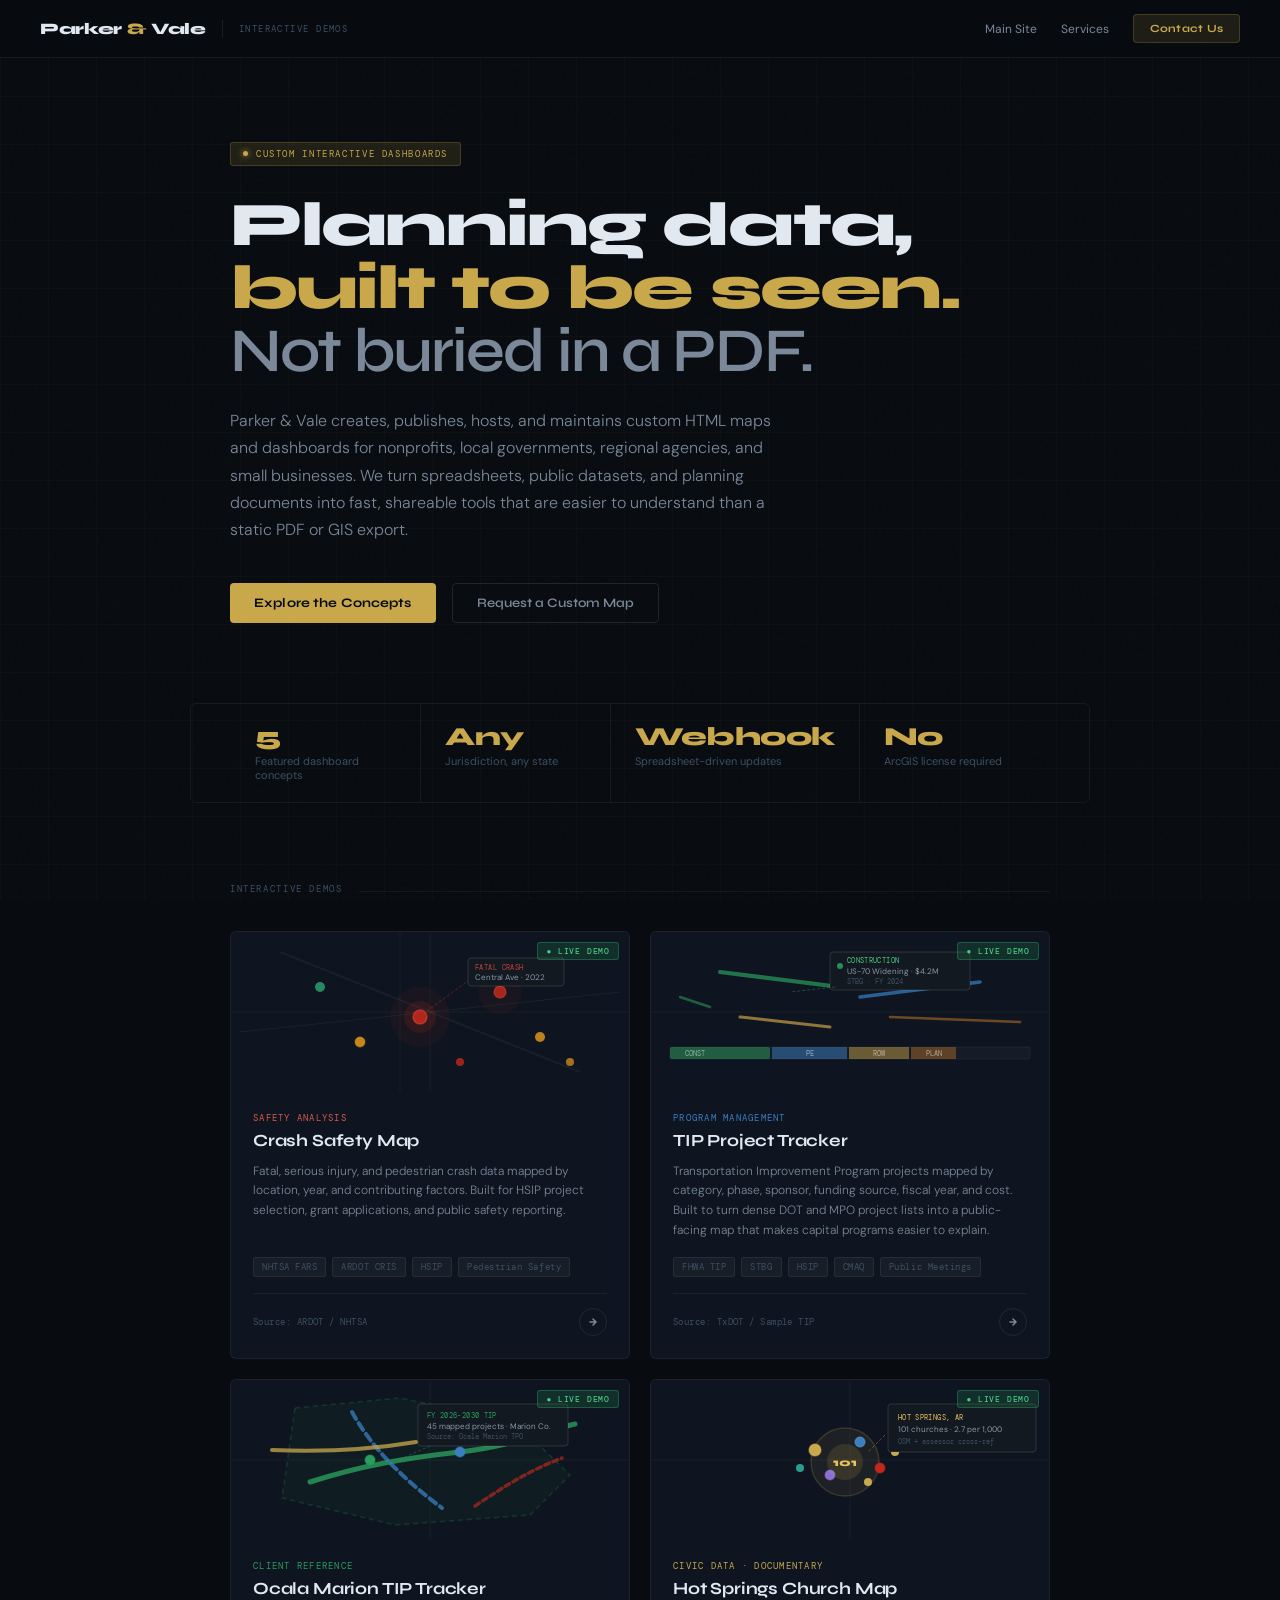
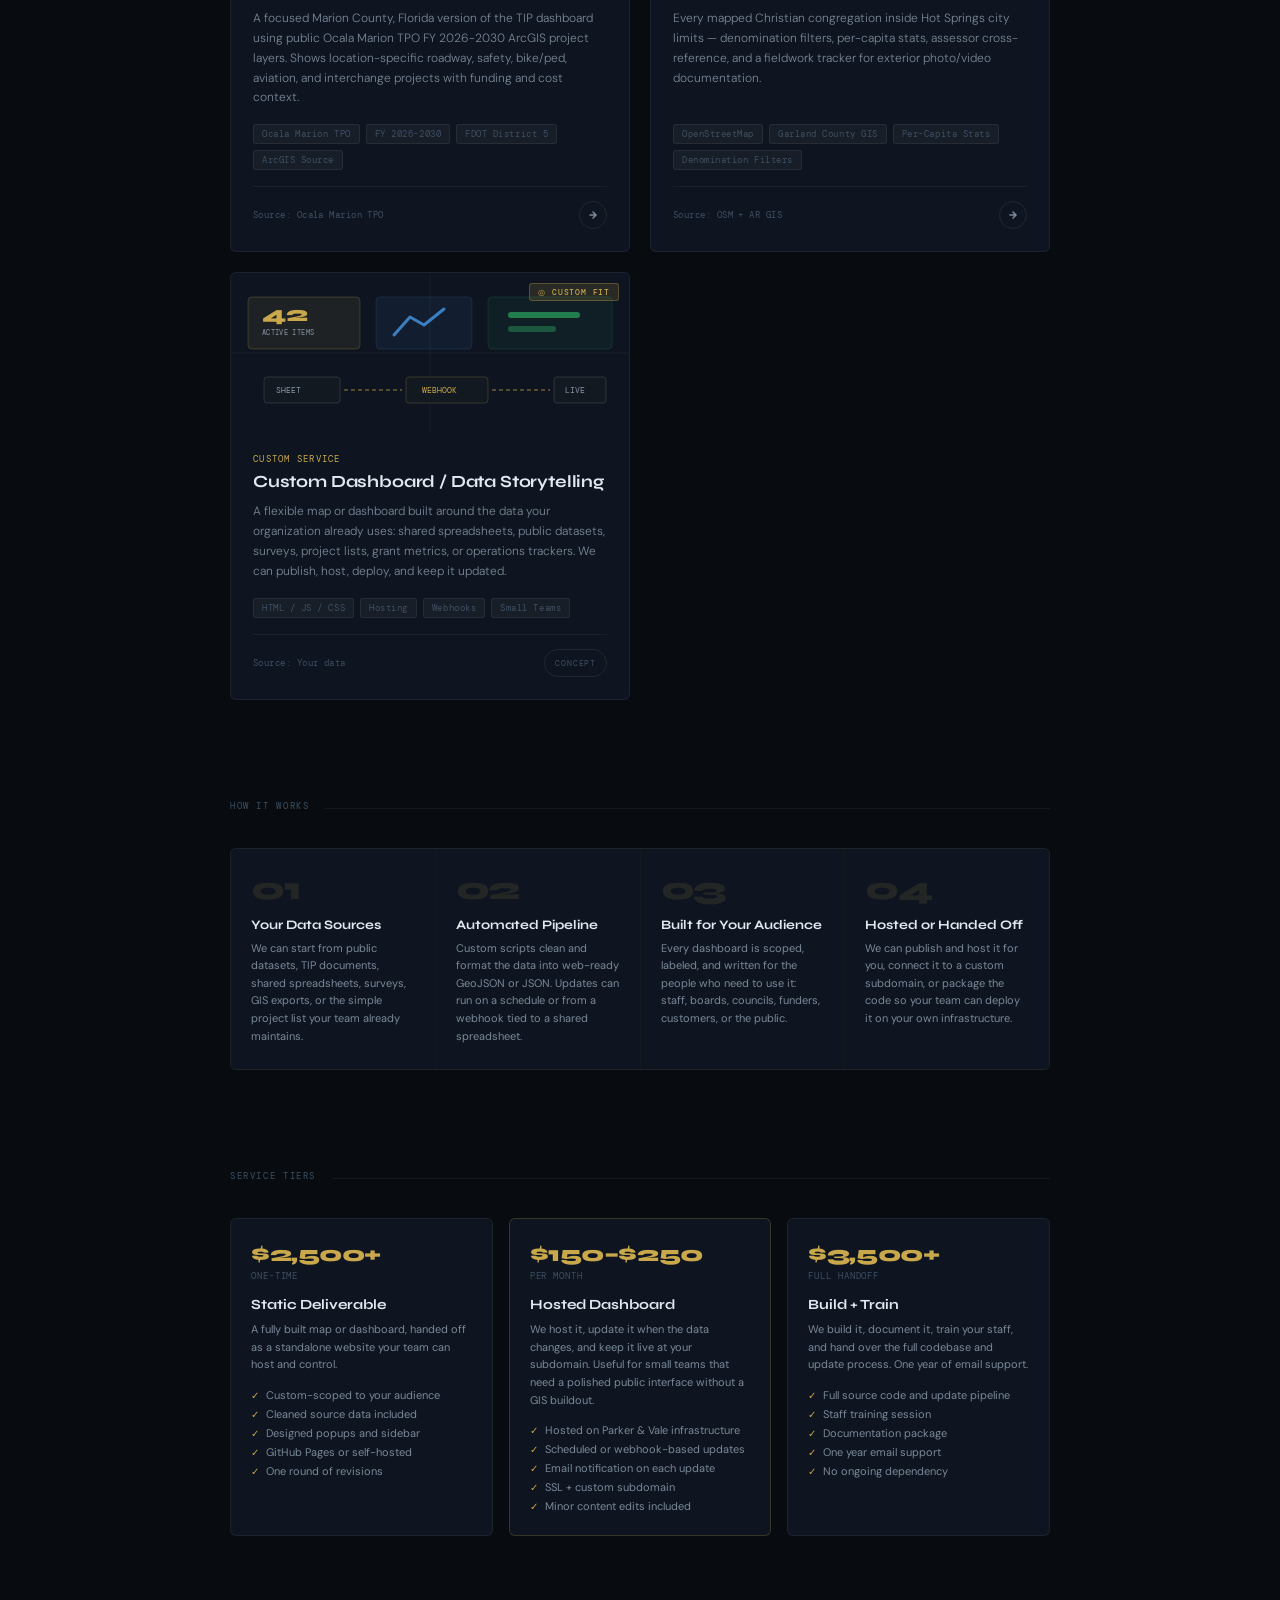
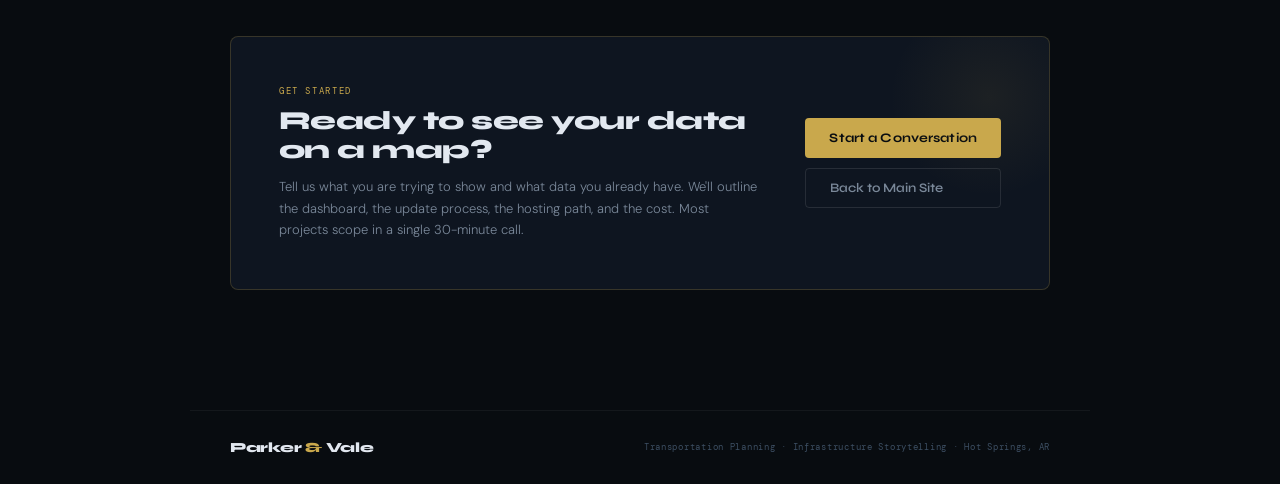
==== index.html @ 684caafc "Add Hot Springs Church Map demo with verified fieldwork photos. Ship the churches dashboard on the d" ====
<!DOCTYPE html>
<html lang="en">
<head>
  <meta charset="utf-8">
  <meta name="viewport" content="width=device-width, initial-scale=1.0">
  <meta name="description" content="Custom interactive HTML maps and dashboards built, hosted, and maintained by Parker & Vale for nonprofits, local governments, regional agencies, and small businesses.">
  <title>Interactive Demos — Parker & Vale</title>

  <link rel="preconnect" href="https://fonts.googleapis.com">
  <link href="https://fonts.googleapis.com/css2?family=Syne:wght@400;600;700;800&family=DM+Sans:ital,wght@0,300;0,400;0,500;1,300&family=DM+Mono:wght@400;500&display=swap" rel="stylesheet">

  <style>
    /* ── Design tokens ─────────────────────────────────────── */
    :root {
      --ink:        #080C10;
      --ink2:       #0E1520;
      --ink3:       #151F2E;
      --slate:      #1E2D40;
      --slate2:     #253550;

      --gold:       #C9A84C;
      --gold-bright:#E8C060;
      --gold-dim:   rgba(201,168,76,0.12);
      --gold-rule:  rgba(201,168,76,0.22);

      --red:        #C1281B;
      --red-dim:    rgba(193,40,27,0.12);
      --teal:       #2A9D8F;
      --teal-dim:   rgba(42,157,143,0.12);
      --blue:       #3A7FC1;
      --blue-dim:   rgba(58,127,193,0.12);
      --amber:      #C97C2A;
      --amber-dim:  rgba(201,124,42,0.12);
      --green:      #2A9D5C;
      --green-dim:  rgba(42,157,92,0.12);

      --txt:        #E2E8F0;
      --txt2:       #7A8899;
      --txt3:       #3D4F63;

      --fw: 'Syne', sans-serif;
      --fb: 'DM Sans', sans-serif;
      --fm: 'DM Mono', monospace;

      --ease: cubic-bezier(0.4, 0, 0.2, 1);
    }

    *, *::before, *::after { box-sizing: border-box; margin: 0; padding: 0; }

    html { scroll-behavior: smooth; }

    body {
      font-family: var(--fb);
      background: var(--ink);
      color: var(--txt);
      -webkit-font-smoothing: antialiased;
      overflow-x: hidden;
    }

    /* ── Noise texture overlay ─────────────────────────────── */
    body::before {
      content: '';
      position: fixed;
      inset: 0;
      background-image: url("data:image/svg+xml,%3Csvg viewBox='0 0 256 256' xmlns='http://www.w3.org/2000/svg'%3E%3Cfilter id='noise'%3E%3CfeTurbulence type='fractalNoise' baseFrequency='0.9' numOctaves='4' stitchTiles='stitch'/%3E%3C/filter%3E%3Crect width='100%25' height='100%25' filter='url(%23noise)' opacity='0.04'/%3E%3C/svg%3E");
      pointer-events: none;
      z-index: 0;
      opacity: 0.4;
    }

    /* ── Grid background ───────────────────────────────────── */
    body::after {
      content: '';
      position: fixed;
      inset: 0;
      background-image:
        linear-gradient(rgba(201,168,76,0.03) 1px, transparent 1px),
        linear-gradient(90deg, rgba(201,168,76,0.03) 1px, transparent 1px);
      background-size: 48px 48px;
      pointer-events: none;
      z-index: 0;
    }

    /* ── Nav ───────────────────────────────────────────────── */
    nav {
      position: fixed;
      top: 0; left: 0; right: 0;
      height: 58px;
      background: rgba(8,12,16,0.85);
      backdrop-filter: blur(16px);
      -webkit-backdrop-filter: blur(16px);
      border-bottom: 1px solid rgba(201,168,76,0.1);
      display: flex;
      align-items: center;
      padding: 0 40px;
      z-index: 100;
    }

    .nav-brand {
      font-family: var(--fw);
      font-size: 16px;
      font-weight: 800;
      letter-spacing: -0.02em;
      color: var(--txt);
      text-decoration: none;
    }

    .nav-brand span { color: var(--gold); }

    .nav-sep {
      width: 1px;
      height: 18px;
      background: rgba(255,255,255,0.08);
      margin: 0 16px;
    }

    .nav-section {
      font-family: var(--fm);
      font-size: 9px;
      letter-spacing: 0.16em;
      text-transform: uppercase;
      color: var(--txt3);
    }

    .nav-right {
      margin-left: auto;
      display: flex;
      align-items: center;
      gap: 24px;
    }

    .nav-link {
      font-size: 12px;
      color: var(--txt2);
      text-decoration: none;
      transition: color 150ms;
    }
    .nav-link:hover { color: var(--txt); }

    .nav-cta {
      padding: 7px 16px;
      background: var(--gold-dim);
      border: 1px solid var(--gold-rule);
      border-radius: 4px;
      font-family: var(--fw);
      font-size: 11px;
      font-weight: 700;
      letter-spacing: 0.02em;
      color: var(--gold);
      text-decoration: none;
      transition: all 150ms var(--ease);
    }
    .nav-cta:hover {
      background: rgba(201,168,76,0.2);
      color: var(--gold-bright);
    }

    /* ── Hero ──────────────────────────────────────────────── */
    .hero {
      position: relative;
      z-index: 1;
      padding: 140px 40px 80px;
      max-width: 900px;
      margin: 0 auto;
    }

    .hero-eyebrow {
      display: inline-flex;
      align-items: center;
      gap: 8px;
      padding: 5px 12px;
      background: var(--gold-dim);
      border: 1px solid var(--gold-rule);
      border-radius: 3px;
      font-family: var(--fm);
      font-size: 9px;
      letter-spacing: 0.18em;
      text-transform: uppercase;
      color: var(--gold);
      margin-bottom: 28px;
      animation: fadeup 0.5s ease both;
    }

    .hero-eyebrow::before {
      content: '';
      width: 5px; height: 5px;
      border-radius: 50%;
      background: var(--gold);
      box-shadow: 0 0 6px var(--gold);
      animation: pulse 2s ease infinite;
    }

    @keyframes pulse {
      0%, 100% { opacity: 1; }
      50% { opacity: 0.3; }
    }

    h1 {
      font-family: var(--fw);
      font-size: clamp(36px, 6vw, 62px);
      font-weight: 800;
      letter-spacing: -0.03em;
      line-height: 1.02;
      margin-bottom: 24px;
      animation: fadeup 0.5s 0.08s ease both;
    }

    h1 em {
      font-style: normal;
      color: var(--gold);
    }

    h1 .line2 {
      display: block;
      color: var(--txt2);
      font-weight: 600;
    }

    .hero-body {
      font-size: 16px;
      color: var(--txt2);
      line-height: 1.7;
      max-width: 560px;
      font-weight: 300;
      margin-bottom: 40px;
      animation: fadeup 0.5s 0.14s ease both;
    }

    .hero-actions {
      display: flex;
      align-items: center;
      gap: 16px;
      flex-wrap: wrap;
      animation: fadeup 0.5s 0.20s ease both;
    }

    .btn-primary {
      padding: 12px 24px;
      background: var(--gold);
      color: var(--ink);
      border: none;
      border-radius: 4px;
      font-family: var(--fw);
      font-size: 13px;
      font-weight: 700;
      letter-spacing: 0.01em;
      cursor: pointer;
      text-decoration: none;
      transition: all 180ms var(--ease);
    }
    .btn-primary:hover {
      background: var(--gold-bright);
      transform: translateY(-1px);
      box-shadow: 0 4px 20px rgba(201,168,76,0.3);
    }

    .btn-ghost {
      padding: 11px 24px;
      background: transparent;
      color: var(--txt2);
      border: 1px solid rgba(255,255,255,0.1);
      border-radius: 4px;
      font-family: var(--fw);
      font-size: 13px;
      font-weight: 600;
      cursor: pointer;
      text-decoration: none;
      transition: all 180ms var(--ease);
    }
    .btn-ghost:hover {
      border-color: rgba(255,255,255,0.2);
      color: var(--txt);
    }

    /* ── Stats bar ─────────────────────────────────────────── */
    .stats-bar {
      position: relative;
      z-index: 1;
      max-width: 900px;
      margin: 0 auto 80px;
      padding: 0 40px;
      display: flex;
      gap: 0;
      border: 1px solid rgba(255,255,255,0.06);
      border-radius: 6px;
      overflow: hidden;
      animation: fadeup 0.5s 0.26s ease both;
    }

    .stat-item {
      flex: 1;
      padding: 20px 24px;
      border-right: 1px solid rgba(255,255,255,0.06);
    }
    .stat-item:last-child { border-right: none; }

    .stat-val {
      font-family: var(--fw);
      font-size: 26px;
      font-weight: 800;
      letter-spacing: -0.02em;
      color: var(--gold);
      line-height: 1;
      margin-bottom: 4px;
    }

    .stat-lbl {
      font-size: 11px;
      color: var(--txt3);
      font-weight: 400;
    }

    /* ── Section ───────────────────────────────────────────── */
    section {
      position: relative;
      z-index: 1;
      max-width: 900px;
      margin: 0 auto;
      padding: 0 40px 100px;
    }

    .section-header {
      display: flex;
      align-items: baseline;
      gap: 16px;
      margin-bottom: 36px;
    }

    .section-label {
      font-family: var(--fm);
      font-size: 9px;
      letter-spacing: 0.18em;
      text-transform: uppercase;
      color: var(--txt3);
    }

    .section-rule {
      flex: 1;
      height: 1px;
      background: rgba(255,255,255,0.05);
    }

    /* ── Demo cards ────────────────────────────────────────── */
    .demo-grid {
      display: grid;
      grid-template-columns: repeat(auto-fill, minmax(400px, 1fr));
      gap: 20px;
    }

    .demo-card {
      background: var(--ink2);
      border: 1px solid rgba(255,255,255,0.06);
      border-radius: 6px;
      overflow: hidden;
      text-decoration: none;
      display: flex;
      flex-direction: column;
      transition: all 220ms var(--ease);
      position: relative;
    }

    .demo-card:hover {
      border-color: rgba(255,255,255,0.12);
      transform: translateY(-3px);
      box-shadow: 0 12px 40px rgba(0,0,0,0.4);
    }

    .demo-card.disabled {
      cursor: default;
    }

    .demo-card.disabled:hover {
      transform: none;
      box-shadow: none;
    }

    .demo-card::before {
      content: '';
      position: absolute;
      top: 0; left: 0; right: 0;
      height: 2px;
      opacity: 0;
      transition: opacity 220ms var(--ease);
    }
    .demo-card:hover::before { opacity: 1; }
    .demo-card.red::before   { background: linear-gradient(90deg, var(--red), transparent); }
    .demo-card.teal::before  { background: linear-gradient(90deg, var(--teal), transparent); }
    .demo-card.blue::before  { background: linear-gradient(90deg, var(--blue), transparent); }
    .demo-card.amber::before { background: linear-gradient(90deg, var(--amber), transparent); }
    .demo-card.green::before { background: linear-gradient(90deg, var(--green), transparent); }
    .demo-card.gold::before  { background: linear-gradient(90deg, var(--gold), transparent); }

    /* Map preview area */
    .card-preview {
      height: 160px;
      position: relative;
      overflow: hidden;
    }

    .preview-canvas {
      width: 100%;
      height: 100%;
    }

    .card-status {
      position: absolute;
      top: 10px; right: 10px;
      padding: 3px 8px;
      border-radius: 3px;
      font-family: var(--fm);
      font-size: 8px;
      letter-spacing: 0.1em;
      text-transform: uppercase;
      font-weight: 500;
    }

    .status-live {
      background: rgba(42,157,92,0.2);
      border: 1px solid rgba(42,157,92,0.4);
      color: #4ACA82;
    }
    .status-soon {
      background: rgba(201,168,76,0.15);
      border: 1px solid rgba(201,168,76,0.3);
      color: var(--gold);
    }
    .status-build {
      background: rgba(58,127,193,0.15);
      border: 1px solid rgba(58,127,193,0.3);
      color: #6AABDE;
    }

    .card-body {
      padding: 20px 22px 22px;
      flex: 1;
      display: flex;
      flex-direction: column;
    }

    .card-type {
      font-family: var(--fm);
      font-size: 9px;
      letter-spacing: 0.14em;
      text-transform: uppercase;
      margin-bottom: 7px;
    }
    .demo-card.red   .card-type { color: #D95A4A; }
    .demo-card.teal  .card-type { color: var(--teal); }
    .demo-card.blue  .card-type { color: var(--blue); }
    .demo-card.amber .card-type { color: var(--amber); }
    .demo-card.green .card-type { color: var(--green); }
    .demo-card.gold  .card-type { color: var(--gold); }

    .card-title {
      font-family: var(--fw);
      font-size: 17px;
      font-weight: 700;
      letter-spacing: -0.01em;
      line-height: 1.2;
      color: var(--txt);
      margin-bottom: 10px;
    }

    .card-desc {
      font-size: 12px;
      color: var(--txt2);
      line-height: 1.65;
      font-weight: 300;
      flex: 1;
      margin-bottom: 16px;
    }

    .card-tags {
      display: flex;
      flex-wrap: wrap;
      gap: 6px;
      margin-bottom: 16px;
    }

    .tag {
      padding: 3px 8px;
      background: rgba(255,255,255,0.04);
      border: 1px solid rgba(255,255,255,0.07);
      border-radius: 3px;
      font-family: var(--fm);
      font-size: 9px;
      letter-spacing: 0.06em;
      color: var(--txt3);
    }

    .card-footer {
      display: flex;
      align-items: center;
      justify-content: space-between;
      padding-top: 14px;
      border-top: 1px solid rgba(255,255,255,0.05);
    }

    .card-data-source {
      font-family: var(--fm);
      font-size: 9px;
      color: var(--txt3);
      letter-spacing: 0.05em;
    }

    .card-arrow {
      width: 28px; height: 28px;
      border-radius: 50%;
      border: 1px solid rgba(255,255,255,0.08);
      display: flex;
      align-items: center;
      justify-content: center;
      transition: all 180ms var(--ease);
    }

    .demo-card:hover .card-arrow {
      border-color: rgba(255,255,255,0.2);
      background: rgba(255,255,255,0.05);
    }

    .demo-card.disabled .card-arrow {
      width: auto;
      padding: 0 10px;
      border-radius: 100px;
      font-family: var(--fm);
      font-size: 8px;
      letter-spacing: 0.1em;
      text-transform: uppercase;
      color: var(--txt3);
    }

    /* ── How it works ──────────────────────────────────────── */
    .process-grid {
      display: grid;
      grid-template-columns: repeat(4, 1fr);
      gap: 1px;
      background: rgba(255,255,255,0.05);
      border: 1px solid rgba(255,255,255,0.05);
      border-radius: 6px;
      overflow: hidden;
    }

    .process-step {
      background: var(--ink2);
      padding: 24px 20px;
      position: relative;
    }

    .step-num {
      font-family: var(--fw);
      font-size: 32px;
      font-weight: 800;
      color: rgba(201,168,76,0.12);
      letter-spacing: -0.04em;
      line-height: 1;
      margin-bottom: 12px;
    }

    .step-title {
      font-family: var(--fw);
      font-size: 13px;
      font-weight: 700;
      margin-bottom: 7px;
    }

    .step-desc {
      font-size: 11px;
      color: var(--txt2);
      line-height: 1.6;
    }

    /* ── Services ──────────────────────────────────────────── */
    .service-grid {
      display: grid;
      grid-template-columns: repeat(3, 1fr);
      gap: 16px;
    }

    .service-card {
      background: var(--ink2);
      border: 1px solid rgba(255,255,255,0.06);
      border-radius: 6px;
      padding: 22px 20px;
    }

    .service-price {
      font-family: var(--fw);
      font-size: 22px;
      font-weight: 800;
      color: var(--gold);
      letter-spacing: -0.02em;
      margin-bottom: 3px;
    }

    .service-period {
      font-family: var(--fm);
      font-size: 9px;
      color: var(--txt3);
      letter-spacing: 0.1em;
      text-transform: uppercase;
      margin-bottom: 14px;
    }

    .service-name {
      font-family: var(--fw);
      font-size: 14px;
      font-weight: 700;
      margin-bottom: 8px;
    }

    .service-desc {
      font-size: 11px;
      color: var(--txt2);
      line-height: 1.6;
      margin-bottom: 14px;
    }

    .service-features {
      list-style: none;
      display: flex;
      flex-direction: column;
      gap: 5px;
    }

    .service-features li {
      font-size: 11px;
      color: var(--txt2);
      display: flex;
      align-items: flex-start;
      gap: 7px;
    }

    .service-features li::before {
      content: '✓';
      color: var(--gold);
      font-size: 10px;
      flex-shrink: 0;
      margin-top: 1px;
    }

    /* ── CTA section ───────────────────────────────────────── */
    .cta-section {
      position: relative;
      z-index: 1;
      max-width: 900px;
      margin: 0 auto;
      padding: 0 40px 120px;
    }

    .cta-box {
      background: var(--ink2);
      border: 1px solid var(--gold-rule);
      border-radius: 8px;
      padding: 48px;
      display: flex;
      align-items: center;
      gap: 48px;
      position: relative;
      overflow: hidden;
    }

    .cta-box::before {
      content: '';
      position: absolute;
      top: -40px; right: -40px;
      width: 200px; height: 200px;
      border-radius: 50%;
      background: radial-gradient(circle, rgba(201,168,76,0.08) 0%, transparent 70%);
      pointer-events: none;
    }

    .cta-text { flex: 1; }

    .cta-eyebrow {
      font-family: var(--fm);
      font-size: 9px;
      letter-spacing: 0.18em;
      text-transform: uppercase;
      color: var(--gold);
      margin-bottom: 10px;
    }

    .cta-heading {
      font-family: var(--fw);
      font-size: 26px;
      font-weight: 800;
      letter-spacing: -0.02em;
      line-height: 1.1;
      margin-bottom: 12px;
    }

    .cta-body {
      font-size: 13px;
      color: var(--txt2);
      line-height: 1.65;
      font-weight: 300;
    }

    .cta-actions {
      display: flex;
      flex-direction: column;
      gap: 10px;
      flex-shrink: 0;
    }

    /* ── Footer ────────────────────────────────────────────── */
    footer {
      position: relative;
      z-index: 1;
      border-top: 1px solid rgba(255,255,255,0.05);
      padding: 28px 40px;
      display: flex;
      align-items: center;
      justify-content: space-between;
      max-width: 900px;
      margin: 0 auto;
    }

    .footer-brand {
      font-family: var(--fw);
      font-size: 14px;
      font-weight: 800;
      letter-spacing: -0.02em;
    }
    .footer-brand span { color: var(--gold); }

    .footer-note {
      font-family: var(--fm);
      font-size: 9px;
      color: var(--txt3);
      letter-spacing: 0.08em;
    }

    /* ── Animations ────────────────────────────────────────── */
    @keyframes fadeup {
      from { opacity: 0; transform: translateY(10px); }
      to   { opacity: 1; transform: translateY(0); }
    }

    .reveal {
      opacity: 0;
      transform: translateY(12px);
      transition: opacity 0.5s ease, transform 0.5s ease;
    }
    .reveal.visible {
      opacity: 1;
      transform: translateY(0);
    }

    /* ── Mobile ────────────────────────────────────────────── */
    @media (max-width: 700px) {
      nav { padding: 0 20px; }
      .nav-right .nav-link { display: none; }
      .hero { padding: 110px 20px 60px; }
      .stats-bar { flex-direction: column; padding: 0 20px; }
      .stat-item { border-right: none; border-bottom: 1px solid rgba(255,255,255,0.06); }
      .stat-item:last-child { border-bottom: none; }
      section { padding: 0 20px 60px; }
      .demo-grid { grid-template-columns: 1fr; }
      .process-grid { grid-template-columns: 1fr 1fr; }
      .service-grid { grid-template-columns: 1fr; }
      .cta-box { flex-direction: column; padding: 28px; gap: 24px; }
      .cta-actions { width: 100%; }
      .cta-actions .btn-primary, .cta-actions .btn-ghost { text-align: center; }
      footer { flex-direction: column; gap: 8px; padding: 24px 20px; }
    }
  </style>
</head>
<body>

  <!-- Nav -->
  <nav>
    <a href="https://parkerandvale.com" class="nav-brand">Parker <span>&</span> Vale</a>
    <div class="nav-sep"></div>
    <div class="nav-section">Interactive Demos</div>
    <div class="nav-right">
      <a href="https://parkerandvale.com" class="nav-link">Main Site</a>
      <a href="https://parkerandvale.com/services" class="nav-link">Services</a>
      <a href="mailto:info@parkerandvale.com" class="nav-cta">Contact Us</a>
    </div>
  </nav>

  <!-- Hero -->
  <div class="hero">
    <div class="hero-eyebrow">Custom Interactive Dashboards</div>
    <h1>
      Planning data,<br>
      <em>built to be seen.</em>
      <span class="line2">Not buried in a PDF.</span>
    </h1>
    <p class="hero-body">
      Parker & Vale creates, publishes, hosts, and maintains custom HTML maps and dashboards for nonprofits, local governments, regional agencies, and small businesses. We turn spreadsheets, public datasets, and planning documents into fast, shareable tools that are easier to understand than a static PDF or GIS export.
    </p>
    <div class="hero-actions">
      <a href="#demos" class="btn-primary">Explore the Concepts</a>
      <a href="mailto:info@parkerandvale.com?subject=Custom Map Inquiry" class="btn-ghost">Request a Custom Map</a>
    </div>
  </div>

  <!-- Stats bar -->
  <div class="stats-bar reveal">
    <div class="stat-item">
      <div class="stat-val">5</div>
      <div class="stat-lbl">Featured dashboard concepts</div>
    </div>
    <div class="stat-item">
      <div class="stat-val">Any</div>
      <div class="stat-lbl">Jurisdiction, any state</div>
    </div>
    <div class="stat-item">
      <div class="stat-val">Webhook</div>
      <div class="stat-lbl">Spreadsheet-driven updates</div>
    </div>
    <div class="stat-item">
      <div class="stat-val">No</div>
      <div class="stat-lbl">ArcGIS license required</div>
    </div>
  </div>

  <!-- Demos -->
  <section id="demos">
    <div class="section-header reveal">
      <div class="section-label">Interactive Demos</div>
      <div class="section-rule"></div>
    </div>

    <div class="demo-grid">

      <!-- Safety Map -->
      <a href="./safety/index.html" class="demo-card red reveal">
        <div class="card-preview">
          <svg class="preview-canvas" viewBox="0 0 420 160" preserveAspectRatio="xMidYMid slice">
            <rect width="420" height="160" fill="#0E1520"/>
            <line x1="0" y1="80" x2="420" y2="80" stroke="rgba(255,255,255,0.04)" stroke-width="1"/>
            <line x1="210" y1="0" x2="210" y2="160" stroke="rgba(255,255,255,0.04)" stroke-width="1"/>
            <!-- Road hints -->
            <line x1="60" y1="20" x2="360" y2="140" stroke="rgba(255,255,255,0.05)" stroke-width="1.5"/>
            <line x1="20" y1="100" x2="400" y2="60" stroke="rgba(255,255,255,0.05)" stroke-width="1"/>
            <line x1="180" y1="0" x2="180" y2="160" stroke="rgba(255,255,255,0.04)" stroke-width="1"/>
            <!-- Coverage halos -->
            <circle cx="200" cy="85" r="30" fill="rgba(193,40,27,0.06)" stroke="none"/>
            <circle cx="280" cy="60" r="22" fill="rgba(193,40,27,0.06)" stroke="none"/>
            <!-- Fatal points -->
            <circle cx="200" cy="85" r="7" fill="rgba(193,40,27,0.9)" stroke="rgba(255,100,80,0.4)" stroke-width="1.5"/>
            <circle cx="280" cy="60" r="6" fill="rgba(193,40,27,0.85)" stroke="rgba(255,100,80,0.3)" stroke-width="1.5"/>
            <circle cx="140" cy="110" r="5" fill="rgba(232,155,27,0.85)" stroke="rgba(232,155,27,0.3)" stroke-width="1.5"/>
            <circle cx="320" cy="105" r="5" fill="rgba(232,155,27,0.8)"/>
            <circle cx="100" cy="55"  r="5" fill="rgba(45,158,107,0.85)"/>
            <circle cx="350" cy="130" r="4" fill="rgba(232,155,27,0.7)"/>
            <circle cx="240" cy="130" r="4" fill="rgba(193,40,27,0.8)"/>
            <!-- Cluster badge -->
            <circle cx="200" cy="85" r="16" fill="rgba(193,40,27,0.15)"/>
            <!-- Callout line -->
            <line x1="207" y1="79" x2="260" y2="40" stroke="rgba(193,40,27,0.5)" stroke-width="1" stroke-dasharray="3,2"/>
            <rect x="248" y="26" width="96" height="28" rx="3" fill="#131920" stroke="rgba(255,255,255,0.12)" stroke-width="1"/>
            <text x="255" y="38" font-family="'DM Mono',monospace" font-size="7" fill="#C14040" letter-spacing="0.06em">FATAL CRASH</text>
            <text x="255" y="48" font-family="'DM Sans',sans-serif" font-size="8" fill="#8A96A8">Central Ave · 2022</text>
          </svg>
          <div class="card-status status-live">● Live Demo</div>
        </div>
        <div class="card-body">
          <div class="card-type">Safety Analysis</div>
          <div class="card-title">Crash Safety Map</div>
          <div class="card-desc">Fatal, serious injury, and pedestrian crash data mapped by location, year, and contributing factors. Built for HSIP project selection, grant applications, and public safety reporting.</div>
          <div class="card-tags">
            <span class="tag">NHTSA FARS</span>
            <span class="tag">ARDOT CRIS</span>
            <span class="tag">HSIP</span>
            <span class="tag">Pedestrian Safety</span>
          </div>
          <div class="card-footer">
            <div class="card-data-source">Source: ARDOT / NHTSA</div>
            <div class="card-arrow">
              <svg width="10" height="10" viewBox="0 0 10 10" fill="none" stroke="var(--txt2)" stroke-width="1.5" stroke-linecap="round">
                <path d="M2 5h6M5 2l3 3-3 3"/>
              </svg>
            </div>
          </div>
        </div>
      </a>

      <!-- TIP Tracker -->
      <a href="./tip/index.html" class="demo-card blue reveal">
        <div class="card-preview">
          <svg class="preview-canvas" viewBox="0 0 420 160" preserveAspectRatio="xMidYMid slice">
            <rect width="420" height="160" fill="#0E1520"/>
            <line x1="0" y1="80" x2="420" y2="80" stroke="rgba(255,255,255,0.04)" stroke-width="1"/>
            <!-- Phase timeline bar -->
            <rect x="30" y="115" width="360" height="12" rx="2" fill="rgba(255,255,255,0.03)" stroke="rgba(255,255,255,0.06)" stroke-width="1"/>
            <rect x="30" y="115" width="100" height="12" rx="2" fill="rgba(42,157,92,0.5)"/>
            <rect x="132" y="115" width="75" height="12" fill="rgba(58,127,193,0.5)"/>
            <rect x="209" y="115" width="60" height="12" fill="rgba(232,184,75,0.4)"/>
            <rect x="271" y="115" width="45" height="12" fill="rgba(201,124,42,0.4)"/>
            <text x="55" y="124" font-family="'DM Mono',monospace" font-size="7" fill="rgba(255,255,255,0.5)" text-anchor="middle">CONST</text>
            <text x="170" y="124" font-family="'DM Mono',monospace" font-size="7" fill="rgba(255,255,255,0.5)" text-anchor="middle">PE</text>
            <text x="239" y="124" font-family="'DM Mono',monospace" font-size="7" fill="rgba(255,255,255,0.5)" text-anchor="middle">ROW</text>
            <text x="294" y="124" font-family="'DM Mono',monospace" font-size="7" fill="rgba(255,255,255,0.5)" text-anchor="middle">PLAN</text>
            <!-- Project lines on map -->
            <line x1="80" y1="40" x2="200" y2="55" stroke="rgba(42,157,92,0.7)" stroke-width="4" stroke-linecap="round"/>
            <line x1="220" y1="65" x2="340" y2="50" stroke="rgba(58,127,193,0.7)" stroke-width="3.5" stroke-linecap="round"/>
            <line x1="100" y1="85" x2="190" y2="95" stroke="rgba(232,184,75,0.6)" stroke-width="3" stroke-linecap="round"/>
            <line x1="250" y1="85" x2="380" y2="90" stroke="rgba(201,124,42,0.5)" stroke-width="2.5" stroke-linecap="round"/>
            <line x1="40"  y1="65" x2="70"  y2="75" stroke="rgba(42,157,92,0.55)" stroke-width="2.5" stroke-linecap="round"/>
            <!-- Popup -->
            <rect x="190" y="20" width="140" height="38" rx="3" fill="#131920" stroke="rgba(255,255,255,0.12)" stroke-width="1"/>
            <circle cx="200" cy="34" r="3" fill="rgba(42,157,92,0.9)"/>
            <text x="207" y="31" font-family="'DM Mono',monospace" font-size="7" fill="#4ACA82" letter-spacing="0.05em">CONSTRUCTION</text>
            <text x="207" y="42" font-family="'DM Sans',sans-serif" font-size="8" fill="#8A96A8">US-70 Widening · $4.2M</text>
            <text x="207" y="52" font-family="'DM Mono',monospace" font-size="7" fill="#3D4F63">STBG · FY 2024</text>
            <line x1="195" y1="55" x2="150" y2="60" stroke="rgba(42,157,92,0.4)" stroke-width="1" stroke-dasharray="3,2"/>
          </svg>
          <div class="card-status status-live">● Live Demo</div>
        </div>
        <div class="card-body">
          <div class="card-type">Program Management</div>
          <div class="card-title">TIP Project Tracker</div>
          <div class="card-desc">Transportation Improvement Program projects mapped by category, phase, sponsor, funding source, fiscal year, and cost. Built to turn dense DOT and MPO project lists into a public-facing map that makes capital programs easier to explain.</div>
          <div class="card-tags">
            <span class="tag">FHWA TIP</span>
            <span class="tag">STBG</span>
            <span class="tag">HSIP</span>
            <span class="tag">CMAQ</span>
            <span class="tag">Public Meetings</span>
          </div>
          <div class="card-footer">
            <div class="card-data-source">Source: TxDOT / Sample TIP</div>
            <div class="card-arrow">
              <svg width="10" height="10" viewBox="0 0 10 10" fill="none" stroke="var(--txt2)" stroke-width="1.5" stroke-linecap="round">
                <path d="M2 5h6M5 2l3 3-3 3"/>
              </svg>
            </div>
          </div>
        </div>
      </a>

      <!-- Ocala Marion TIP -->
      <a href="./ocala-tip/index.html" class="demo-card green reveal">
        <div class="card-preview">
          <svg class="preview-canvas" viewBox="0 0 420 160" preserveAspectRatio="xMidYMid slice">
            <rect width="420" height="160" fill="#0E1520"/>
            <line x1="0" y1="80" x2="420" y2="80" stroke="rgba(255,255,255,0.04)" stroke-width="1"/>
            <line x1="210" y1="0" x2="210" y2="160" stroke="rgba(255,255,255,0.04)" stroke-width="1"/>
            <!-- Marion County boundary hint -->
            <path d="M75 28 L180 18 L295 42 L350 95 L310 135 L175 145 L62 118 Z" fill="rgba(42,157,92,0.06)" stroke="rgba(42,157,92,0.22)" stroke-width="1.5" stroke-dasharray="5,4"/>
            <!-- TIP corridors -->
            <path d="M90 102 C140 86 185 78 240 72 S318 52 355 44" fill="none" stroke="rgba(42,157,92,0.8)" stroke-width="5" stroke-linecap="round"/>
            <path d="M132 32 C152 68 182 98 222 128" fill="none" stroke="rgba(58,127,193,0.75)" stroke-width="4" stroke-linecap="round" stroke-dasharray="8,5"/>
            <path d="M52 70 C100 72 148 70 196 62" fill="none" stroke="rgba(201,168,76,0.75)" stroke-width="4" stroke-linecap="round"/>
            <path d="M255 126 C285 106 308 91 342 78" fill="none" stroke="rgba(193,40,27,0.65)" stroke-width="3.5" stroke-linecap="round" stroke-dasharray="5,4"/>
            <!-- Point projects -->
            <circle cx="150" cy="80" r="5" fill="#2A9D5C" stroke="rgba(42,157,92,0.4)" stroke-width="1.5"/>
            <circle cx="240" cy="72" r="5" fill="#3A7FC1" stroke="rgba(58,127,193,0.4)" stroke-width="1.5"/>
            <circle cx="318" cy="52" r="5" fill="#C9A84C" stroke="rgba(201,168,76,0.4)" stroke-width="1.5"/>
            <!-- Popup -->
            <rect x="198" y="24" width="150" height="42" rx="3" fill="#131920" stroke="rgba(255,255,255,0.12)" stroke-width="1"/>
            <text x="207" y="38" font-family="'DM Mono',monospace" font-size="7" fill="#2A9D5C" letter-spacing="0.05em">FY 2026-2030 TIP</text>
            <text x="207" y="49" font-family="'DM Sans',sans-serif" font-size="8" fill="#8A96A8">45 mapped projects · Marion Co.</text>
            <text x="207" y="59" font-family="'DM Mono',monospace" font-size="7" fill="#3D4F63">Source: Ocala Marion TPO</text>
            <line x1="210" y1="66" x2="178" y2="80" stroke="rgba(42,157,92,0.4)" stroke-width="1" stroke-dasharray="3,2"/>
          </svg>
          <div class="card-status status-live">● Live Demo</div>
        </div>
        <div class="card-body">
          <div class="card-type">Client Reference</div>
          <div class="card-title">Ocala Marion TIP Tracker</div>
          <div class="card-desc">A focused Marion County, Florida version of the TIP dashboard using public Ocala Marion TPO FY 2026-2030 ArcGIS project layers. Shows location-specific roadway, safety, bike/ped, aviation, and interchange projects with funding and cost context.</div>
          <div class="card-tags">
            <span class="tag">Ocala Marion TPO</span>
            <span class="tag">FY 2026-2030</span>
            <span class="tag">FDOT District 5</span>
            <span class="tag">ArcGIS Source</span>
          </div>
          <div class="card-footer">
            <div class="card-data-source">Source: Ocala Marion TPO</div>
            <div class="card-arrow">
              <svg width="10" height="10" viewBox="0 0 10 10" fill="none" stroke="var(--txt2)" stroke-width="1.5" stroke-linecap="round">
                <path d="M2 5h6M5 2l3 3-3 3"/>
              </svg>
            </div>
          </div>
        </div>
      </a>

      <!-- Hot Springs Church Map -->
      <a href="./churches/index.html" class="demo-card gold reveal">
        <div class="card-preview">
          <svg class="preview-canvas" viewBox="0 0 420 160" preserveAspectRatio="xMidYMid slice">
            <rect width="420" height="160" fill="#0E1520"/>
            <line x1="0" y1="80" x2="420" y2="80" stroke="rgba(255,255,255,0.04)" stroke-width="1"/>
            <line x1="210" y1="0" x2="210" y2="160" stroke="rgba(255,255,255,0.04)" stroke-width="1"/>
            <!-- Hot Springs cluster -->
            <circle cx="205" cy="82" r="34" fill="rgba(201,168,76,0.08)" stroke="rgba(201,168,76,0.2)" stroke-width="1.5"/>
            <circle cx="175" cy="70" r="6" fill="#C9A84C" stroke="rgba(232,192,96,0.4)" stroke-width="1.5"/>
            <circle cx="220" cy="62" r="5" fill="#3A7FC1" stroke="rgba(106,171,222,0.4)" stroke-width="1.5"/>
            <circle cx="240" cy="88" r="5" fill="#C1281B" stroke="rgba(193,40,27,0.4)" stroke-width="1.5"/>
            <circle cx="190" cy="95" r="5" fill="#8B6FD6" stroke="rgba(139,111,214,0.4)" stroke-width="1.5"/>
            <circle cx="228" cy="102" r="4" fill="#C9A84C"/>
            <circle cx="160" cy="88" r="4" fill="#2A9D8F"/>
            <circle cx="255" cy="72" r="4" fill="#C9A84C"/>
            <!-- Cluster badge -->
            <circle cx="205" cy="82" r="18" fill="rgba(201,168,76,0.15)"/>
            <text x="205" y="86" font-family="'Syne',sans-serif" font-size="11" font-weight="800" fill="#E8C060" text-anchor="middle">101</text>
            <!-- Popup -->
            <rect x="248" y="24" width="148" height="48" rx="3" fill="#131920" stroke="rgba(255,255,255,0.12)" stroke-width="1"/>
            <text x="258" y="40" font-family="'DM Mono',monospace" font-size="7" fill="#E8C060" letter-spacing="0.05em">HOT SPRINGS, AR</text>
            <text x="258" y="52" font-family="'DM Sans',sans-serif" font-size="8" fill="#8A96A8">101 churches · 2.7 per 1,000</text>
            <text x="258" y="64" font-family="'DM Mono',monospace" font-size="7" fill="#3D4F63">OSM + assessor cross-ref</text>
            <line x1="245" y1="55" x2="228" y2="72" stroke="rgba(201,168,76,0.4)" stroke-width="1" stroke-dasharray="3,2"/>
          </svg>
          <div class="card-status status-live">● Live Demo</div>
        </div>
        <div class="card-body">
          <div class="card-type">Civic Data · Documentary</div>
          <div class="card-title">Hot Springs Church Map</div>
          <div class="card-desc">Every mapped Christian congregation inside Hot Springs city limits — denomination filters, per-capita stats, assessor cross-reference, and a fieldwork tracker for exterior photo/video documentation.</div>
          <div class="card-tags">
            <span class="tag">OpenStreetMap</span>
            <span class="tag">Garland County GIS</span>
            <span class="tag">Per-Capita Stats</span>
            <span class="tag">Denomination Filters</span>
          </div>
          <div class="card-footer">
            <div class="card-data-source">Source: OSM + AR GIS</div>
            <div class="card-arrow">
              <svg width="10" height="10" viewBox="0 0 10 10" fill="none" stroke="var(--txt2)" stroke-width="1.5" stroke-linecap="round">
                <path d="M2 5h6M5 2l3 3-3 3"/>
              </svg>
            </div>
          </div>
        </div>
      </a>

      <!-- Custom Dashboard -->
      <article class="demo-card gold reveal disabled" aria-disabled="true">
        <div class="card-preview">
          <svg class="preview-canvas" viewBox="0 0 420 160" preserveAspectRatio="xMidYMid slice">
            <rect width="420" height="160" fill="#0E1520"/>
            <line x1="0" y1="80" x2="420" y2="80" stroke="rgba(255,255,255,0.04)" stroke-width="1"/>
            <line x1="210" y1="0" x2="210" y2="160" stroke="rgba(255,255,255,0.04)" stroke-width="1"/>
            <!-- Dashboard panels -->
            <rect x="28" y="24" width="112" height="52" rx="4" fill="rgba(201,168,76,0.09)" stroke="rgba(201,168,76,0.22)" stroke-width="1"/>
            <rect x="156" y="24" width="96" height="52" rx="4" fill="rgba(58,127,193,0.09)" stroke="rgba(58,127,193,0.18)" stroke-width="1"/>
            <rect x="268" y="24" width="124" height="52" rx="4" fill="rgba(42,157,92,0.08)" stroke="rgba(42,157,92,0.18)" stroke-width="1"/>
            <text x="42" y="48" font-family="'Syne',sans-serif" font-size="22" font-weight="800" fill="#C9A84C">42</text>
            <text x="42" y="62" font-family="'DM Mono',monospace" font-size="7" fill="#8A96A8" letter-spacing="0.05em">ACTIVE ITEMS</text>
            <path d="M174 62 L190 44 L204 52 L224 36" fill="none" stroke="#3A7FC1" stroke-width="3" stroke-linecap="round" stroke-linejoin="round"/>
            <rect x="288" y="39" width="72" height="6" rx="3" fill="rgba(42,157,92,0.75)"/>
            <rect x="288" y="53" width="48" height="6" rx="3" fill="rgba(42,157,92,0.45)"/>
            <!-- Webhook/data flow -->
            <rect x="44" y="104" width="76" height="26" rx="3" fill="#131920" stroke="rgba(255,255,255,0.12)" stroke-width="1"/>
            <text x="56" y="120" font-family="'DM Mono',monospace" font-size="8" fill="#8A96A8">SHEET</text>
            <line x1="124" y1="117" x2="182" y2="117" stroke="rgba(201,168,76,0.5)" stroke-width="1.5" stroke-dasharray="4,3"/>
            <rect x="186" y="104" width="82" height="26" rx="3" fill="#131920" stroke="rgba(201,168,76,0.22)" stroke-width="1"/>
            <text x="202" y="120" font-family="'DM Mono',monospace" font-size="8" fill="#C9A84C">WEBHOOK</text>
            <line x1="272" y1="117" x2="330" y2="117" stroke="rgba(201,168,76,0.5)" stroke-width="1.5" stroke-dasharray="4,3"/>
            <rect x="334" y="104" width="52" height="26" rx="3" fill="#131920" stroke="rgba(255,255,255,0.12)" stroke-width="1"/>
            <text x="345" y="120" font-family="'DM Mono',monospace" font-size="8" fill="#8A96A8">LIVE</text>
          </svg>
          <div class="card-status status-soon">◎ Custom Fit</div>
        </div>
        <div class="card-body">
          <div class="card-type">Custom Service</div>
          <div class="card-title">Custom Dashboard / Data Storytelling</div>
          <div class="card-desc">A flexible map or dashboard built around the data your organization already uses: shared spreadsheets, public datasets, surveys, project lists, grant metrics, or operations trackers. We can publish, host, deploy, and keep it updated.</div>
          <div class="card-tags">
            <span class="tag">HTML / JS / CSS</span>
            <span class="tag">Hosting</span>
            <span class="tag">Webhooks</span>
            <span class="tag">Small Teams</span>
          </div>
          <div class="card-footer">
            <div class="card-data-source">Source: Your data</div>
            <div class="card-arrow">Concept</div>
          </div>
        </div>
      </article>

    </div>
  </section>

  <!-- How it works -->
  <section>
    <div class="section-header reveal">
      <div class="section-label">How It Works</div>
      <div class="section-rule"></div>
    </div>
    <div class="process-grid reveal">
      <div class="process-step">
        <div class="step-num">01</div>
        <div class="step-title">Your Data Sources</div>
        <div class="step-desc">We can start from public datasets, TIP documents, shared spreadsheets, surveys, GIS exports, or the simple project list your team already maintains.</div>
      </div>
      <div class="process-step">
        <div class="step-num">02</div>
        <div class="step-title">Automated Pipeline</div>
        <div class="step-desc">Custom scripts clean and format the data into web-ready GeoJSON or JSON. Updates can run on a schedule or from a webhook tied to a shared spreadsheet.</div>
      </div>
      <div class="process-step">
        <div class="step-num">03</div>
        <div class="step-title">Built for Your Audience</div>
        <div class="step-desc">Every dashboard is scoped, labeled, and written for the people who need to use it: staff, boards, councils, funders, customers, or the public.</div>
      </div>
      <div class="process-step">
        <div class="step-num">04</div>
        <div class="step-title">Hosted or Handed Off</div>
        <div class="step-desc">We can publish and host it for you, connect it to a custom subdomain, or package the code so your team can deploy it on your own infrastructure.</div>
      </div>
    </div>
  </section>

  <!-- Services / Pricing -->
  <section>
    <div class="section-header reveal">
      <div class="section-label">Service Tiers</div>
      <div class="section-rule"></div>
    </div>
    <div class="service-grid reveal">
      <div class="service-card">
        <div class="service-price">$2,500+</div>
        <div class="service-period">One-time</div>
        <div class="service-name">Static Deliverable</div>
        <div class="service-desc">A fully built map or dashboard, handed off as a standalone website your team can host and control.</div>
        <ul class="service-features">
          <li>Custom-scoped to your audience</li>
          <li>Cleaned source data included</li>
          <li>Designed popups and sidebar</li>
          <li>GitHub Pages or self-hosted</li>
          <li>One round of revisions</li>
        </ul>
      </div>
      <div class="service-card" style="border-color:var(--gold-rule)">
        <div class="service-price">$150–$250</div>
        <div class="service-period">Per month</div>
        <div class="service-name">Hosted Dashboard</div>
        <div class="service-desc">We host it, update it when the data changes, and keep it live at your subdomain. Useful for small teams that need a polished public interface without a GIS buildout.</div>
        <ul class="service-features">
          <li>Hosted on Parker & Vale infrastructure</li>
          <li>Scheduled or webhook-based updates</li>
          <li>Email notification on each update</li>
          <li>SSL + custom subdomain</li>
          <li>Minor content edits included</li>
        </ul>
      </div>
      <div class="service-card">
        <div class="service-price">$3,500+</div>
        <div class="service-period">Full handoff</div>
        <div class="service-name">Build + Train</div>
        <div class="service-desc">We build it, document it, train your staff, and hand over the full codebase and update process. One year of email support.</div>
        <ul class="service-features">
          <li>Full source code and update pipeline</li>
          <li>Staff training session</li>
          <li>Documentation package</li>
          <li>One year email support</li>
          <li>No ongoing dependency</li>
        </ul>
      </div>
    </div>
  </section>

  <!-- CTA -->
  <div class="cta-section">
    <div class="cta-box reveal">
      <div class="cta-text">
        <div class="cta-eyebrow">Get Started</div>
        <div class="cta-heading">Ready to see your data on a map?</div>
        <div class="cta-body">
          Tell us what you are trying to show and what data you already have. We'll outline the dashboard, the update process, the hosting path, and the cost. Most projects scope in a single 30-minute call.
        </div>
      </div>
      <div class="cta-actions">
        <a href="mailto:info@parkerandvale.com?subject=Map Project Inquiry" class="btn-primary">Start a Conversation</a>
        <a href="https://parkerandvale.com" class="btn-ghost">Back to Main Site</a>
      </div>
    </div>
  </div>

  <!-- Footer -->
  <footer>
    <div class="footer-brand">Parker <span>&</span> Vale</div>
    <div class="footer-note">Transportation Planning · Infrastructure Storytelling · Hot Springs, AR</div>
  </footer>

  <script>
    // Scroll reveal
    const reveals = document.querySelectorAll('.reveal');
    const observer = new IntersectionObserver(entries => {
      entries.forEach((e, i) => {
        if (e.isIntersecting) {
          setTimeout(() => e.target.classList.add('visible'), i * 60);
          observer.unobserve(e.target);
        }
      });
    }, { threshold: 0.1 });
    reveals.forEach(el => observer.observe(el));

    // Card stagger on load
    document.querySelectorAll('.demo-card').forEach((card, i) => {
      card.style.animationDelay = `${i * 0.07}s`;
      card.classList.add('reveal');
    });
  </script>

</body>
</html>
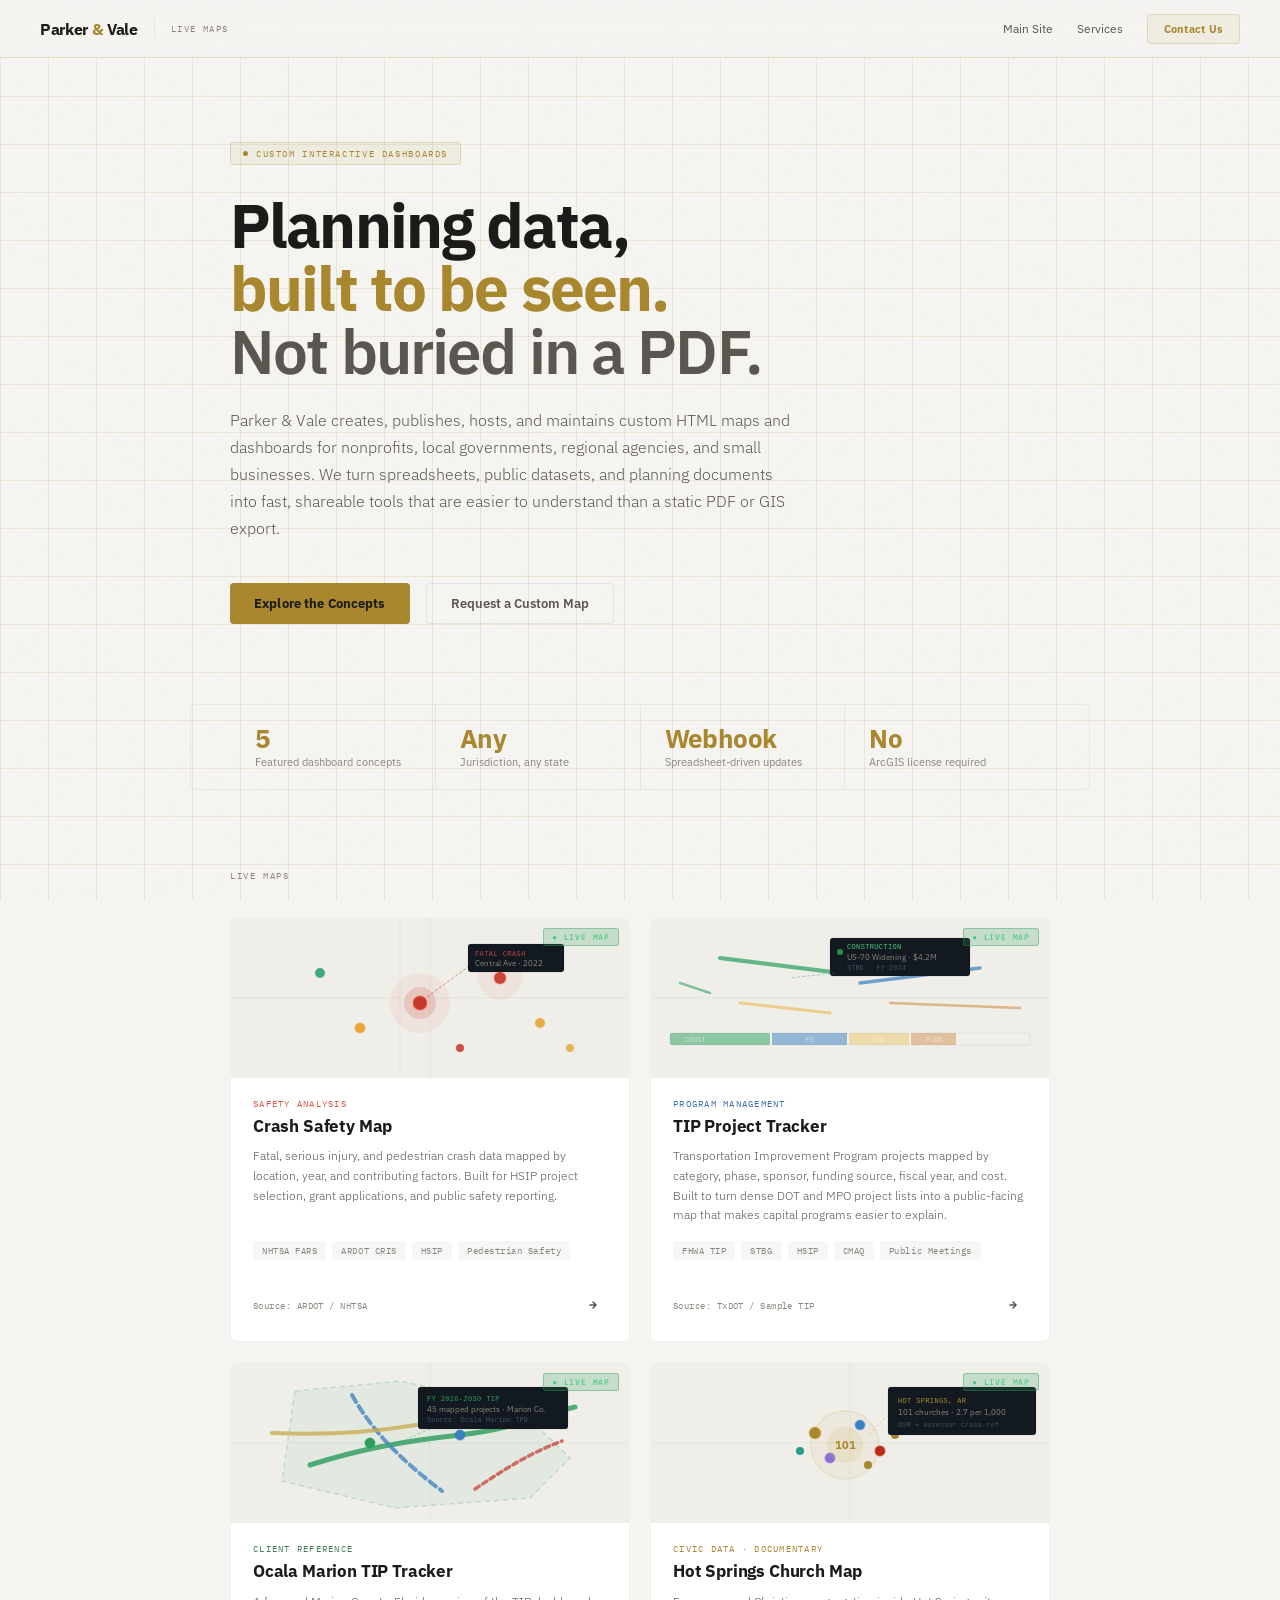
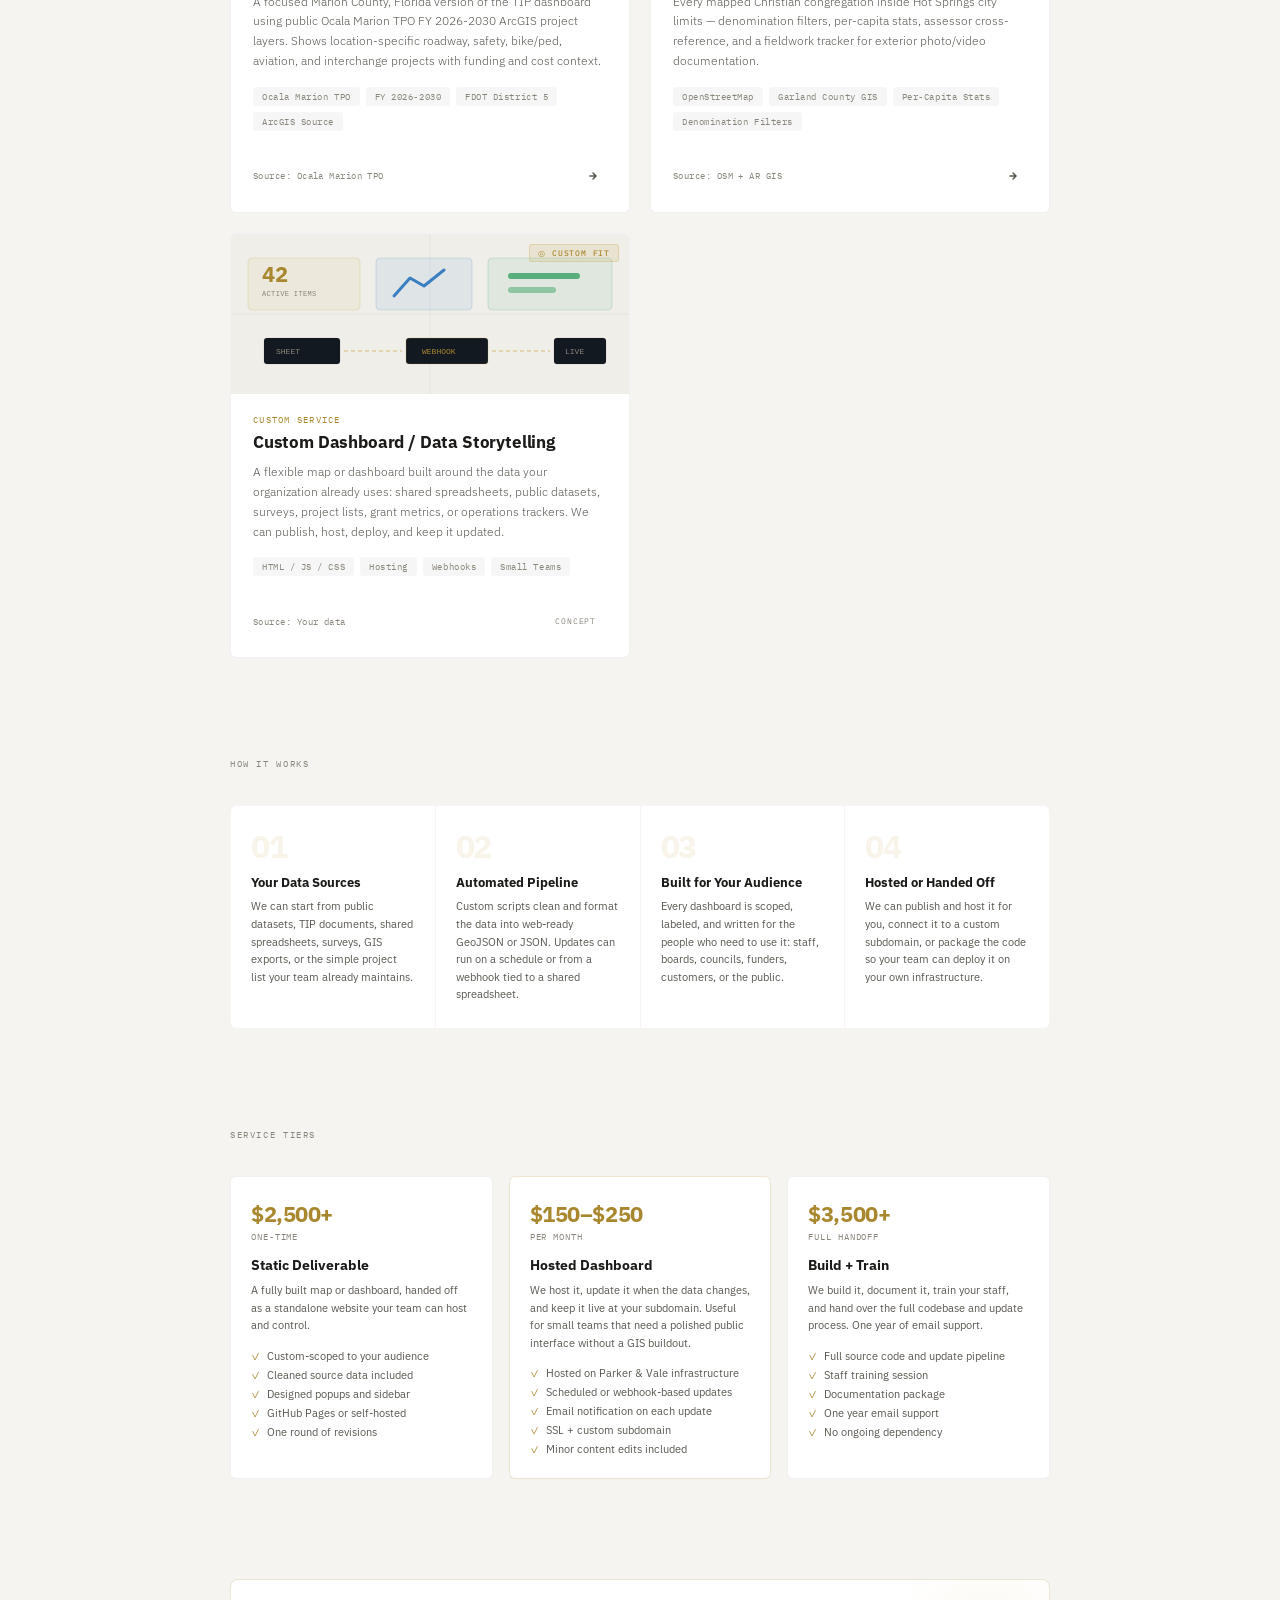
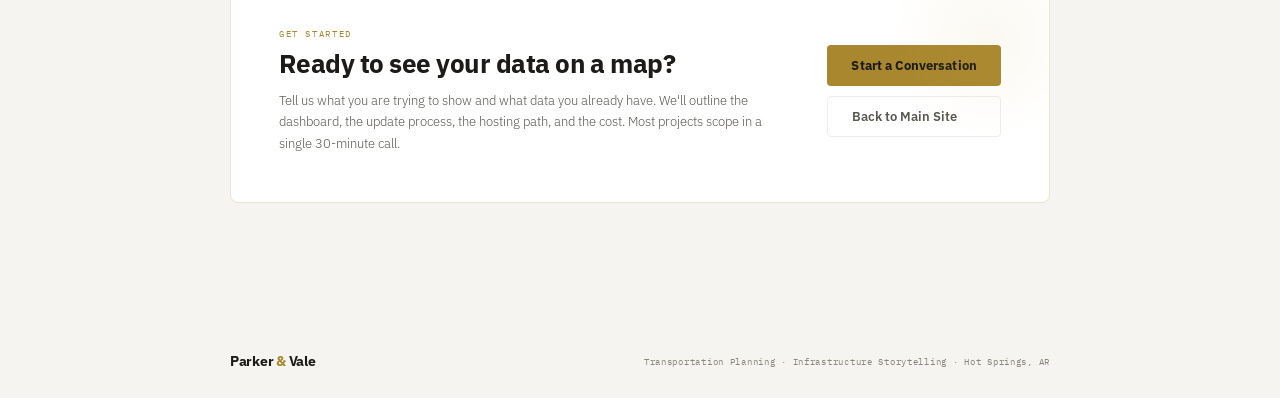
==== commit 8025be7c: "Align Live Maps hub with the consultancy light theme. Rename demos chrome to Live Maps and match IBM" ====
--- a/index.html
+++ b/index.html
@@ -4,54 +4,60 @@
   <meta charset="utf-8">
   <meta name="viewport" content="width=device-width, initial-scale=1.0">
   <meta name="description" content="Custom interactive HTML maps and dashboards built, hosted, and maintained by Parker & Vale for nonprofits, local governments, regional agencies, and small businesses.">
-  <title>Interactive Demos — Parker & Vale</title>
+  <title>Live Maps — Parker & Vale</title>
 
   <link rel="preconnect" href="https://fonts.googleapis.com">
-  <link href="https://fonts.googleapis.com/css2?family=Syne:wght@400;600;700;800&family=DM+Sans:ital,wght@0,300;0,400;0,500;1,300&family=DM+Mono:wght@400;500&display=swap" rel="stylesheet">
+  <link href="https://fonts.googleapis.com/css2?family=IBM+Plex+Mono:wght@300;400;500&family=IBM+Plex+Sans:ital,wght@0,300;0,400;0,500;0,600;0,700;1,400&display=swap" rel="stylesheet">
 
   <style>
     /* ── Design tokens ─────────────────────────────────────── */
     :root {
-      --ink:        #080C10;
-      --ink2:       #0E1520;
-      --ink3:       #151F2E;
-      --slate:      #1E2D40;
-      --slate2:     #253550;
-
-      --gold:       #C9A84C;
-      --gold-bright:#E8C060;
-      --gold-dim:   rgba(201,168,76,0.12);
-      --gold-rule:  rgba(201,168,76,0.22);
+      --ink:        #f5f4f1;
+      --ink2:       #ffffff;
+      --ink3:       #efeee9;
+      --slate:      #e8e6e0;
+      --slate2:     #e3e1db;
+
+      --gold:       #a8872f;
+      --gold-bright:#b8953a;
+      --gold-dim:   rgba(168,135,47,0.08);
+      --gold-rule:  rgba(168,135,47,0.22);
 
       --red:        #C1281B;
-      --red-dim:    rgba(193,40,27,0.12);
+      --red-dim:    rgba(193,40,27,0.10);
       --teal:       #2A9D8F;
-      --teal-dim:   rgba(42,157,143,0.12);
-      --blue:       #3A7FC1;
-      --blue-dim:   rgba(58,127,193,0.12);
+      --teal-dim:   rgba(42,157,143,0.10);
+      --blue:       #3d6fa8;
+      --blue-dim:   rgba(61,111,168,0.10);
       --amber:      #C97C2A;
-      --amber-dim:  rgba(201,124,42,0.12);
-      --green:      #2A9D5C;
-      --green-dim:  rgba(42,157,92,0.12);
-
-      --txt:        #E2E8F0;
-      --txt2:       #7A8899;
-      --txt3:       #3D4F63;
-
-      --fw: 'Syne', sans-serif;
-      --fb: 'DM Sans', sans-serif;
-      --fm: 'DM Mono', monospace;
+      --amber-dim:  rgba(201,124,42,0.10);
+      --green:      #3f7d5a;
+      --green-dim:  rgba(63,125,90,0.10);
+
+      --txt:        #1c1b19;
+      --txt2:       #5a5750;
+      --txt3:       #8a867c;
+      --on-gold:    #1c1b19;
+
+      --fw: 'IBM Plex Sans', sans-serif;
+      --fb: 'IBM Plex Sans', sans-serif;
+      --fm: 'IBM Plex Mono', monospace;
 
       --ease: cubic-bezier(0.4, 0, 0.2, 1);
     }
 
     *, *::before, *::after { box-sizing: border-box; margin: 0; padding: 0; }
 
-    html { scroll-behavior: smooth; }
+    html { scroll-behavior: smooth; color-scheme: light; }
 
     body {
       font-family: var(--fb);
-      background: var(--ink);
+      background-color: var(--ink);
+      background-image:
+        linear-gradient(rgba(168, 135, 47, 0.14) 1px, transparent 1px),
+        linear-gradient(90deg, rgba(168, 135, 47, 0.14) 1px, transparent 1px);
+      background-size: 48px 48px;
+      background-attachment: fixed;
       color: var(--txt);
       -webkit-font-smoothing: antialiased;
       overflow-x: hidden;
@@ -65,20 +71,13 @@
       background-image: url("data:image/svg+xml,%3Csvg viewBox='0 0 256 256' xmlns='http://www.w3.org/2000/svg'%3E%3Cfilter id='noise'%3E%3CfeTurbulence type='fractalNoise' baseFrequency='0.9' numOctaves='4' stitchTiles='stitch'/%3E%3C/filter%3E%3Crect width='100%25' height='100%25' filter='url(%23noise)' opacity='0.04'/%3E%3C/svg%3E");
       pointer-events: none;
       z-index: 0;
-      opacity: 0.4;
+      opacity: 0.28;
+      mix-blend-mode: multiply;
     }
 
     /* ── Grid background ───────────────────────────────────── */
     body::after {
-      content: '';
-      position: fixed;
-      inset: 0;
-      background-image:
-        linear-gradient(rgba(201,168,76,0.03) 1px, transparent 1px),
-        linear-gradient(90deg, rgba(201,168,76,0.03) 1px, transparent 1px);
-      background-size: 48px 48px;
-      pointer-events: none;
-      z-index: 0;
+      display: none;
     }
 
     /* ── Nav ───────────────────────────────────────────────── */
@@ -86,10 +85,10 @@
       position: fixed;
       top: 0; left: 0; right: 0;
       height: 58px;
-      background: rgba(8,12,16,0.85);
+      background: rgba(245, 244, 241, 0.92);
       backdrop-filter: blur(16px);
       -webkit-backdrop-filter: blur(16px);
-      border-bottom: 1px solid rgba(201,168,76,0.1);
+      border-bottom: 1px solid var(--gold-rule);
       display: flex;
       align-items: center;
       padding: 0 40px;
@@ -99,7 +98,7 @@
     .nav-brand {
       font-family: var(--fw);
       font-size: 16px;
-      font-weight: 800;
+      font-weight: 700;
       letter-spacing: -0.02em;
       color: var(--txt);
       text-decoration: none;
@@ -110,7 +109,7 @@
     .nav-sep {
       width: 1px;
       height: 18px;
-      background: rgba(255,255,255,0.08);
+      background: var(--slate);
       margin: 0 16px;
     }
 
@@ -151,7 +150,7 @@
       transition: all 150ms var(--ease);
     }
     .nav-cta:hover {
-      background: rgba(201,168,76,0.2);
+      background: rgba(168,135,47,0.14);
       color: var(--gold-bright);
     }
 
@@ -186,7 +185,7 @@
       width: 5px; height: 5px;
       border-radius: 50%;
       background: var(--gold);
-      box-shadow: 0 0 6px var(--gold);
+      box-shadow: none;
       animation: pulse 2s ease infinite;
     }
 
@@ -198,7 +197,7 @@
     h1 {
       font-family: var(--fw);
       font-size: clamp(36px, 6vw, 62px);
-      font-weight: 800;
+      font-weight: 700;
       letter-spacing: -0.03em;
       line-height: 1.02;
       margin-bottom: 24px;
@@ -237,7 +236,7 @@
     .btn-primary {
       padding: 12px 24px;
       background: var(--gold);
-      color: var(--ink);
+      color: var(--on-gold);
       border: none;
       border-radius: 4px;
       font-family: var(--fw);
@@ -251,14 +250,14 @@
     .btn-primary:hover {
       background: var(--gold-bright);
       transform: translateY(-1px);
-      box-shadow: 0 4px 20px rgba(201,168,76,0.3);
+      box-shadow: 0 4px 18px rgba(168,135,47,0.24);
     }
 
     .btn-ghost {
       padding: 11px 24px;
       background: transparent;
       color: var(--txt2);
-      border: 1px solid rgba(255,255,255,0.1);
+      border: 1px solid rgba(28,27,25,0.08);
       border-radius: 4px;
       font-family: var(--fw);
       font-size: 13px;
@@ -268,7 +267,7 @@
       transition: all 180ms var(--ease);
     }
     .btn-ghost:hover {
-      border-color: rgba(255,255,255,0.2);
+      border-color: var(--gold-rule);
       color: var(--txt);
     }
 
@@ -281,7 +280,7 @@
       padding: 0 40px;
       display: flex;
       gap: 0;
-      border: 1px solid rgba(255,255,255,0.06);
+      border: 1px solid rgba(28,27,25,0.06);
       border-radius: 6px;
       overflow: hidden;
       animation: fadeup 0.5s 0.26s ease both;
@@ -290,14 +289,14 @@
     .stat-item {
       flex: 1;
       padding: 20px 24px;
-      border-right: 1px solid rgba(255,255,255,0.06);
+      border-right: 1px solid rgba(28,27,25,0.06);
     }
     .stat-item:last-child { border-right: none; }
 
     .stat-val {
       font-family: var(--fw);
       font-size: 26px;
-      font-weight: 800;
+      font-weight: 700;
       letter-spacing: -0.02em;
       color: var(--gold);
       line-height: 1;
@@ -348,8 +347,9 @@
     }
 
     .demo-card {
+      border: 1px solid rgba(28,27,25,0.08);
       background: var(--ink2);
-      border: 1px solid rgba(255,255,255,0.06);
+      border: 1px solid rgba(28,27,25,0.06);
       border-radius: 6px;
       overflow: hidden;
       text-decoration: none;
@@ -360,7 +360,7 @@
     }
 
     .demo-card:hover {
-      border-color: rgba(255,255,255,0.12);
+      border-color: rgba(28,27,25,0.1);
       transform: translateY(-3px);
       box-shadow: 0 12px 40px rgba(0,0,0,0.4);
     }
@@ -479,7 +479,7 @@
 
     .tag {
       padding: 3px 8px;
-      background: rgba(255,255,255,0.04);
+      background: rgba(28,27,25,0.04);
       border: 1px solid rgba(255,255,255,0.07);
       border-radius: 3px;
       font-family: var(--fm);
@@ -514,7 +514,7 @@
     }
 
     .demo-card:hover .card-arrow {
-      border-color: rgba(255,255,255,0.2);
+      border-color: var(--gold-rule);
       background: rgba(255,255,255,0.05);
     }
 
@@ -549,7 +549,7 @@
     .step-num {
       font-family: var(--fw);
       font-size: 32px;
-      font-weight: 800;
+      font-weight: 700;
       color: rgba(201,168,76,0.12);
       letter-spacing: -0.04em;
       line-height: 1;
@@ -578,7 +578,7 @@
 
     .service-card {
       background: var(--ink2);
-      border: 1px solid rgba(255,255,255,0.06);
+      border: 1px solid rgba(28,27,25,0.06);
       border-radius: 6px;
       padding: 22px 20px;
     }
@@ -586,7 +586,7 @@
     .service-price {
       font-family: var(--fw);
       font-size: 22px;
-      font-weight: 800;
+      font-weight: 700;
       color: var(--gold);
       letter-spacing: -0.02em;
       margin-bottom: 3px;
@@ -683,7 +683,7 @@
     .cta-heading {
       font-family: var(--fw);
       font-size: 26px;
-      font-weight: 800;
+      font-weight: 700;
       letter-spacing: -0.02em;
       line-height: 1.1;
       margin-bottom: 12px;
@@ -719,7 +719,7 @@
     .footer-brand {
       font-family: var(--fw);
       font-size: 14px;
-      font-weight: 800;
+      font-weight: 700;
       letter-spacing: -0.02em;
     }
     .footer-brand span { color: var(--gold); }
@@ -753,7 +753,7 @@
       .nav-right .nav-link { display: none; }
       .hero { padding: 110px 20px 60px; }
       .stats-bar { flex-direction: column; padding: 0 20px; }
-      .stat-item { border-right: none; border-bottom: 1px solid rgba(255,255,255,0.06); }
+      .stat-item { border-right: none; border-bottom: 1px solid rgba(28,27,25,0.06); }
       .stat-item:last-child { border-bottom: none; }
       section { padding: 0 20px 60px; }
       .demo-grid { grid-template-columns: 1fr; }
@@ -772,7 +772,7 @@
   <nav>
     <a href="https://parkerandvale.com" class="nav-brand">Parker <span>&</span> Vale</a>
     <div class="nav-sep"></div>
-    <div class="nav-section">Interactive Demos</div>
+    <div class="nav-section">Live Maps</div>
     <div class="nav-right">
       <a href="https://parkerandvale.com" class="nav-link">Main Site</a>
       <a href="https://parkerandvale.com/services" class="nav-link">Services</a>
@@ -817,10 +817,10 @@
     </div>
   </div>
 
-  <!-- Demos -->
+  <!-- Live Maps -->
   <section id="demos">
     <div class="section-header reveal">
-      <div class="section-label">Interactive Demos</div>
+      <div class="section-label">Live Maps</div>
       <div class="section-rule"></div>
     </div>
 
@@ -830,13 +830,13 @@
       <a href="./safety/index.html" class="demo-card red reveal">
         <div class="card-preview">
           <svg class="preview-canvas" viewBox="0 0 420 160" preserveAspectRatio="xMidYMid slice">
-            <rect width="420" height="160" fill="#0E1520"/>
-            <line x1="0" y1="80" x2="420" y2="80" stroke="rgba(255,255,255,0.04)" stroke-width="1"/>
-            <line x1="210" y1="0" x2="210" y2="160" stroke="rgba(255,255,255,0.04)" stroke-width="1"/>
+            <rect width="420" height="160" fill="#efeee9"/>
+            <line x1="0" y1="80" x2="420" y2="80" stroke="rgba(28,27,25,0.04)" stroke-width="1"/>
+            <line x1="210" y1="0" x2="210" y2="160" stroke="rgba(28,27,25,0.04)" stroke-width="1"/>
             <!-- Road hints -->
             <line x1="60" y1="20" x2="360" y2="140" stroke="rgba(255,255,255,0.05)" stroke-width="1.5"/>
             <line x1="20" y1="100" x2="400" y2="60" stroke="rgba(255,255,255,0.05)" stroke-width="1"/>
-            <line x1="180" y1="0" x2="180" y2="160" stroke="rgba(255,255,255,0.04)" stroke-width="1"/>
+            <line x1="180" y1="0" x2="180" y2="160" stroke="rgba(28,27,25,0.04)" stroke-width="1"/>
             <!-- Coverage halos -->
             <circle cx="200" cy="85" r="30" fill="rgba(193,40,27,0.06)" stroke="none"/>
             <circle cx="280" cy="60" r="22" fill="rgba(193,40,27,0.06)" stroke="none"/>
@@ -852,11 +852,11 @@
             <circle cx="200" cy="85" r="16" fill="rgba(193,40,27,0.15)"/>
             <!-- Callout line -->
             <line x1="207" y1="79" x2="260" y2="40" stroke="rgba(193,40,27,0.5)" stroke-width="1" stroke-dasharray="3,2"/>
-            <rect x="248" y="26" width="96" height="28" rx="3" fill="#131920" stroke="rgba(255,255,255,0.12)" stroke-width="1"/>
+            <rect x="248" y="26" width="96" height="28" rx="3" fill="#131920" stroke="rgba(28,27,25,0.1)" stroke-width="1"/>
             <text x="255" y="38" font-family="'DM Mono',monospace" font-size="7" fill="#C14040" letter-spacing="0.06em">FATAL CRASH</text>
-            <text x="255" y="48" font-family="'DM Sans',sans-serif" font-size="8" fill="#8A96A8">Central Ave · 2022</text>
+            <text x="255" y="48" font-family="'IBM Plex Sans',sans-serif" font-size="8" fill="#8a867c">Central Ave · 2022</text>
           </svg>
-          <div class="card-status status-live">● Live Demo</div>
+          <div class="card-status status-live">● Live Map</div>
         </div>
         <div class="card-body">
           <div class="card-type">Safety Analysis</div>
@@ -883,10 +883,10 @@
       <a href="./tip/index.html" class="demo-card blue reveal">
         <div class="card-preview">
           <svg class="preview-canvas" viewBox="0 0 420 160" preserveAspectRatio="xMidYMid slice">
-            <rect width="420" height="160" fill="#0E1520"/>
-            <line x1="0" y1="80" x2="420" y2="80" stroke="rgba(255,255,255,0.04)" stroke-width="1"/>
+            <rect width="420" height="160" fill="#efeee9"/>
+            <line x1="0" y1="80" x2="420" y2="80" stroke="rgba(28,27,25,0.04)" stroke-width="1"/>
             <!-- Phase timeline bar -->
-            <rect x="30" y="115" width="360" height="12" rx="2" fill="rgba(255,255,255,0.03)" stroke="rgba(255,255,255,0.06)" stroke-width="1"/>
+            <rect x="30" y="115" width="360" height="12" rx="2" fill="rgba(255,255,255,0.03)" stroke="rgba(28,27,25,0.06)" stroke-width="1"/>
             <rect x="30" y="115" width="100" height="12" rx="2" fill="rgba(42,157,92,0.5)"/>
             <rect x="132" y="115" width="75" height="12" fill="rgba(58,127,193,0.5)"/>
             <rect x="209" y="115" width="60" height="12" fill="rgba(232,184,75,0.4)"/>
@@ -902,14 +902,14 @@
             <line x1="250" y1="85" x2="380" y2="90" stroke="rgba(201,124,42,0.5)" stroke-width="2.5" stroke-linecap="round"/>
             <line x1="40"  y1="65" x2="70"  y2="75" stroke="rgba(42,157,92,0.55)" stroke-width="2.5" stroke-linecap="round"/>
             <!-- Popup -->
-            <rect x="190" y="20" width="140" height="38" rx="3" fill="#131920" stroke="rgba(255,255,255,0.12)" stroke-width="1"/>
+            <rect x="190" y="20" width="140" height="38" rx="3" fill="#131920" stroke="rgba(28,27,25,0.1)" stroke-width="1"/>
             <circle cx="200" cy="34" r="3" fill="rgba(42,157,92,0.9)"/>
             <text x="207" y="31" font-family="'DM Mono',monospace" font-size="7" fill="#4ACA82" letter-spacing="0.05em">CONSTRUCTION</text>
-            <text x="207" y="42" font-family="'DM Sans',sans-serif" font-size="8" fill="#8A96A8">US-70 Widening · $4.2M</text>
+            <text x="207" y="42" font-family="'IBM Plex Sans',sans-serif" font-size="8" fill="#8a867c">US-70 Widening · $4.2M</text>
             <text x="207" y="52" font-family="'DM Mono',monospace" font-size="7" fill="#3D4F63">STBG · FY 2024</text>
             <line x1="195" y1="55" x2="150" y2="60" stroke="rgba(42,157,92,0.4)" stroke-width="1" stroke-dasharray="3,2"/>
           </svg>
-          <div class="card-status status-live">● Live Demo</div>
+          <div class="card-status status-live">● Live Map</div>
         </div>
         <div class="card-body">
           <div class="card-type">Program Management</div>
@@ -937,9 +937,9 @@
       <a href="./ocala-tip/index.html" class="demo-card green reveal">
         <div class="card-preview">
           <svg class="preview-canvas" viewBox="0 0 420 160" preserveAspectRatio="xMidYMid slice">
-            <rect width="420" height="160" fill="#0E1520"/>
-            <line x1="0" y1="80" x2="420" y2="80" stroke="rgba(255,255,255,0.04)" stroke-width="1"/>
-            <line x1="210" y1="0" x2="210" y2="160" stroke="rgba(255,255,255,0.04)" stroke-width="1"/>
+            <rect width="420" height="160" fill="#efeee9"/>
+            <line x1="0" y1="80" x2="420" y2="80" stroke="rgba(28,27,25,0.04)" stroke-width="1"/>
+            <line x1="210" y1="0" x2="210" y2="160" stroke="rgba(28,27,25,0.04)" stroke-width="1"/>
             <!-- Marion County boundary hint -->
             <path d="M75 28 L180 18 L295 42 L350 95 L310 135 L175 145 L62 118 Z" fill="rgba(42,157,92,0.06)" stroke="rgba(42,157,92,0.22)" stroke-width="1.5" stroke-dasharray="5,4"/>
             <!-- TIP corridors -->
@@ -950,15 +950,15 @@
             <!-- Point projects -->
             <circle cx="150" cy="80" r="5" fill="#2A9D5C" stroke="rgba(42,157,92,0.4)" stroke-width="1.5"/>
             <circle cx="240" cy="72" r="5" fill="#3A7FC1" stroke="rgba(58,127,193,0.4)" stroke-width="1.5"/>
-            <circle cx="318" cy="52" r="5" fill="#C9A84C" stroke="rgba(201,168,76,0.4)" stroke-width="1.5"/>
+            <circle cx="318" cy="52" r="5" fill="#a8872f" stroke="rgba(201,168,76,0.4)" stroke-width="1.5"/>
             <!-- Popup -->
-            <rect x="198" y="24" width="150" height="42" rx="3" fill="#131920" stroke="rgba(255,255,255,0.12)" stroke-width="1"/>
+            <rect x="198" y="24" width="150" height="42" rx="3" fill="#131920" stroke="rgba(28,27,25,0.1)" stroke-width="1"/>
             <text x="207" y="38" font-family="'DM Mono',monospace" font-size="7" fill="#2A9D5C" letter-spacing="0.05em">FY 2026-2030 TIP</text>
-            <text x="207" y="49" font-family="'DM Sans',sans-serif" font-size="8" fill="#8A96A8">45 mapped projects · Marion Co.</text>
+            <text x="207" y="49" font-family="'IBM Plex Sans',sans-serif" font-size="8" fill="#8a867c">45 mapped projects · Marion Co.</text>
             <text x="207" y="59" font-family="'DM Mono',monospace" font-size="7" fill="#3D4F63">Source: Ocala Marion TPO</text>
             <line x1="210" y1="66" x2="178" y2="80" stroke="rgba(42,157,92,0.4)" stroke-width="1" stroke-dasharray="3,2"/>
           </svg>
-          <div class="card-status status-live">● Live Demo</div>
+          <div class="card-status status-live">● Live Map</div>
         </div>
         <div class="card-body">
           <div class="card-type">Client Reference</div>
@@ -985,29 +985,29 @@
       <a href="./churches/index.html" class="demo-card gold reveal">
         <div class="card-preview">
           <svg class="preview-canvas" viewBox="0 0 420 160" preserveAspectRatio="xMidYMid slice">
-            <rect width="420" height="160" fill="#0E1520"/>
-            <line x1="0" y1="80" x2="420" y2="80" stroke="rgba(255,255,255,0.04)" stroke-width="1"/>
-            <line x1="210" y1="0" x2="210" y2="160" stroke="rgba(255,255,255,0.04)" stroke-width="1"/>
+            <rect width="420" height="160" fill="#efeee9"/>
+            <line x1="0" y1="80" x2="420" y2="80" stroke="rgba(28,27,25,0.04)" stroke-width="1"/>
+            <line x1="210" y1="0" x2="210" y2="160" stroke="rgba(28,27,25,0.04)" stroke-width="1"/>
             <!-- Hot Springs cluster -->
             <circle cx="205" cy="82" r="34" fill="rgba(201,168,76,0.08)" stroke="rgba(201,168,76,0.2)" stroke-width="1.5"/>
-            <circle cx="175" cy="70" r="6" fill="#C9A84C" stroke="rgba(232,192,96,0.4)" stroke-width="1.5"/>
+            <circle cx="175" cy="70" r="6" fill="#a8872f" stroke="rgba(232,192,96,0.4)" stroke-width="1.5"/>
             <circle cx="220" cy="62" r="5" fill="#3A7FC1" stroke="rgba(106,171,222,0.4)" stroke-width="1.5"/>
             <circle cx="240" cy="88" r="5" fill="#C1281B" stroke="rgba(193,40,27,0.4)" stroke-width="1.5"/>
             <circle cx="190" cy="95" r="5" fill="#8B6FD6" stroke="rgba(139,111,214,0.4)" stroke-width="1.5"/>
-            <circle cx="228" cy="102" r="4" fill="#C9A84C"/>
+            <circle cx="228" cy="102" r="4" fill="#a8872f"/>
             <circle cx="160" cy="88" r="4" fill="#2A9D8F"/>
-            <circle cx="255" cy="72" r="4" fill="#C9A84C"/>
+            <circle cx="255" cy="72" r="4" fill="#a8872f"/>
             <!-- Cluster badge -->
             <circle cx="205" cy="82" r="18" fill="rgba(201,168,76,0.15)"/>
-            <text x="205" y="86" font-family="'Syne',sans-serif" font-size="11" font-weight="800" fill="#E8C060" text-anchor="middle">101</text>
+            <text x="205" y="86" font-family="'IBM Plex Sans',sans-serif" font-size="11" font-weight="700" fill="#a8872f" text-anchor="middle">101</text>
             <!-- Popup -->
-            <rect x="248" y="24" width="148" height="48" rx="3" fill="#131920" stroke="rgba(255,255,255,0.12)" stroke-width="1"/>
-            <text x="258" y="40" font-family="'DM Mono',monospace" font-size="7" fill="#E8C060" letter-spacing="0.05em">HOT SPRINGS, AR</text>
-            <text x="258" y="52" font-family="'DM Sans',sans-serif" font-size="8" fill="#8A96A8">101 churches · 2.7 per 1,000</text>
+            <rect x="248" y="24" width="148" height="48" rx="3" fill="#131920" stroke="rgba(28,27,25,0.1)" stroke-width="1"/>
+            <text x="258" y="40" font-family="'DM Mono',monospace" font-size="7" fill="#a8872f" letter-spacing="0.05em">HOT SPRINGS, AR</text>
+            <text x="258" y="52" font-family="'IBM Plex Sans',sans-serif" font-size="8" fill="#8a867c">101 churches · 2.7 per 1,000</text>
             <text x="258" y="64" font-family="'DM Mono',monospace" font-size="7" fill="#3D4F63">OSM + assessor cross-ref</text>
             <line x1="245" y1="55" x2="228" y2="72" stroke="rgba(201,168,76,0.4)" stroke-width="1" stroke-dasharray="3,2"/>
           </svg>
-          <div class="card-status status-live">● Live Demo</div>
+          <div class="card-status status-live">● Live Map</div>
         </div>
         <div class="card-body">
           <div class="card-type">Civic Data · Documentary</div>
@@ -1034,27 +1034,27 @@
       <article class="demo-card gold reveal disabled" aria-disabled="true">
         <div class="card-preview">
           <svg class="preview-canvas" viewBox="0 0 420 160" preserveAspectRatio="xMidYMid slice">
-            <rect width="420" height="160" fill="#0E1520"/>
-            <line x1="0" y1="80" x2="420" y2="80" stroke="rgba(255,255,255,0.04)" stroke-width="1"/>
-            <line x1="210" y1="0" x2="210" y2="160" stroke="rgba(255,255,255,0.04)" stroke-width="1"/>
+            <rect width="420" height="160" fill="#efeee9"/>
+            <line x1="0" y1="80" x2="420" y2="80" stroke="rgba(28,27,25,0.04)" stroke-width="1"/>
+            <line x1="210" y1="0" x2="210" y2="160" stroke="rgba(28,27,25,0.04)" stroke-width="1"/>
             <!-- Dashboard panels -->
             <rect x="28" y="24" width="112" height="52" rx="4" fill="rgba(201,168,76,0.09)" stroke="rgba(201,168,76,0.22)" stroke-width="1"/>
             <rect x="156" y="24" width="96" height="52" rx="4" fill="rgba(58,127,193,0.09)" stroke="rgba(58,127,193,0.18)" stroke-width="1"/>
             <rect x="268" y="24" width="124" height="52" rx="4" fill="rgba(42,157,92,0.08)" stroke="rgba(42,157,92,0.18)" stroke-width="1"/>
-            <text x="42" y="48" font-family="'Syne',sans-serif" font-size="22" font-weight="800" fill="#C9A84C">42</text>
-            <text x="42" y="62" font-family="'DM Mono',monospace" font-size="7" fill="#8A96A8" letter-spacing="0.05em">ACTIVE ITEMS</text>
+            <text x="42" y="48" font-family="'IBM Plex Sans',sans-serif" font-size="22" font-weight="700" fill="#a8872f">42</text>
+            <text x="42" y="62" font-family="'DM Mono',monospace" font-size="7" fill="#8a867c" letter-spacing="0.05em">ACTIVE ITEMS</text>
             <path d="M174 62 L190 44 L204 52 L224 36" fill="none" stroke="#3A7FC1" stroke-width="3" stroke-linecap="round" stroke-linejoin="round"/>
             <rect x="288" y="39" width="72" height="6" rx="3" fill="rgba(42,157,92,0.75)"/>
             <rect x="288" y="53" width="48" height="6" rx="3" fill="rgba(42,157,92,0.45)"/>
             <!-- Webhook/data flow -->
-            <rect x="44" y="104" width="76" height="26" rx="3" fill="#131920" stroke="rgba(255,255,255,0.12)" stroke-width="1"/>
-            <text x="56" y="120" font-family="'DM Mono',monospace" font-size="8" fill="#8A96A8">SHEET</text>
+            <rect x="44" y="104" width="76" height="26" rx="3" fill="#131920" stroke="rgba(28,27,25,0.1)" stroke-width="1"/>
+            <text x="56" y="120" font-family="'DM Mono',monospace" font-size="8" fill="#8a867c">SHEET</text>
             <line x1="124" y1="117" x2="182" y2="117" stroke="rgba(201,168,76,0.5)" stroke-width="1.5" stroke-dasharray="4,3"/>
             <rect x="186" y="104" width="82" height="26" rx="3" fill="#131920" stroke="rgba(201,168,76,0.22)" stroke-width="1"/>
-            <text x="202" y="120" font-family="'DM Mono',monospace" font-size="8" fill="#C9A84C">WEBHOOK</text>
+            <text x="202" y="120" font-family="'DM Mono',monospace" font-size="8" fill="#a8872f">WEBHOOK</text>
             <line x1="272" y1="117" x2="330" y2="117" stroke="rgba(201,168,76,0.5)" stroke-width="1.5" stroke-dasharray="4,3"/>
-            <rect x="334" y="104" width="52" height="26" rx="3" fill="#131920" stroke="rgba(255,255,255,0.12)" stroke-width="1"/>
-            <text x="345" y="120" font-family="'DM Mono',monospace" font-size="8" fill="#8A96A8">LIVE</text>
+            <rect x="334" y="104" width="52" height="26" rx="3" fill="#131920" stroke="rgba(28,27,25,0.1)" stroke-width="1"/>
+            <text x="345" y="120" font-family="'DM Mono',monospace" font-size="8" fill="#8a867c">LIVE</text>
           </svg>
           <div class="card-status status-soon">◎ Custom Fit</div>
         </div>
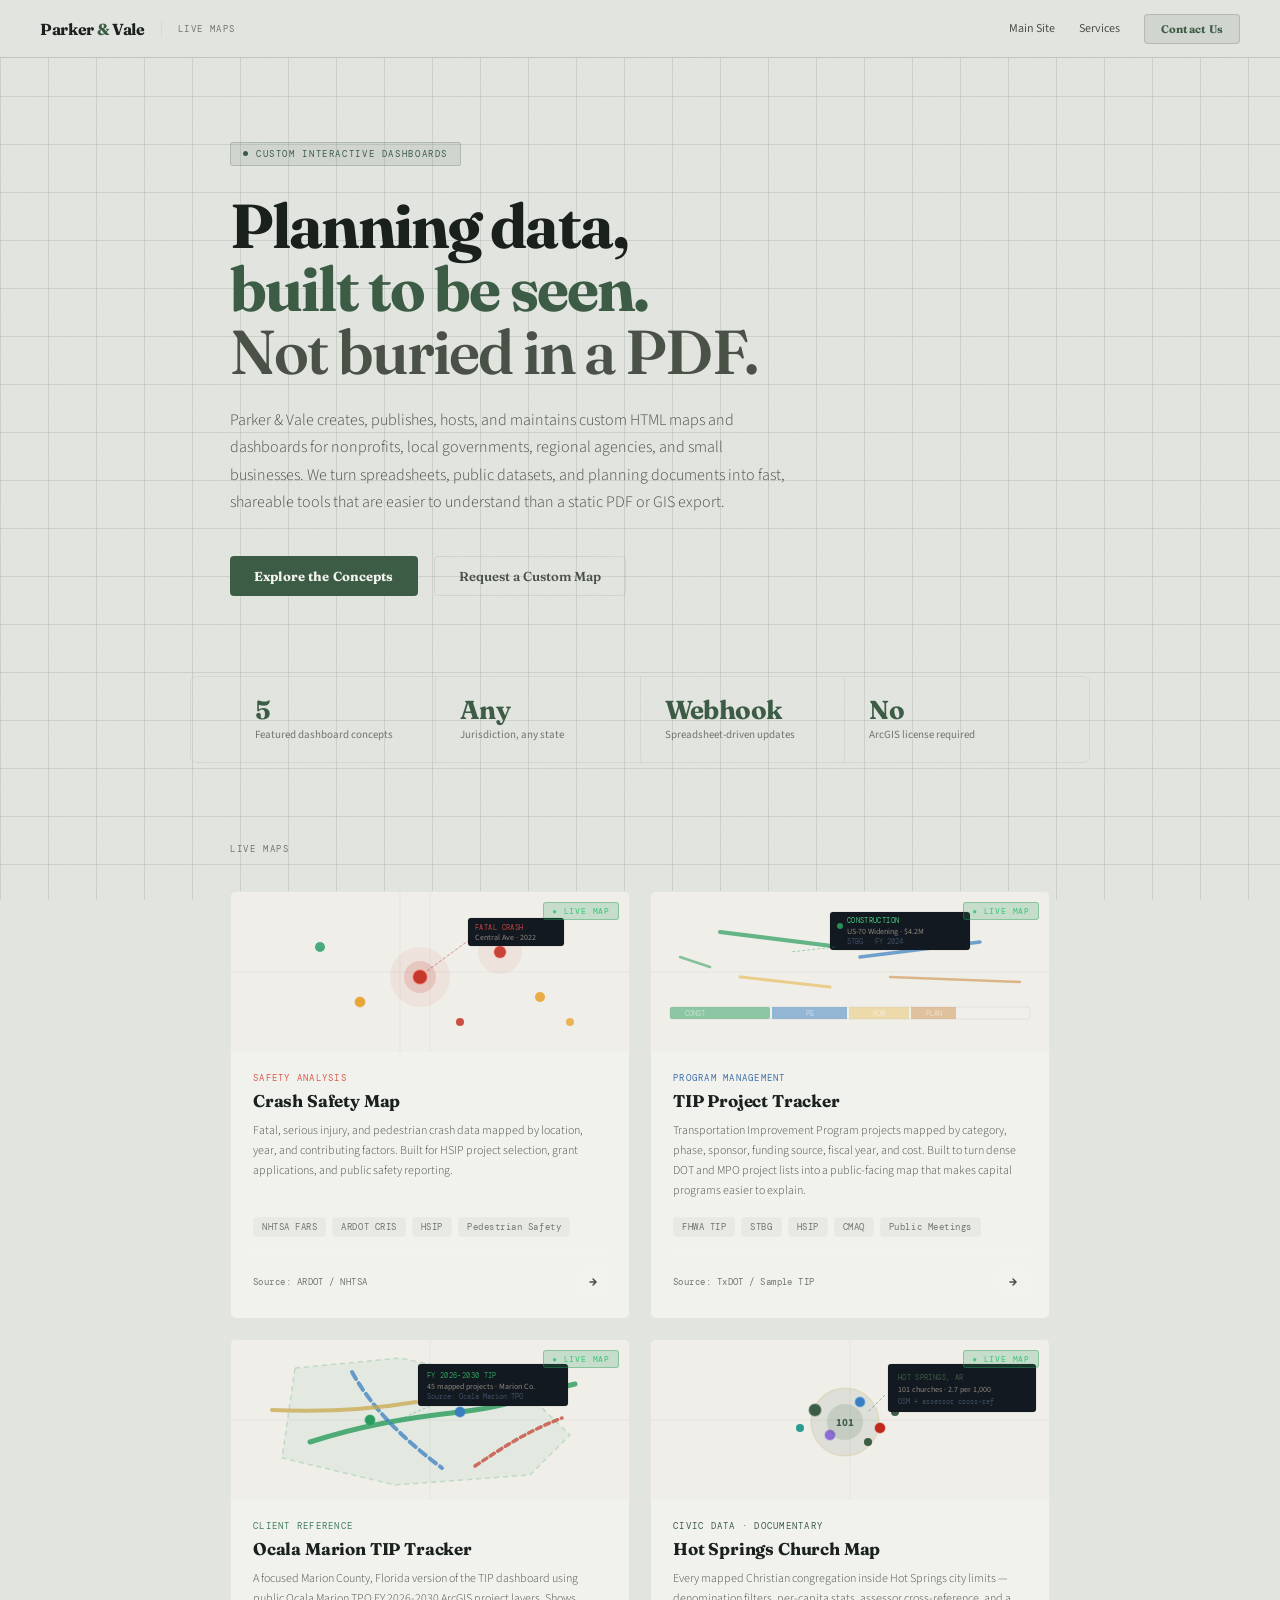
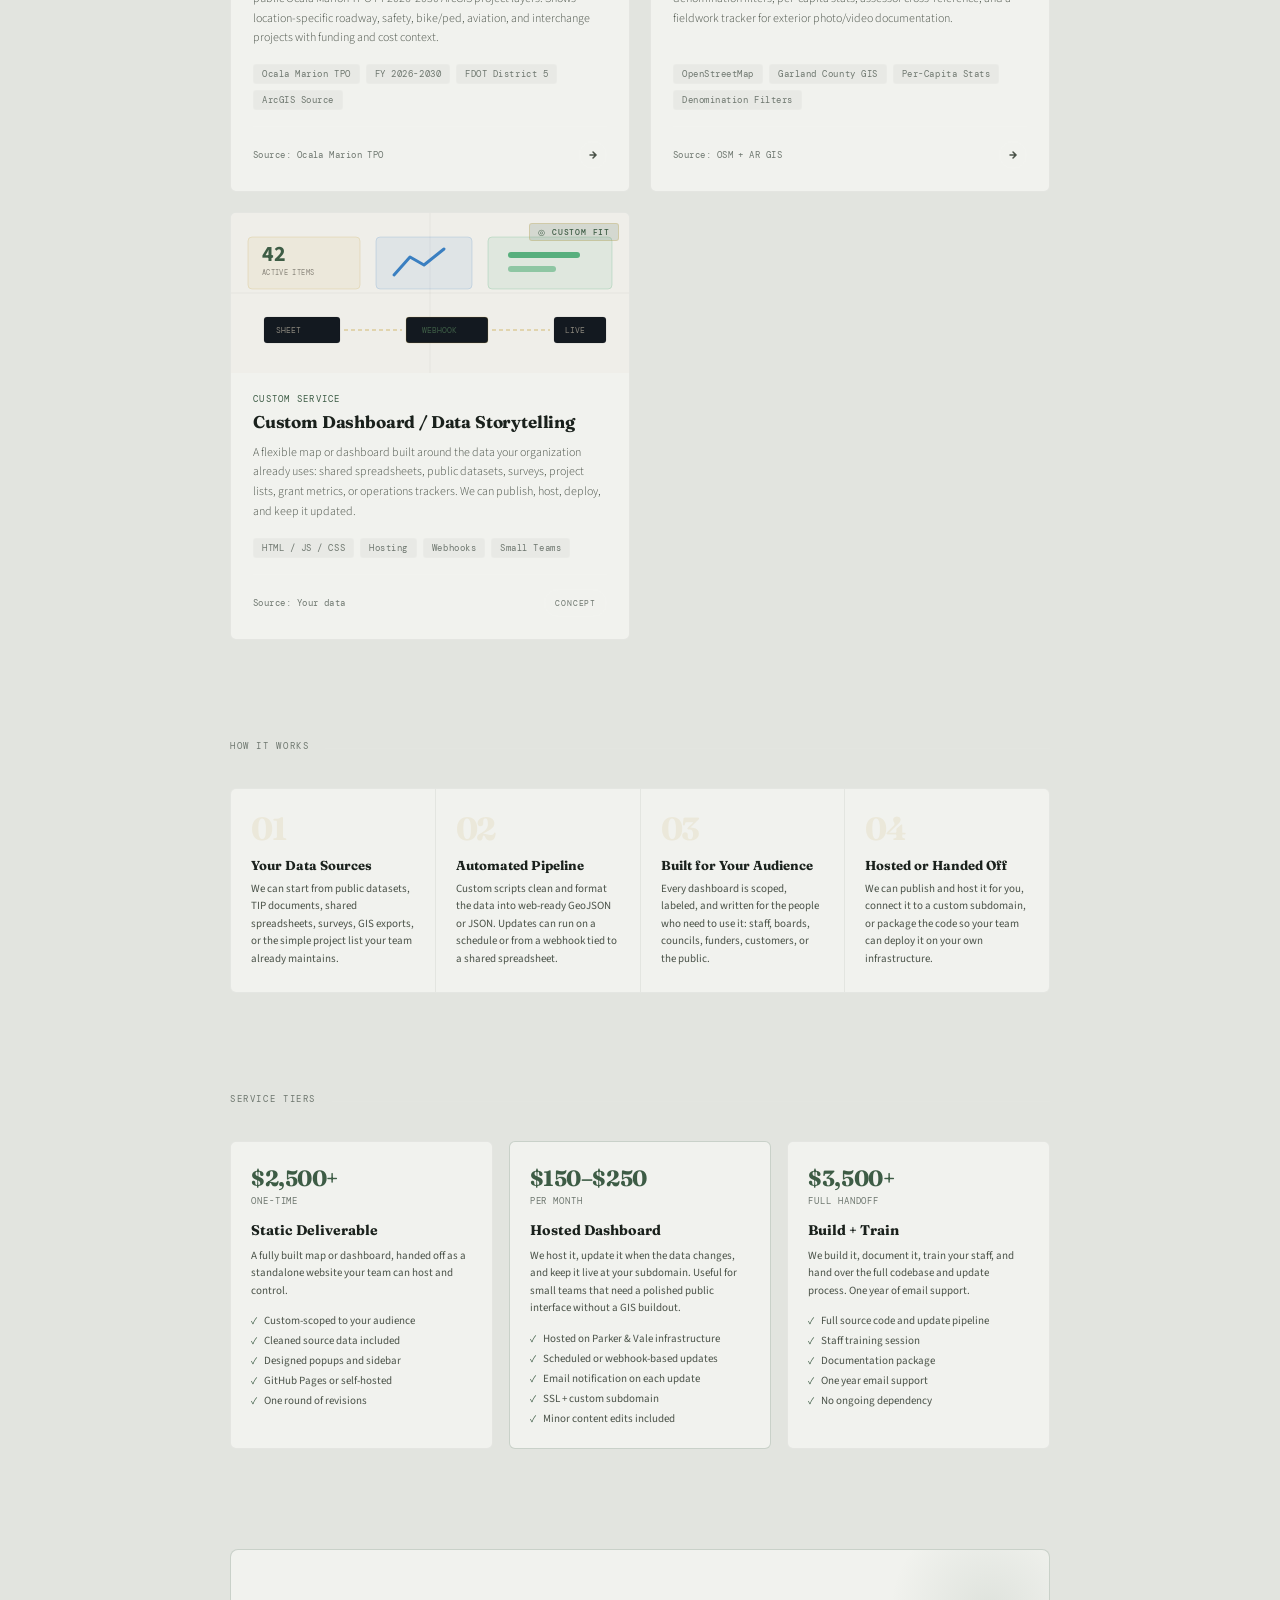
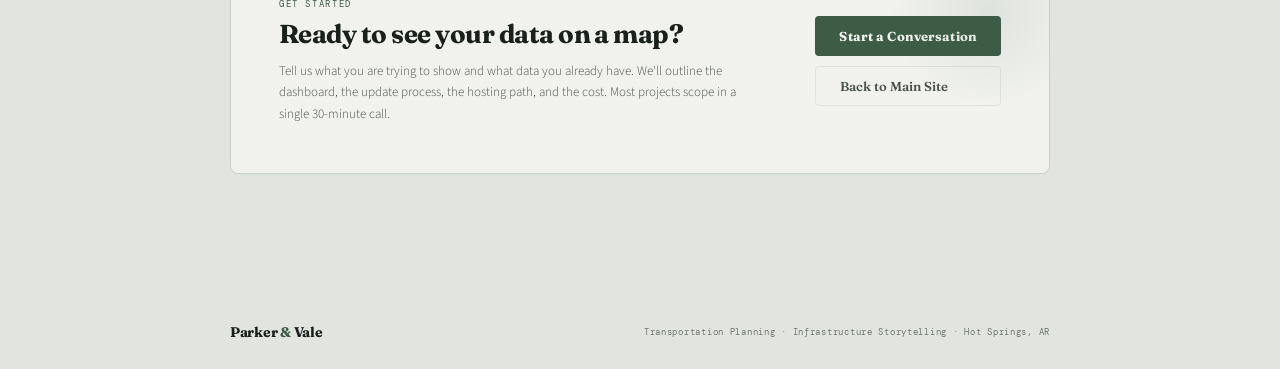
==== commit f2174fea: "Align Live Maps hub with the workshop site palette and type. Match parkervale.com moss greens and Fr" ====
--- a/index.html
+++ b/index.html
@@ -7,21 +7,22 @@
   <title>Live Maps — Parker & Vale</title>
 
   <link rel="preconnect" href="https://fonts.googleapis.com">
-  <link href="https://fonts.googleapis.com/css2?family=IBM+Plex+Mono:wght@300;400;500&family=IBM+Plex+Sans:ital,wght@0,300;0,400;0,500;0,600;0,700;1,400&display=swap" rel="stylesheet">
+  <link rel="preconnect" href="https://fonts.gstatic.com" crossorigin>
+  <link href="https://fonts.googleapis.com/css2?family=DM+Mono:ital,wght@0,400;0,500;1,400&family=Fraunces:ital,opsz,wght@0,9..144,400;0,9..144,500;0,9..144,600;1,9..144,400;1,9..144,500&family=Source+Sans+3:ital,wght@0,400;0,500;0,600;1,400&display=swap" rel="stylesheet">
 
   <style>
     /* ── Design tokens ─────────────────────────────────────── */
     :root {
-      --ink:        #f5f4f1;
-      --ink2:       #ffffff;
-      --ink3:       #efeee9;
-      --slate:      #e8e6e0;
-      --slate2:     #e3e1db;
-
-      --gold:       #a8872f;
-      --gold-bright:#b8953a;
-      --gold-dim:   rgba(168,135,47,0.08);
-      --gold-rule:  rgba(168,135,47,0.22);
+      --ink:        #e2e4df;
+      --ink2:       #f1f2ee;
+      --ink3:       #d8dbd4;
+      --slate:      #d8dbd4;
+      --slate2:     #cfd3cb;
+
+      --gold:       #3d5c45;  /* moss — aligned with parkervale.com */
+      --gold-bright:#4a6e54;
+      --gold-dim:   rgba(61,92,69,0.10);
+      --gold-rule:  rgba(61,92,69,0.22);
 
       --red:        #C1281B;
       --red-dim:    rgba(193,40,27,0.10);
@@ -34,14 +35,14 @@
       --green:      #3f7d5a;
       --green-dim:  rgba(63,125,90,0.10);
 
-      --txt:        #1c1b19;
-      --txt2:       #5a5750;
-      --txt3:       #8a867c;
-      --on-gold:    #1c1b19;
-
-      --fw: 'IBM Plex Sans', sans-serif;
-      --fb: 'IBM Plex Sans', sans-serif;
-      --fm: 'IBM Plex Mono', monospace;
+      --txt:        #1a211c;
+      --txt2:       #4a5248;
+      --txt3:       #6e776f;
+      --on-gold:    #f3f4f0;
+
+      --fw: 'Fraunces', 'Times New Roman', serif;
+      --fb: 'Source Sans 3', 'Segoe UI', sans-serif;
+      --fm: 'DM Mono', 'Courier New', monospace;
 
       --ease: cubic-bezier(0.4, 0, 0.2, 1);
     }
@@ -54,8 +55,8 @@
       font-family: var(--fb);
       background-color: var(--ink);
       background-image:
-        linear-gradient(rgba(168, 135, 47, 0.14) 1px, transparent 1px),
-        linear-gradient(90deg, rgba(168, 135, 47, 0.14) 1px, transparent 1px);
+        linear-gradient(rgba(61, 92, 69, 0.14) 1px, transparent 1px),
+        linear-gradient(90deg, rgba(61, 92, 69, 0.14) 1px, transparent 1px);
       background-size: 48px 48px;
       background-attachment: fixed;
       color: var(--txt);
@@ -85,7 +86,7 @@
       position: fixed;
       top: 0; left: 0; right: 0;
       height: 58px;
-      background: rgba(245, 244, 241, 0.92);
+      background: rgba(226, 228, 223, 0.92);
       backdrop-filter: blur(16px);
       -webkit-backdrop-filter: blur(16px);
       border-bottom: 1px solid var(--gold-rule);
@@ -150,7 +151,7 @@
       transition: all 150ms var(--ease);
     }
     .nav-cta:hover {
-      background: rgba(168,135,47,0.14);
+      background: rgba(61,92,69,0.14);
       color: var(--gold-bright);
     }
 
@@ -420,7 +421,7 @@
       color: #4ACA82;
     }
     .status-soon {
-      background: rgba(201,168,76,0.15);
+      background: rgba(61,92,69,0.15);
       border: 1px solid rgba(201,168,76,0.3);
       color: var(--gold);
     }
@@ -665,7 +666,7 @@
       top: -40px; right: -40px;
       width: 200px; height: 200px;
       border-radius: 50%;
-      background: radial-gradient(circle, rgba(201,168,76,0.08) 0%, transparent 70%);
+      background: radial-gradient(circle, rgba(61,92,69,0.10) 0%, transparent 70%);
       pointer-events: none;
     }
 
@@ -854,7 +855,7 @@
             <line x1="207" y1="79" x2="260" y2="40" stroke="rgba(193,40,27,0.5)" stroke-width="1" stroke-dasharray="3,2"/>
             <rect x="248" y="26" width="96" height="28" rx="3" fill="#131920" stroke="rgba(28,27,25,0.1)" stroke-width="1"/>
             <text x="255" y="38" font-family="'DM Mono',monospace" font-size="7" fill="#C14040" letter-spacing="0.06em">FATAL CRASH</text>
-            <text x="255" y="48" font-family="'IBM Plex Sans',sans-serif" font-size="8" fill="#8a867c">Central Ave · 2022</text>
+            <text x="255" y="48" font-family="'Source Sans 3',sans-serif" font-size="8" fill="#8a867c">Central Ave · 2022</text>
           </svg>
           <div class="card-status status-live">● Live Map</div>
         </div>
@@ -905,7 +906,7 @@
             <rect x="190" y="20" width="140" height="38" rx="3" fill="#131920" stroke="rgba(28,27,25,0.1)" stroke-width="1"/>
             <circle cx="200" cy="34" r="3" fill="rgba(42,157,92,0.9)"/>
             <text x="207" y="31" font-family="'DM Mono',monospace" font-size="7" fill="#4ACA82" letter-spacing="0.05em">CONSTRUCTION</text>
-            <text x="207" y="42" font-family="'IBM Plex Sans',sans-serif" font-size="8" fill="#8a867c">US-70 Widening · $4.2M</text>
+            <text x="207" y="42" font-family="'Source Sans 3',sans-serif" font-size="8" fill="#8a867c">US-70 Widening · $4.2M</text>
             <text x="207" y="52" font-family="'DM Mono',monospace" font-size="7" fill="#3D4F63">STBG · FY 2024</text>
             <line x1="195" y1="55" x2="150" y2="60" stroke="rgba(42,157,92,0.4)" stroke-width="1" stroke-dasharray="3,2"/>
           </svg>
@@ -950,11 +951,11 @@
             <!-- Point projects -->
             <circle cx="150" cy="80" r="5" fill="#2A9D5C" stroke="rgba(42,157,92,0.4)" stroke-width="1.5"/>
             <circle cx="240" cy="72" r="5" fill="#3A7FC1" stroke="rgba(58,127,193,0.4)" stroke-width="1.5"/>
-            <circle cx="318" cy="52" r="5" fill="#a8872f" stroke="rgba(201,168,76,0.4)" stroke-width="1.5"/>
+            <circle cx="318" cy="52" r="5" fill="#3d5c45" stroke="rgba(61,92,69,0.4)" stroke-width="1.5"/>
             <!-- Popup -->
             <rect x="198" y="24" width="150" height="42" rx="3" fill="#131920" stroke="rgba(28,27,25,0.1)" stroke-width="1"/>
             <text x="207" y="38" font-family="'DM Mono',monospace" font-size="7" fill="#2A9D5C" letter-spacing="0.05em">FY 2026-2030 TIP</text>
-            <text x="207" y="49" font-family="'IBM Plex Sans',sans-serif" font-size="8" fill="#8a867c">45 mapped projects · Marion Co.</text>
+            <text x="207" y="49" font-family="'Source Sans 3',sans-serif" font-size="8" fill="#8a867c">45 mapped projects · Marion Co.</text>
             <text x="207" y="59" font-family="'DM Mono',monospace" font-size="7" fill="#3D4F63">Source: Ocala Marion TPO</text>
             <line x1="210" y1="66" x2="178" y2="80" stroke="rgba(42,157,92,0.4)" stroke-width="1" stroke-dasharray="3,2"/>
           </svg>
@@ -989,23 +990,23 @@
             <line x1="0" y1="80" x2="420" y2="80" stroke="rgba(28,27,25,0.04)" stroke-width="1"/>
             <line x1="210" y1="0" x2="210" y2="160" stroke="rgba(28,27,25,0.04)" stroke-width="1"/>
             <!-- Hot Springs cluster -->
-            <circle cx="205" cy="82" r="34" fill="rgba(201,168,76,0.08)" stroke="rgba(201,168,76,0.2)" stroke-width="1.5"/>
-            <circle cx="175" cy="70" r="6" fill="#a8872f" stroke="rgba(232,192,96,0.4)" stroke-width="1.5"/>
+            <circle cx="205" cy="82" r="34" fill="rgba(61,92,69,0.10)" stroke="rgba(201,168,76,0.2)" stroke-width="1.5"/>
+            <circle cx="175" cy="70" r="6" fill="#3d5c45" stroke="rgba(74,110,84,0.45)" stroke-width="1.5"/>
             <circle cx="220" cy="62" r="5" fill="#3A7FC1" stroke="rgba(106,171,222,0.4)" stroke-width="1.5"/>
             <circle cx="240" cy="88" r="5" fill="#C1281B" stroke="rgba(193,40,27,0.4)" stroke-width="1.5"/>
             <circle cx="190" cy="95" r="5" fill="#8B6FD6" stroke="rgba(139,111,214,0.4)" stroke-width="1.5"/>
-            <circle cx="228" cy="102" r="4" fill="#a8872f"/>
+            <circle cx="228" cy="102" r="4" fill="#3d5c45"/>
             <circle cx="160" cy="88" r="4" fill="#2A9D8F"/>
-            <circle cx="255" cy="72" r="4" fill="#a8872f"/>
+            <circle cx="255" cy="72" r="4" fill="#3d5c45"/>
             <!-- Cluster badge -->
-            <circle cx="205" cy="82" r="18" fill="rgba(201,168,76,0.15)"/>
-            <text x="205" y="86" font-family="'IBM Plex Sans',sans-serif" font-size="11" font-weight="700" fill="#a8872f" text-anchor="middle">101</text>
+            <circle cx="205" cy="82" r="18" fill="rgba(61,92,69,0.15)"/>
+            <text x="205" y="86" font-family="'Source Sans 3',sans-serif" font-size="11" font-weight="700" fill="#3d5c45" text-anchor="middle">101</text>
             <!-- Popup -->
             <rect x="248" y="24" width="148" height="48" rx="3" fill="#131920" stroke="rgba(28,27,25,0.1)" stroke-width="1"/>
-            <text x="258" y="40" font-family="'DM Mono',monospace" font-size="7" fill="#a8872f" letter-spacing="0.05em">HOT SPRINGS, AR</text>
-            <text x="258" y="52" font-family="'IBM Plex Sans',sans-serif" font-size="8" fill="#8a867c">101 churches · 2.7 per 1,000</text>
+            <text x="258" y="40" font-family="'DM Mono',monospace" font-size="7" fill="#3d5c45" letter-spacing="0.05em">HOT SPRINGS, AR</text>
+            <text x="258" y="52" font-family="'Source Sans 3',sans-serif" font-size="8" fill="#8a867c">101 churches · 2.7 per 1,000</text>
             <text x="258" y="64" font-family="'DM Mono',monospace" font-size="7" fill="#3D4F63">OSM + assessor cross-ref</text>
-            <line x1="245" y1="55" x2="228" y2="72" stroke="rgba(201,168,76,0.4)" stroke-width="1" stroke-dasharray="3,2"/>
+            <line x1="245" y1="55" x2="228" y2="72" stroke="rgba(61,92,69,0.4)" stroke-width="1" stroke-dasharray="3,2"/>
           </svg>
           <div class="card-status status-live">● Live Map</div>
         </div>
@@ -1041,7 +1042,7 @@
             <rect x="28" y="24" width="112" height="52" rx="4" fill="rgba(201,168,76,0.09)" stroke="rgba(201,168,76,0.22)" stroke-width="1"/>
             <rect x="156" y="24" width="96" height="52" rx="4" fill="rgba(58,127,193,0.09)" stroke="rgba(58,127,193,0.18)" stroke-width="1"/>
             <rect x="268" y="24" width="124" height="52" rx="4" fill="rgba(42,157,92,0.08)" stroke="rgba(42,157,92,0.18)" stroke-width="1"/>
-            <text x="42" y="48" font-family="'IBM Plex Sans',sans-serif" font-size="22" font-weight="700" fill="#a8872f">42</text>
+            <text x="42" y="48" font-family="'Source Sans 3',sans-serif" font-size="22" font-weight="700" fill="#3d5c45">42</text>
             <text x="42" y="62" font-family="'DM Mono',monospace" font-size="7" fill="#8a867c" letter-spacing="0.05em">ACTIVE ITEMS</text>
             <path d="M174 62 L190 44 L204 52 L224 36" fill="none" stroke="#3A7FC1" stroke-width="3" stroke-linecap="round" stroke-linejoin="round"/>
             <rect x="288" y="39" width="72" height="6" rx="3" fill="rgba(42,157,92,0.75)"/>
@@ -1051,7 +1052,7 @@
             <text x="56" y="120" font-family="'DM Mono',monospace" font-size="8" fill="#8a867c">SHEET</text>
             <line x1="124" y1="117" x2="182" y2="117" stroke="rgba(201,168,76,0.5)" stroke-width="1.5" stroke-dasharray="4,3"/>
             <rect x="186" y="104" width="82" height="26" rx="3" fill="#131920" stroke="rgba(201,168,76,0.22)" stroke-width="1"/>
-            <text x="202" y="120" font-family="'DM Mono',monospace" font-size="8" fill="#a8872f">WEBHOOK</text>
+            <text x="202" y="120" font-family="'DM Mono',monospace" font-size="8" fill="#3d5c45">WEBHOOK</text>
             <line x1="272" y1="117" x2="330" y2="117" stroke="rgba(201,168,76,0.5)" stroke-width="1.5" stroke-dasharray="4,3"/>
             <rect x="334" y="104" width="52" height="26" rx="3" fill="#131920" stroke="rgba(28,27,25,0.1)" stroke-width="1"/>
             <text x="345" y="120" font-family="'DM Mono',monospace" font-size="8" fill="#8a867c">LIVE</text>
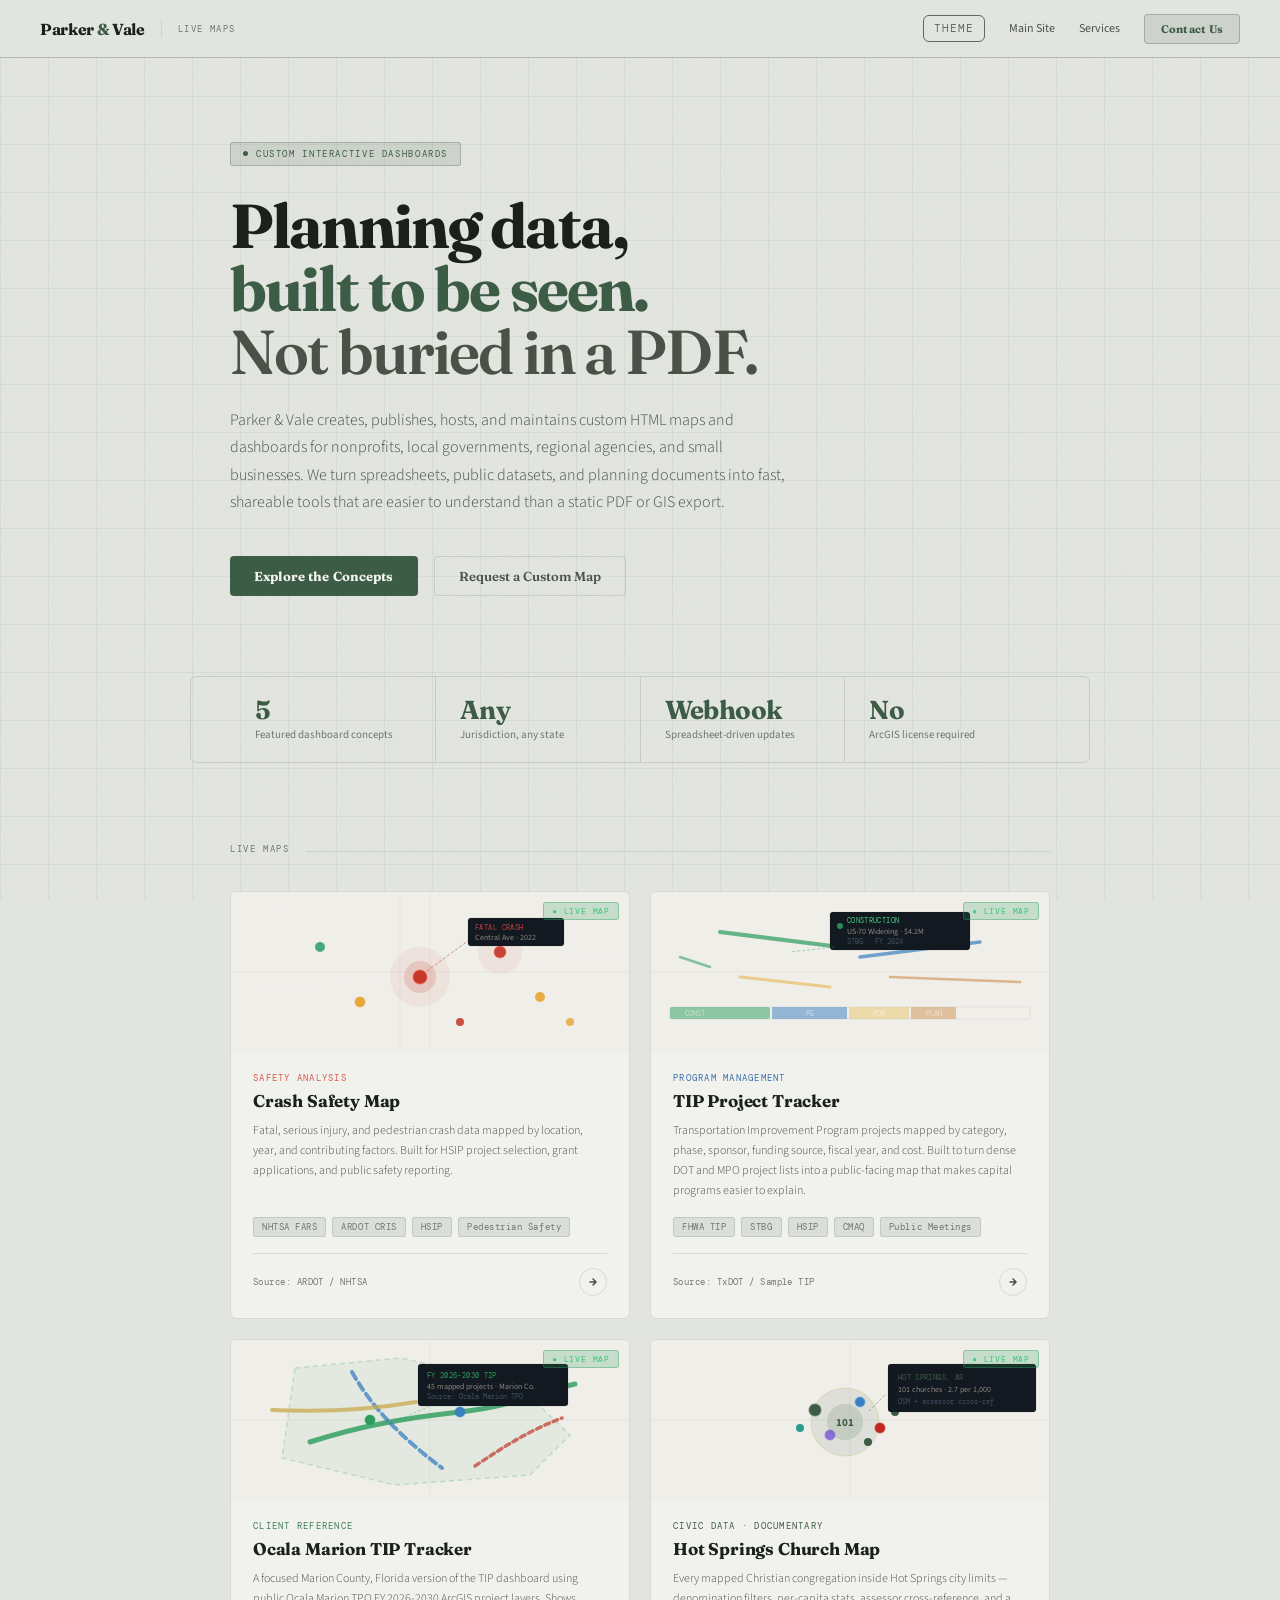
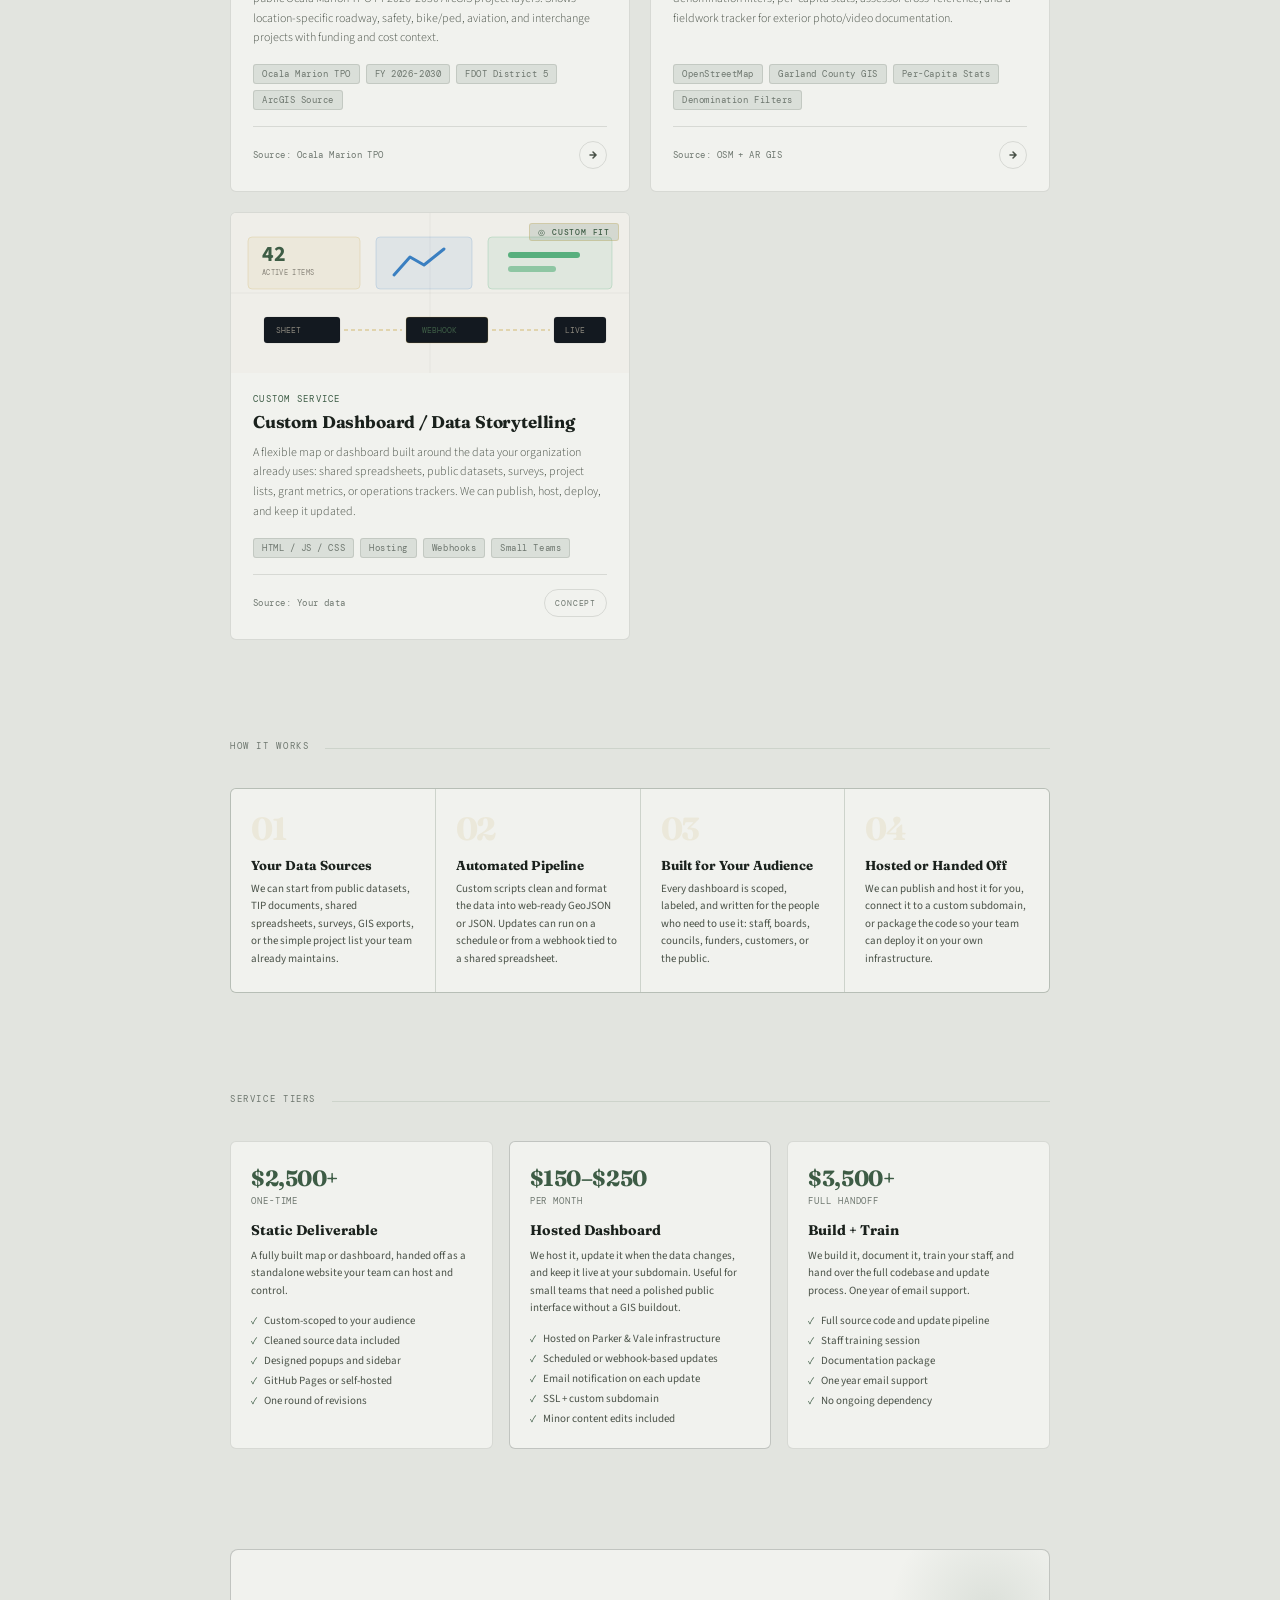
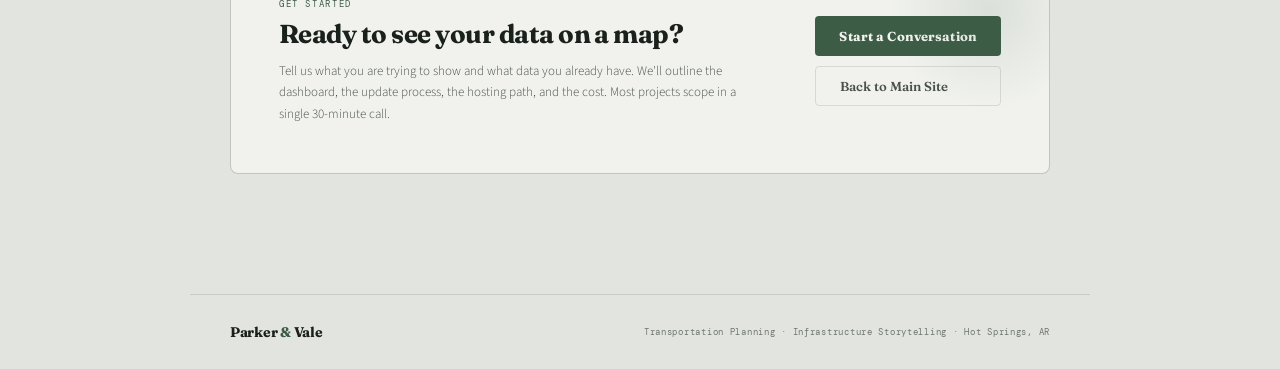
==== commit 919dab43: "Unify demos on the homesite sage/moss theme with light/dark toggle. Co-authored-by: Cursor <cursorag" ====
--- a/index.html
+++ b/index.html
@@ -9,54 +9,39 @@
   <link rel="preconnect" href="https://fonts.googleapis.com">
   <link rel="preconnect" href="https://fonts.gstatic.com" crossorigin>
   <link href="https://fonts.googleapis.com/css2?family=DM+Mono:ital,wght@0,400;0,500;1,400&family=Fraunces:ital,opsz,wght@0,9..144,400;0,9..144,500;0,9..144,600;1,9..144,400;1,9..144,500&family=Source+Sans+3:ital,wght@0,400;0,500;0,600;1,400&display=swap" rel="stylesheet">
+  <link rel="stylesheet" href="shared/theme.css">
+  <script>
+    (() => {
+      const stored = localStorage.getItem('pv-theme');
+      const prefersDark = window.matchMedia('(prefers-color-scheme: dark)').matches;
+      const theme = stored === 'light' || stored === 'dark' ? stored : prefersDark ? 'dark' : 'light';
+      document.documentElement.setAttribute('data-theme', theme);
+    })();
+  </script>
 
   <style>
-    /* ── Design tokens ─────────────────────────────────────── */
+    /* ── Hub-specific tokens (brand tokens live in shared/theme.css) ── */
     :root {
-      --ink:        #e2e4df;
-      --ink2:       #f1f2ee;
-      --ink3:       #d8dbd4;
-      --slate:      #d8dbd4;
-      --slate2:     #cfd3cb;
-
-      --gold:       #3d5c45;  /* moss — aligned with parkervale.com */
-      --gold-bright:#4a6e54;
-      --gold-dim:   rgba(61,92,69,0.10);
-      --gold-rule:  rgba(61,92,69,0.22);
-
-      --red:        #C1281B;
+      --gold-rule:  var(--line-strong);
       --red-dim:    rgba(193,40,27,0.10);
-      --teal:       #2A9D8F;
       --teal-dim:   rgba(42,157,143,0.10);
+      --blue-dim:   rgba(61,111,168,0.10);
+      --amber-dim:  rgba(201,124,42,0.10);
+      --green-dim:  rgba(63,125,90,0.10);
       --blue:       #3d6fa8;
-      --blue-dim:   rgba(61,111,168,0.10);
-      --amber:      #C97C2A;
-      --amber-dim:  rgba(201,124,42,0.10);
       --green:      #3f7d5a;
-      --green-dim:  rgba(63,125,90,0.10);
-
-      --txt:        #1a211c;
-      --txt2:       #4a5248;
-      --txt3:       #6e776f;
-      --on-gold:    #f3f4f0;
-
-      --fw: 'Fraunces', 'Times New Roman', serif;
-      --fb: 'Source Sans 3', 'Segoe UI', sans-serif;
-      --fm: 'DM Mono', 'Courier New', monospace;
-
-      --ease: cubic-bezier(0.4, 0, 0.2, 1);
     }
 
     *, *::before, *::after { box-sizing: border-box; margin: 0; padding: 0; }
 
-    html { scroll-behavior: smooth; color-scheme: light; }
+    html { scroll-behavior: smooth; color-scheme: light dark; }
 
     body {
       font-family: var(--fb);
       background-color: var(--ink);
       background-image:
-        linear-gradient(rgba(61, 92, 69, 0.14) 1px, transparent 1px),
-        linear-gradient(90deg, rgba(61, 92, 69, 0.14) 1px, transparent 1px);
+        linear-gradient(var(--grid) 1px, transparent 1px),
+        linear-gradient(90deg, var(--grid) 1px, transparent 1px);
       background-size: 48px 48px;
       background-attachment: fixed;
       color: var(--txt);
@@ -76,6 +61,10 @@
       mix-blend-mode: multiply;
     }
 
+    [data-theme="dark"] body::before {
+      mix-blend-mode: soft-light;
+    }
+
     /* ── Grid background ───────────────────────────────────── */
     body::after {
       display: none;
@@ -86,7 +75,7 @@
       position: fixed;
       top: 0; left: 0; right: 0;
       height: 58px;
-      background: rgba(226, 228, 223, 0.92);
+      background: var(--header-bg);
       backdrop-filter: blur(16px);
       -webkit-backdrop-filter: blur(16px);
       border-bottom: 1px solid var(--gold-rule);
@@ -127,6 +116,13 @@
       display: flex;
       align-items: center;
       gap: 24px;
+    }
+
+    nav .theme-toggle {
+      color: var(--txt2);
+    }
+    nav .theme-toggle:hover {
+      color: var(--txt);
     }
 
     .nav-link {
@@ -151,7 +147,7 @@
       transition: all 150ms var(--ease);
     }
     .nav-cta:hover {
-      background: rgba(61,92,69,0.14);
+      background: var(--accent-soft);
       color: var(--gold-bright);
     }
 
@@ -251,14 +247,14 @@
     .btn-primary:hover {
       background: var(--gold-bright);
       transform: translateY(-1px);
-      box-shadow: 0 4px 18px rgba(168,135,47,0.24);
+      box-shadow: 0 4px 18px var(--accent-soft);
     }
 
     .btn-ghost {
       padding: 11px 24px;
       background: transparent;
       color: var(--txt2);
-      border: 1px solid rgba(28,27,25,0.08);
+      border: 1px solid var(--rule);
       border-radius: 4px;
       font-family: var(--fw);
       font-size: 13px;
@@ -281,7 +277,7 @@
       padding: 0 40px;
       display: flex;
       gap: 0;
-      border: 1px solid rgba(28,27,25,0.06);
+      border: 1px solid var(--rule);
       border-radius: 6px;
       overflow: hidden;
       animation: fadeup 0.5s 0.26s ease both;
@@ -290,7 +286,7 @@
     .stat-item {
       flex: 1;
       padding: 20px 24px;
-      border-right: 1px solid rgba(28,27,25,0.06);
+      border-right: 1px solid var(--rule);
     }
     .stat-item:last-child { border-right: none; }
 
@@ -337,7 +333,7 @@
     .section-rule {
       flex: 1;
       height: 1px;
-      background: rgba(255,255,255,0.05);
+      background: var(--accent-soft);
     }
 
     /* ── Demo cards ────────────────────────────────────────── */
@@ -348,9 +344,9 @@
     }
 
     .demo-card {
-      border: 1px solid rgba(28,27,25,0.08);
+      border: 1px solid var(--rule);
       background: var(--ink2);
-      border: 1px solid rgba(28,27,25,0.06);
+      border: 1px solid var(--rule);
       border-radius: 6px;
       overflow: hidden;
       text-decoration: none;
@@ -361,9 +357,9 @@
     }
 
     .demo-card:hover {
-      border-color: rgba(28,27,25,0.1);
+      border-color: var(--rule-light);
       transform: translateY(-3px);
-      box-shadow: 0 12px 40px rgba(0,0,0,0.4);
+      box-shadow: var(--shadow-soft);
     }
 
     .demo-card.disabled {
@@ -480,8 +476,8 @@
 
     .tag {
       padding: 3px 8px;
-      background: rgba(28,27,25,0.04);
-      border: 1px solid rgba(255,255,255,0.07);
+      background: var(--accent-soft);
+      border: 1px solid var(--rule);
       border-radius: 3px;
       font-family: var(--fm);
       font-size: 9px;
@@ -494,7 +490,7 @@
       align-items: center;
       justify-content: space-between;
       padding-top: 14px;
-      border-top: 1px solid rgba(255,255,255,0.05);
+      border-top: 1px solid var(--rule);
     }
 
     .card-data-source {
@@ -507,7 +503,7 @@
     .card-arrow {
       width: 28px; height: 28px;
       border-radius: 50%;
-      border: 1px solid rgba(255,255,255,0.08);
+      border: 1px solid var(--rule);
       display: flex;
       align-items: center;
       justify-content: center;
@@ -516,7 +512,7 @@
 
     .demo-card:hover .card-arrow {
       border-color: var(--gold-rule);
-      background: rgba(255,255,255,0.05);
+      background: var(--accent-soft);
     }
 
     .demo-card.disabled .card-arrow {
@@ -535,8 +531,8 @@
       display: grid;
       grid-template-columns: repeat(4, 1fr);
       gap: 1px;
-      background: rgba(255,255,255,0.05);
-      border: 1px solid rgba(255,255,255,0.05);
+      background: var(--accent-soft);
+      border: 1px solid var(--rule);
       border-radius: 6px;
       overflow: hidden;
     }
@@ -579,7 +575,7 @@
 
     .service-card {
       background: var(--ink2);
-      border: 1px solid rgba(28,27,25,0.06);
+      border: 1px solid var(--rule);
       border-radius: 6px;
       padding: 22px 20px;
     }
@@ -666,7 +662,7 @@
       top: -40px; right: -40px;
       width: 200px; height: 200px;
       border-radius: 50%;
-      background: radial-gradient(circle, rgba(61,92,69,0.10) 0%, transparent 70%);
+      background: radial-gradient(circle, var(--accent-soft) 0%, transparent 70%);
       pointer-events: none;
     }
 
@@ -708,7 +704,7 @@
     footer {
       position: relative;
       z-index: 1;
-      border-top: 1px solid rgba(255,255,255,0.05);
+      border-top: 1px solid var(--rule);
       padding: 28px 40px;
       display: flex;
       align-items: center;
@@ -754,7 +750,7 @@
       .nav-right .nav-link { display: none; }
       .hero { padding: 110px 20px 60px; }
       .stats-bar { flex-direction: column; padding: 0 20px; }
-      .stat-item { border-right: none; border-bottom: 1px solid rgba(28,27,25,0.06); }
+      .stat-item { border-right: none; border-bottom: 1px solid var(--rule); }
       .stat-item:last-child { border-bottom: none; }
       section { padding: 0 20px 60px; }
       .demo-grid { grid-template-columns: 1fr; }
@@ -775,6 +771,7 @@
     <div class="nav-sep"></div>
     <div class="nav-section">Live Maps</div>
     <div class="nav-right">
+      <button type="button" class="theme-toggle" id="theme-toggle" aria-label="Toggle dark mode">Theme</button>
       <a href="https://parkerandvale.com" class="nav-link">Main Site</a>
       <a href="https://parkerandvale.com/services" class="nav-link">Services</a>
       <a href="mailto:info@parkerandvale.com" class="nav-cta">Contact Us</a>
@@ -1181,6 +1178,7 @@
     <div class="footer-note">Transportation Planning · Infrastructure Storytelling · Hot Springs, AR</div>
   </footer>
 
+  <script src="shared/theme.js"></script>
   <script>
     // Scroll reveal
     const reveals = document.querySelectorAll('.reveal');
--- a/shared/theme.css
+++ b/shared/theme.css
@@ -0,0 +1,139 @@
+/* Parker & Vale demos — shared theme (aligned with parkervale.com) */
+
+:root {
+  color-scheme: light dark;
+
+  --bg: #e2e4df;
+  --bg-elevated: #f1f2ee;
+  --bg-deep: #1a211c;
+  --ink-brand: #1a211c;
+  --text: #1a211c;
+  --text-muted: #4a5248;
+  --text-faint: #6e776f;
+  --line: rgba(26, 33, 28, 0.12);
+  --line-strong: rgba(26, 33, 28, 0.22);
+  --accent: #3d5c45;
+  --accent-soft: rgba(61, 92, 69, 0.12);
+  --field: #7a6248;
+  --on-dark: #e2e4df;
+  --on-dark-muted: rgba(226, 228, 223, 0.72);
+  --grid: rgba(61, 92, 69, 0.07);
+  --noise: 0.18;
+  --header-bg: rgba(226, 228, 223, 0.9);
+  --shadow-soft: 0 18px 50px rgba(26, 33, 28, 0.08);
+  --wrap: 1120px;
+  --wrap-narrow: 720px;
+  --font-display: "Fraunces", "Times New Roman", serif;
+  --font-body: "Source Sans 3", "Segoe UI", sans-serif;
+  --font-sans: "Source Sans 3", "Segoe UI", sans-serif;
+  --font-mono: "DM Mono", "Courier New", monospace;
+  --ease: cubic-bezier(0.22, 1, 0.36, 1);
+
+  /* Demo aliases (dashboard chrome) */
+  --ink: var(--bg);
+  --ink-2: var(--bg-elevated);
+  --ink-3: #d8dbd4;
+  --slate: #cfd3cb;
+  --text-primary: var(--text);
+  --text-secondary: var(--text-muted);
+  --text-dim: var(--text-faint);
+  --rule: var(--line);
+  --rule-light: var(--line-strong);
+  --gold: var(--accent);
+  --gold-light: #4a6e54;
+  --gold-bright: #4a6e54;
+  --gold-dim: var(--accent-soft);
+  --on-gold: #f3f4f0;
+  --surface: #ffffff;
+  --surface-muted: rgba(255, 255, 255, 0.94);
+  --map-bg: #dfe6ee;
+  --shadow: 0 8px 28px rgba(26, 33, 28, 0.12);
+  --radius: 6px;
+  --transition: 200ms cubic-bezier(0.22, 1, 0.36, 1);
+
+  /* Hub aliases */
+  --ink2: var(--bg-elevated);
+  --ink3: var(--ink-3);
+  --slate2: #cfd3cb;
+  --txt: var(--text);
+  --txt2: var(--text-muted);
+  --txt3: var(--text-faint);
+  --fw: var(--font-display);
+  --fb: var(--font-body);
+  --fm: var(--font-mono);
+
+  /* Semantic / data accents (stable across themes) */
+  --blue: #2b6ca8;
+  --blue-light: #4a8fc4;
+  --green: #1f7a48;
+  --red: #b32218;
+  --red-light: #e8453a;
+  --purple: #6f58b8;
+  --amber: #b06b1e;
+  --teal: #2a9d8f;
+}
+
+[data-theme="dark"] {
+  --bg: #141916;
+  --bg-elevated: #1a211c;
+  --bg-deep: #0e1210;
+  --ink-brand: #e2e4df;
+  --text: #d8dbd4;
+  --text-muted: #a3aba4;
+  --text-faint: #7a847c;
+  --line: rgba(226, 228, 223, 0.1);
+  --line-strong: rgba(226, 228, 223, 0.2);
+  --accent: #8faf97;
+  --accent-soft: rgba(143, 175, 151, 0.14);
+  --field: #c4a882;
+  --on-dark: #e2e4df;
+  --on-dark-muted: rgba(226, 228, 223, 0.7);
+  --grid: rgba(143, 175, 151, 0.05);
+  --noise: 0.14;
+  --header-bg: rgba(20, 25, 22, 0.9);
+  --shadow-soft: 0 18px 50px rgba(0, 0, 0, 0.35);
+
+  --ink: var(--bg);
+  --ink-2: var(--bg-elevated);
+  --ink-3: #242b26;
+  --ink2: var(--bg-elevated);
+  --ink3: var(--ink-3);
+  --slate: #2c3530;
+  --slate2: #2c3530;
+  --gold-light: #a8c4ae;
+  --gold-bright: #a8c4ae;
+  --gold-dim: var(--accent-soft);
+  --on-gold: #141916;
+  --surface: #1a211c;
+  --surface-muted: rgba(26, 33, 28, 0.94);
+  --map-bg: #1a211c;
+  --shadow: 0 8px 28px rgba(0, 0, 0, 0.35);
+}
+
+.theme-toggle {
+  appearance: none;
+  background: transparent;
+  border: 1px solid currentColor;
+  border-radius: var(--radius);
+  color: inherit;
+  cursor: pointer;
+  font-family: var(--font-mono);
+  font-size: 0.68rem;
+  letter-spacing: 0.08em;
+  text-transform: uppercase;
+  padding: 0.45rem 0.65rem;
+  opacity: 0.85;
+  line-height: 1;
+}
+
+.theme-toggle:hover {
+  opacity: 1;
+}
+
+.topbar-actions {
+  margin-left: auto;
+  display: flex;
+  align-items: center;
+  gap: 10px;
+  flex-shrink: 0;
+}
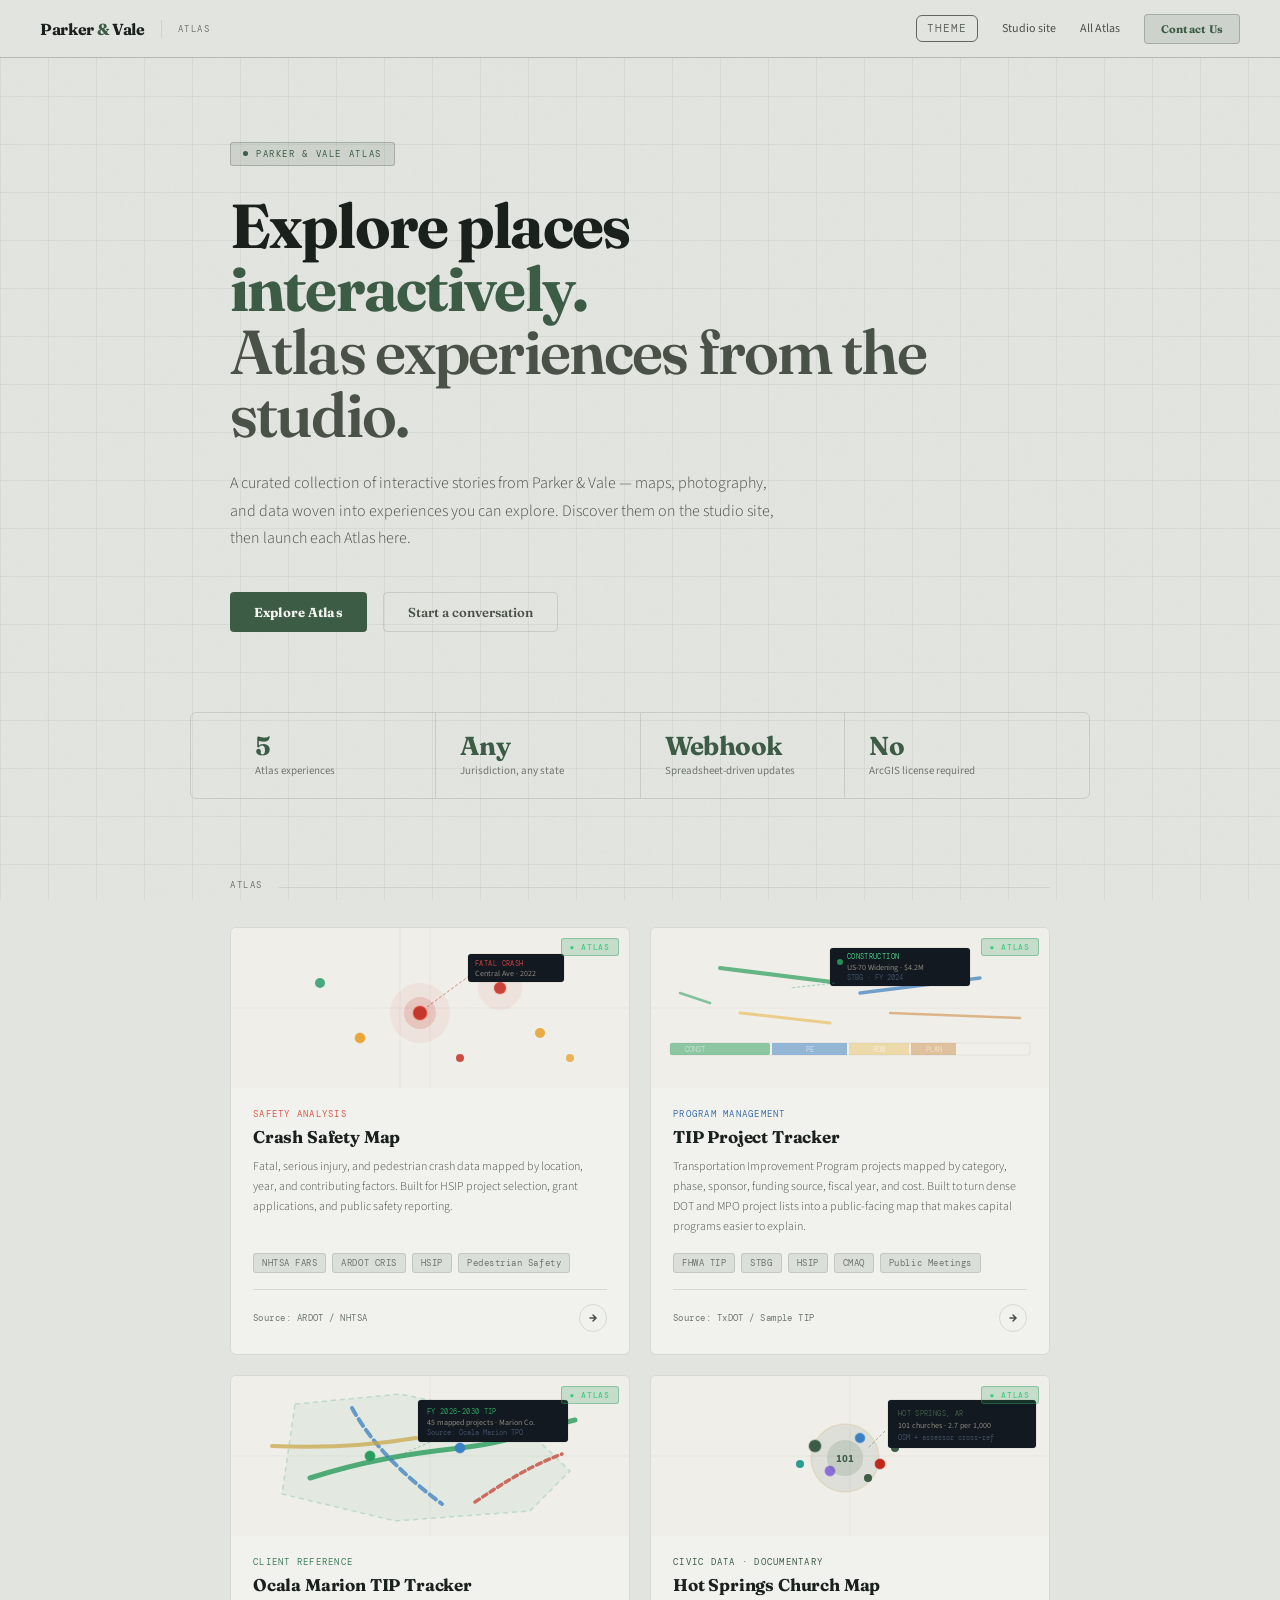
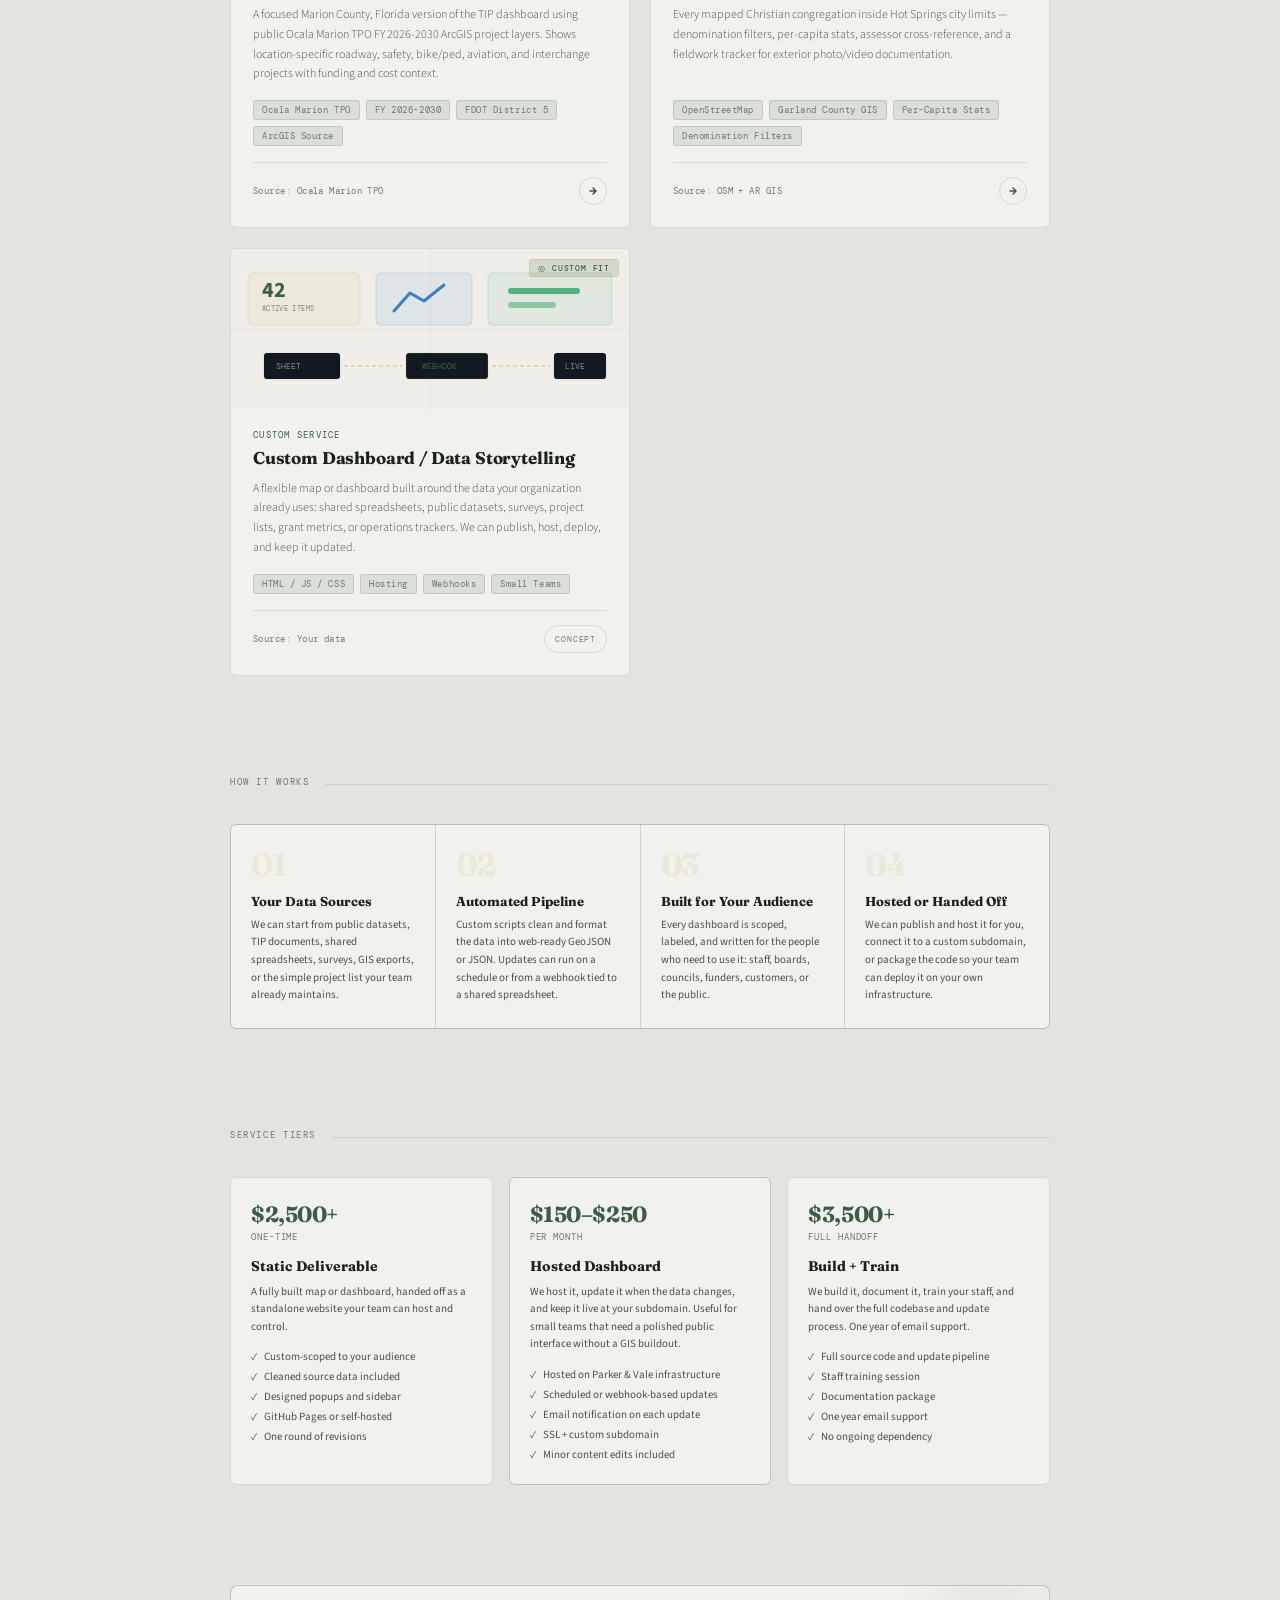
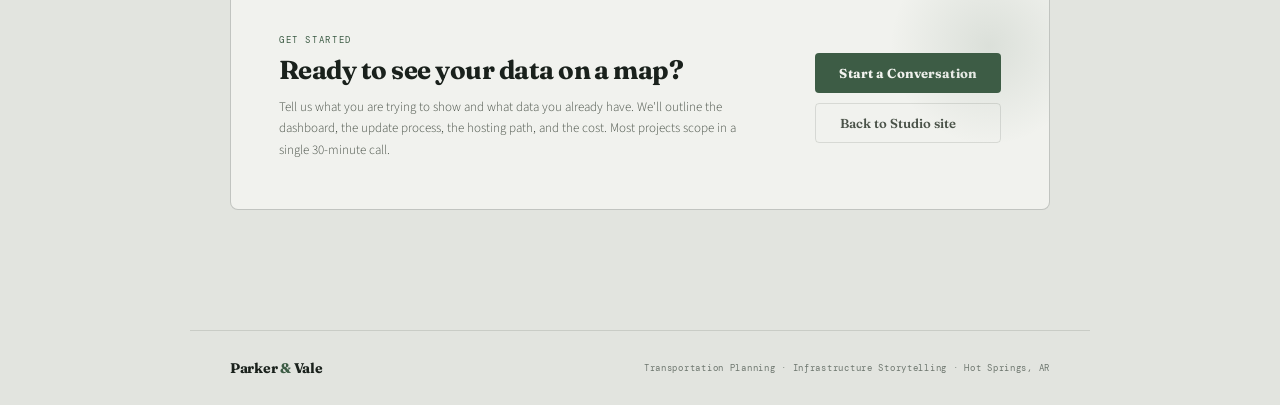
==== commit 52f131c2: "Rebrand Live Maps hub as Parker & Vale Atlas. Rename demo framing to Atlas and point discovery back " ====
--- a/index.html
+++ b/index.html
@@ -4,7 +4,7 @@
   <meta charset="utf-8">
   <meta name="viewport" content="width=device-width, initial-scale=1.0">
   <meta name="description" content="Custom interactive HTML maps and dashboards built, hosted, and maintained by Parker & Vale for nonprofits, local governments, regional agencies, and small businesses.">
-  <title>Live Maps — Parker & Vale</title>
+  <title>Atlas — Parker & Vale</title>
 
   <link rel="preconnect" href="https://fonts.googleapis.com">
   <link rel="preconnect" href="https://fonts.gstatic.com" crossorigin>
@@ -769,29 +769,29 @@
   <nav>
     <a href="https://parkerandvale.com" class="nav-brand">Parker <span>&</span> Vale</a>
     <div class="nav-sep"></div>
-    <div class="nav-section">Live Maps</div>
+    <div class="nav-section">Atlas</div>
     <div class="nav-right">
       <button type="button" class="theme-toggle" id="theme-toggle" aria-label="Toggle dark mode">Theme</button>
-      <a href="https://parkerandvale.com" class="nav-link">Main Site</a>
-      <a href="https://parkerandvale.com/services" class="nav-link">Services</a>
-      <a href="mailto:info@parkerandvale.com" class="nav-cta">Contact Us</a>
+      <a href="https://parkerandvale.com" class="nav-link">Studio site</a>
+      <a href="https://parkerandvale.com/atlas" class="nav-link">All Atlas</a>
+      <a href="mailto:hello@parkerandvale.com" class="nav-cta">Contact Us</a>
     </div>
   </nav>
 
   <!-- Hero -->
   <div class="hero">
-    <div class="hero-eyebrow">Custom Interactive Dashboards</div>
+    <div class="hero-eyebrow">Parker &amp; Vale Atlas</div>
     <h1>
-      Planning data,<br>
-      <em>built to be seen.</em>
-      <span class="line2">Not buried in a PDF.</span>
+      Explore places<br>
+      <em>interactively.</em>
+      <span class="line2">Atlas experiences from the studio.</span>
     </h1>
     <p class="hero-body">
-      Parker & Vale creates, publishes, hosts, and maintains custom HTML maps and dashboards for nonprofits, local governments, regional agencies, and small businesses. We turn spreadsheets, public datasets, and planning documents into fast, shareable tools that are easier to understand than a static PDF or GIS export.
+      A curated collection of interactive stories from Parker &amp; Vale — maps, photography, and data woven into experiences you can explore. Discover them on the studio site, then launch each Atlas here.
     </p>
     <div class="hero-actions">
-      <a href="#demos" class="btn-primary">Explore the Concepts</a>
-      <a href="mailto:info@parkerandvale.com?subject=Custom Map Inquiry" class="btn-ghost">Request a Custom Map</a>
+      <a href="#atlas" class="btn-primary">Explore Atlas</a>
+      <a href="mailto:hello@parkerandvale.com?subject=Custom Map Inquiry" class="btn-ghost">Start a conversation</a>
     </div>
   </div>
 
@@ -799,7 +799,7 @@
   <div class="stats-bar reveal">
     <div class="stat-item">
       <div class="stat-val">5</div>
-      <div class="stat-lbl">Featured dashboard concepts</div>
+      <div class="stat-lbl">Atlas experiences</div>
     </div>
     <div class="stat-item">
       <div class="stat-val">Any</div>
@@ -815,10 +815,10 @@
     </div>
   </div>
 
-  <!-- Live Maps -->
-  <section id="demos">
+  <!-- Atlas -->
+  <section id="atlas">
     <div class="section-header reveal">
-      <div class="section-label">Live Maps</div>
+      <div class="section-label">Atlas</div>
       <div class="section-rule"></div>
     </div>
 
@@ -854,7 +854,7 @@
             <text x="255" y="38" font-family="'DM Mono',monospace" font-size="7" fill="#C14040" letter-spacing="0.06em">FATAL CRASH</text>
             <text x="255" y="48" font-family="'Source Sans 3',sans-serif" font-size="8" fill="#8a867c">Central Ave · 2022</text>
           </svg>
-          <div class="card-status status-live">● Live Map</div>
+          <div class="card-status status-live">● Atlas</div>
         </div>
         <div class="card-body">
           <div class="card-type">Safety Analysis</div>
@@ -907,7 +907,7 @@
             <text x="207" y="52" font-family="'DM Mono',monospace" font-size="7" fill="#3D4F63">STBG · FY 2024</text>
             <line x1="195" y1="55" x2="150" y2="60" stroke="rgba(42,157,92,0.4)" stroke-width="1" stroke-dasharray="3,2"/>
           </svg>
-          <div class="card-status status-live">● Live Map</div>
+          <div class="card-status status-live">● Atlas</div>
         </div>
         <div class="card-body">
           <div class="card-type">Program Management</div>
@@ -956,7 +956,7 @@
             <text x="207" y="59" font-family="'DM Mono',monospace" font-size="7" fill="#3D4F63">Source: Ocala Marion TPO</text>
             <line x1="210" y1="66" x2="178" y2="80" stroke="rgba(42,157,92,0.4)" stroke-width="1" stroke-dasharray="3,2"/>
           </svg>
-          <div class="card-status status-live">● Live Map</div>
+          <div class="card-status status-live">● Atlas</div>
         </div>
         <div class="card-body">
           <div class="card-type">Client Reference</div>
@@ -1005,7 +1005,7 @@
             <text x="258" y="64" font-family="'DM Mono',monospace" font-size="7" fill="#3D4F63">OSM + assessor cross-ref</text>
             <line x1="245" y1="55" x2="228" y2="72" stroke="rgba(61,92,69,0.4)" stroke-width="1" stroke-dasharray="3,2"/>
           </svg>
-          <div class="card-status status-live">● Live Map</div>
+          <div class="card-status status-live">● Atlas</div>
         </div>
         <div class="card-body">
           <div class="card-type">Civic Data · Documentary</div>
@@ -1166,8 +1166,8 @@
         </div>
       </div>
       <div class="cta-actions">
-        <a href="mailto:info@parkerandvale.com?subject=Map Project Inquiry" class="btn-primary">Start a Conversation</a>
-        <a href="https://parkerandvale.com" class="btn-ghost">Back to Main Site</a>
+        <a href="mailto:hello@parkerandvale.com?subject=Map Project Inquiry" class="btn-primary">Start a Conversation</a>
+        <a href="https://parkerandvale.com" class="btn-ghost">Back to Studio site</a>
       </div>
     </div>
   </div>
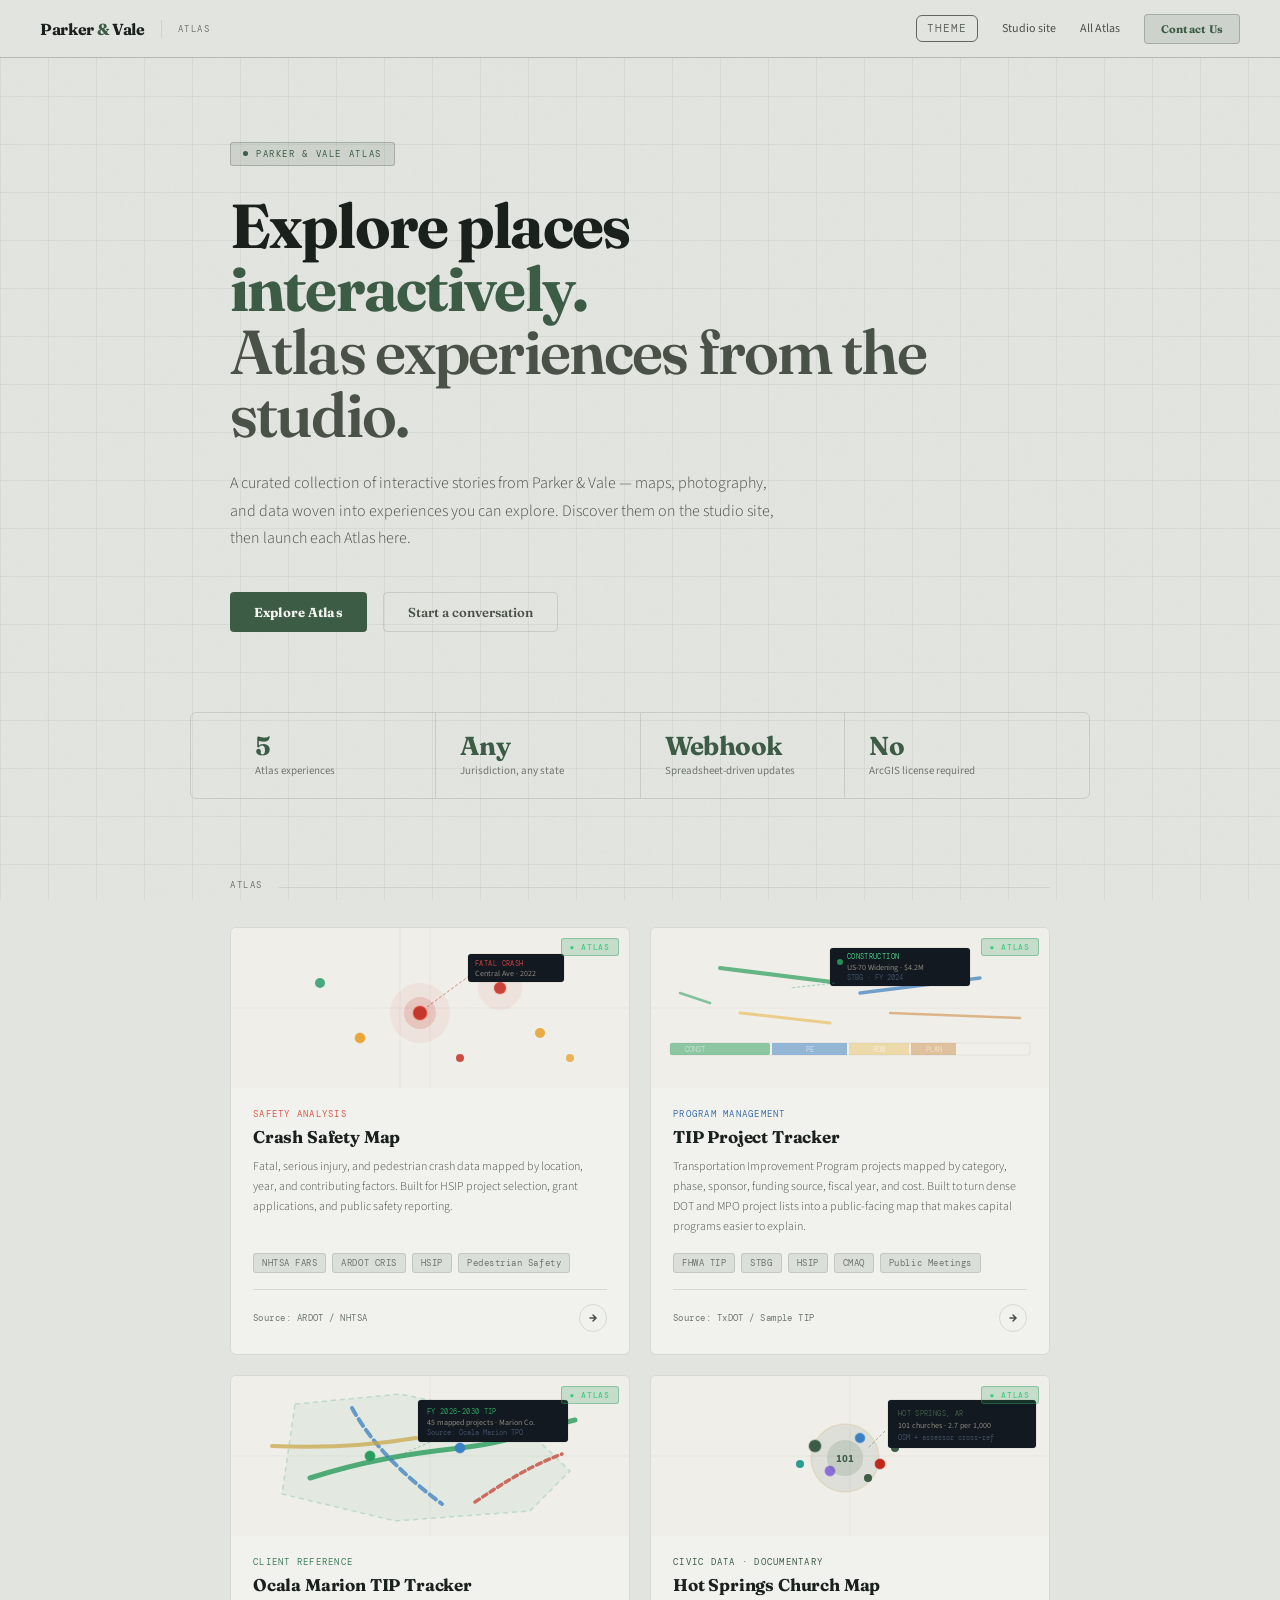
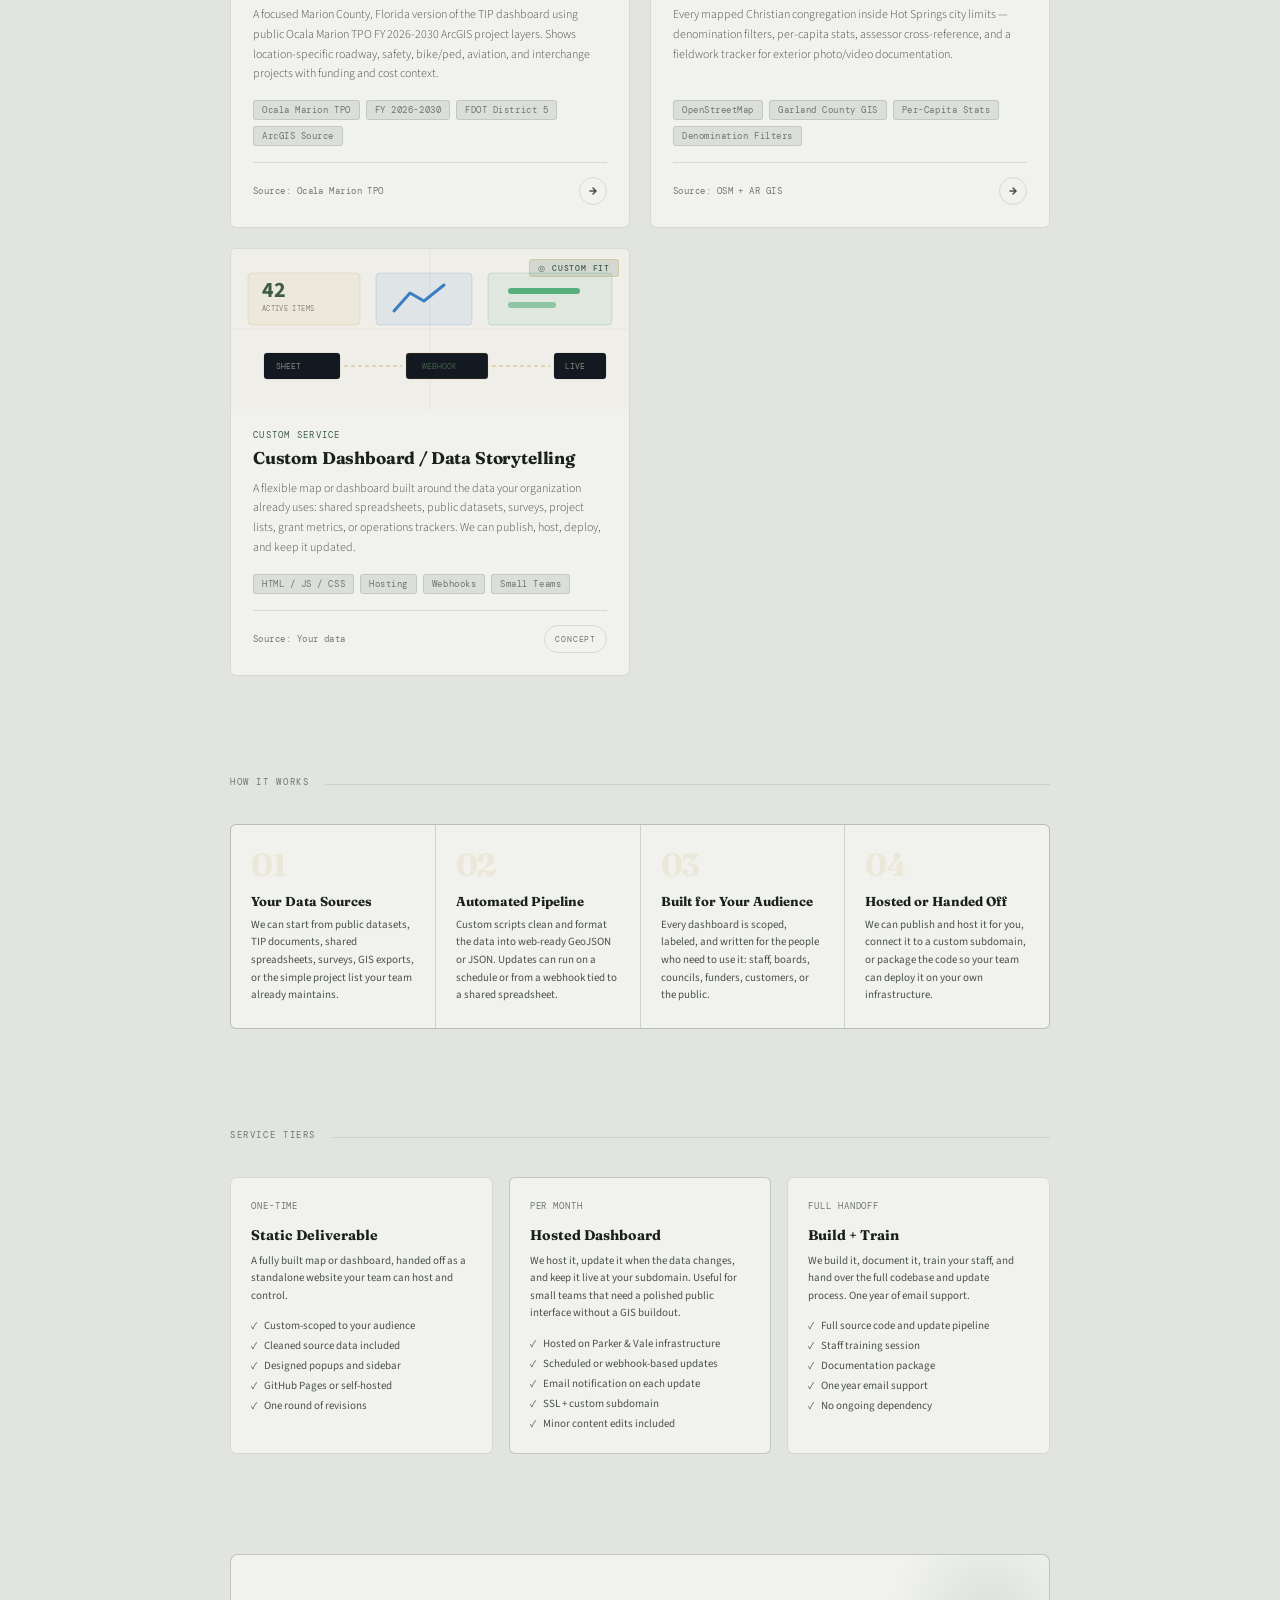
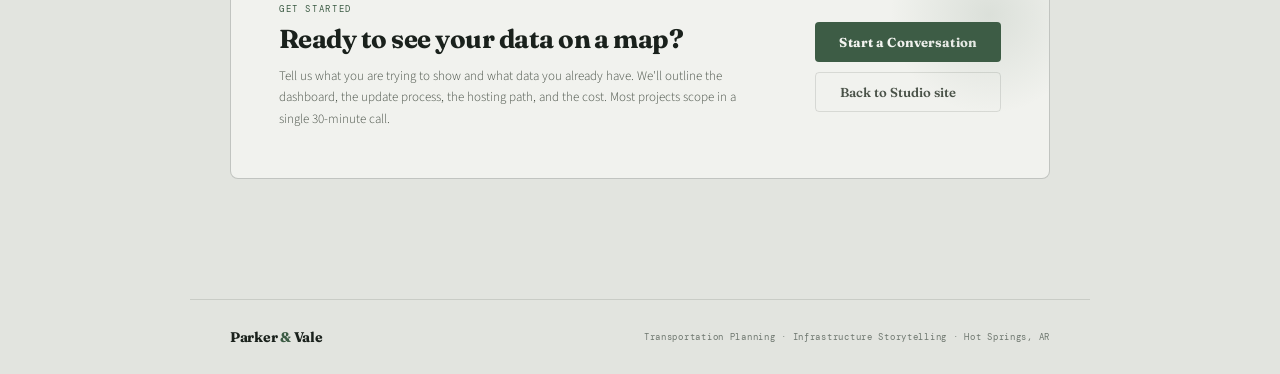
==== commit b918a4a4: "Remove demo badges from map topbars and service tier prices from the hub. Co-authored-by: Cursor <cu" ====
--- a/index.html
+++ b/index.html
@@ -578,15 +578,6 @@
       border: 1px solid var(--rule);
       border-radius: 6px;
       padding: 22px 20px;
-    }
-
-    .service-price {
-      font-family: var(--fw);
-      font-size: 22px;
-      font-weight: 700;
-      color: var(--gold);
-      letter-spacing: -0.02em;
-      margin-bottom: 3px;
     }
 
     .service-period {
@@ -1114,7 +1105,6 @@
     </div>
     <div class="service-grid reveal">
       <div class="service-card">
-        <div class="service-price">$2,500+</div>
         <div class="service-period">One-time</div>
         <div class="service-name">Static Deliverable</div>
         <div class="service-desc">A fully built map or dashboard, handed off as a standalone website your team can host and control.</div>
@@ -1127,7 +1117,6 @@
         </ul>
       </div>
       <div class="service-card" style="border-color:var(--gold-rule)">
-        <div class="service-price">$150–$250</div>
         <div class="service-period">Per month</div>
         <div class="service-name">Hosted Dashboard</div>
         <div class="service-desc">We host it, update it when the data changes, and keep it live at your subdomain. Useful for small teams that need a polished public interface without a GIS buildout.</div>
@@ -1140,7 +1129,6 @@
         </ul>
       </div>
       <div class="service-card">
-        <div class="service-price">$3,500+</div>
         <div class="service-period">Full handoff</div>
         <div class="service-name">Build + Train</div>
         <div class="service-desc">We build it, document it, train your staff, and hand over the full codebase and update process. One year of email support.</div>
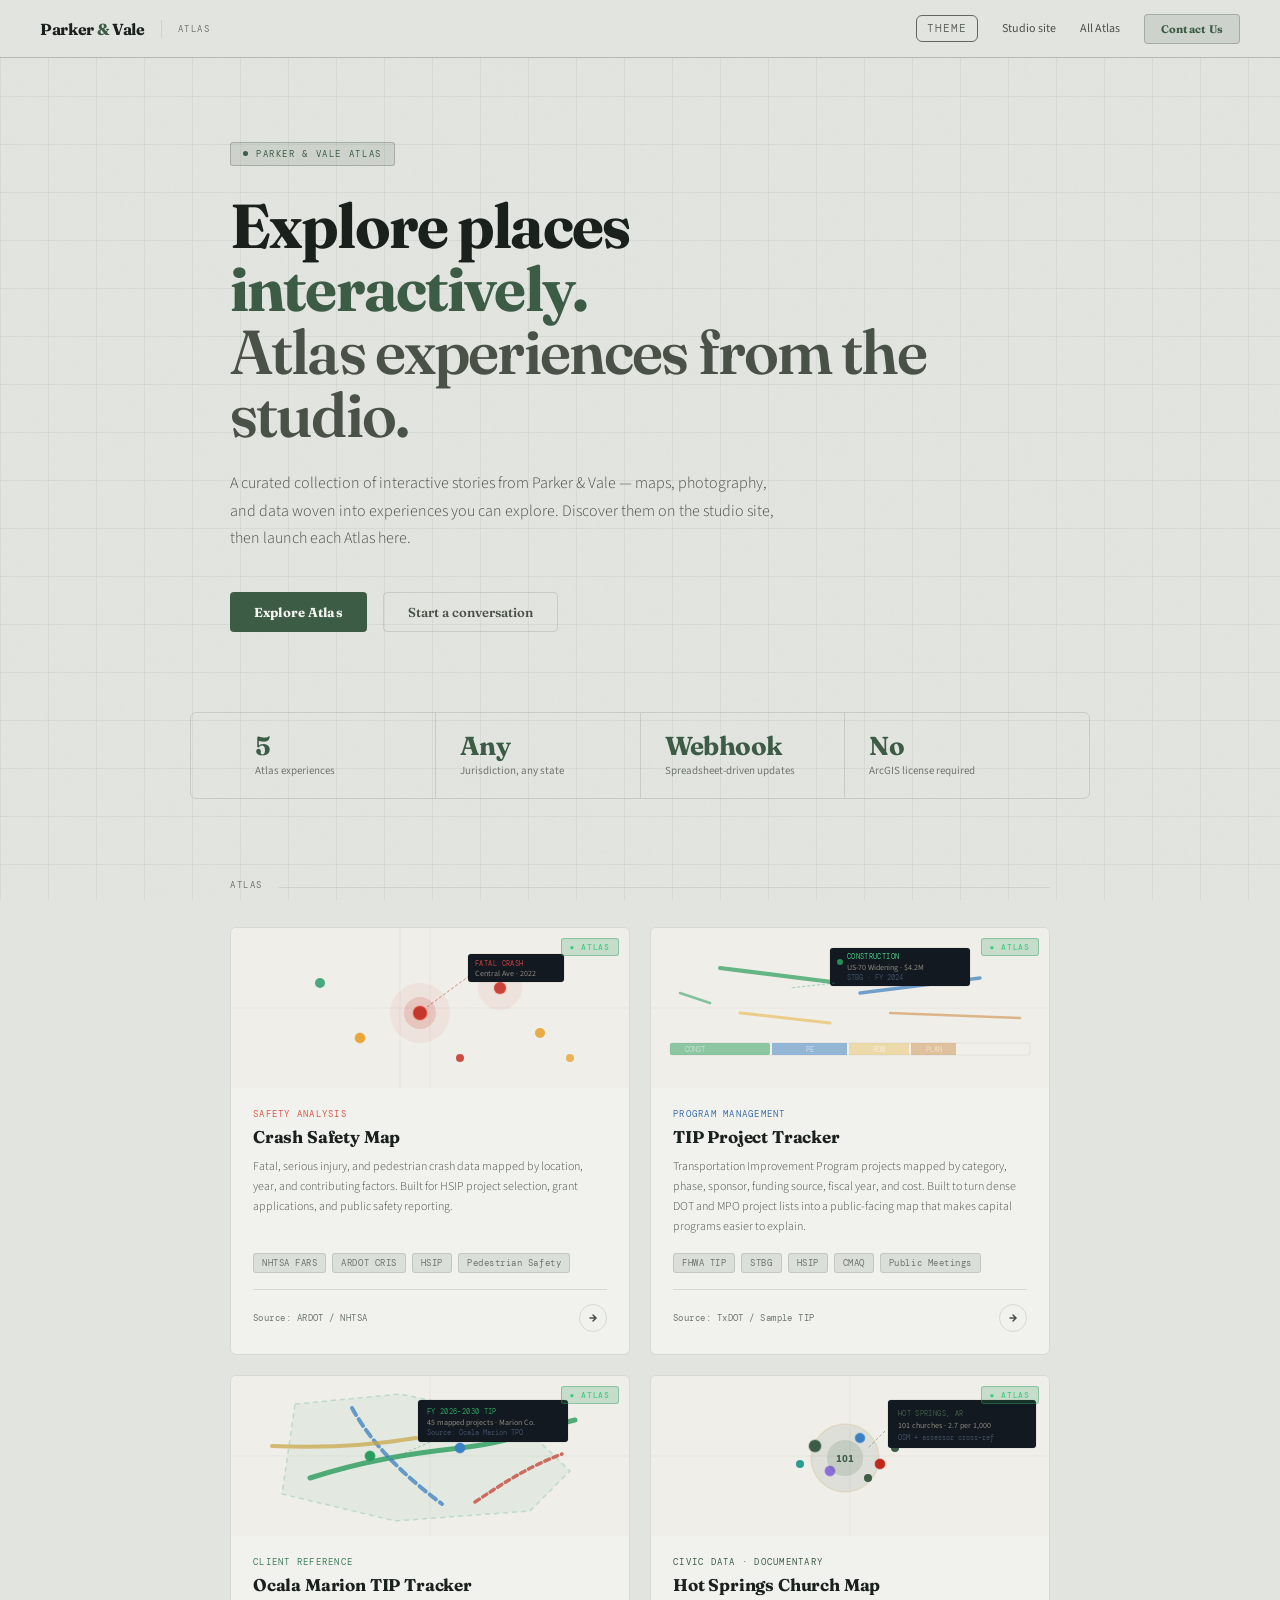
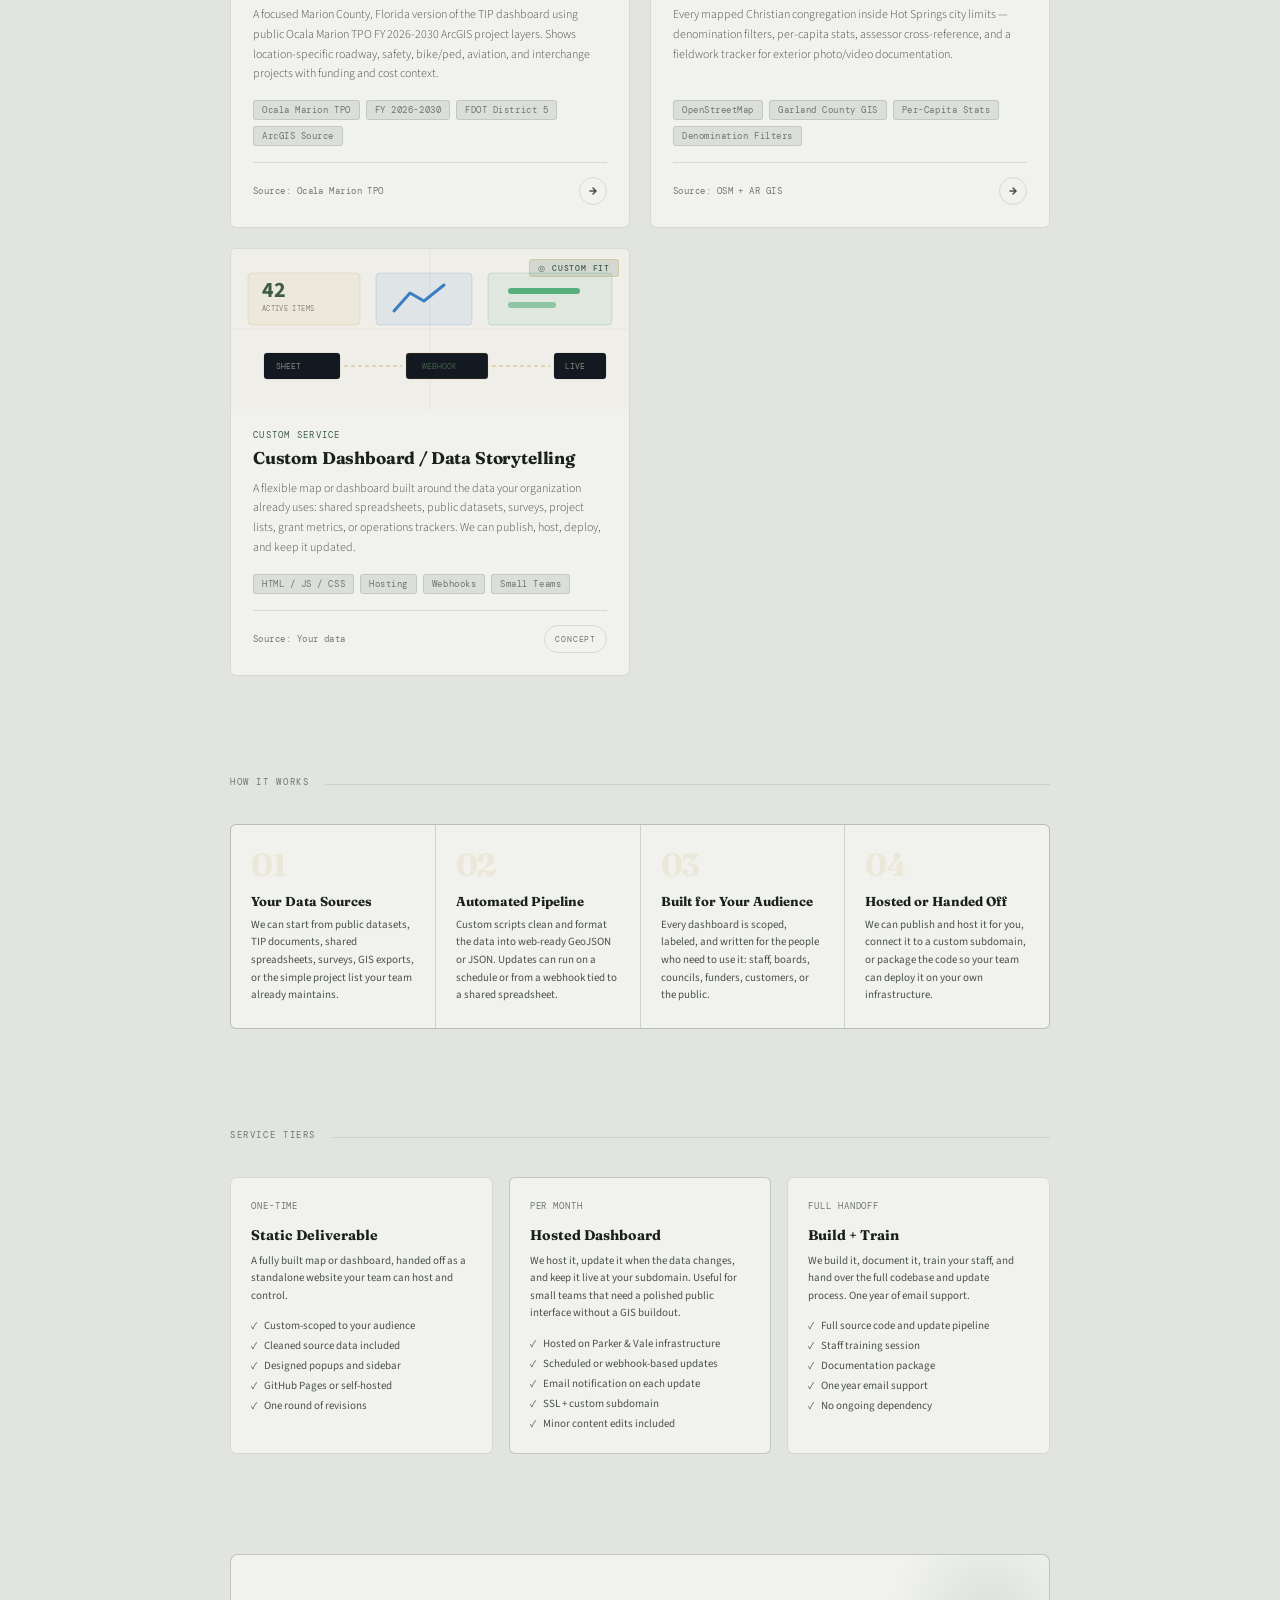
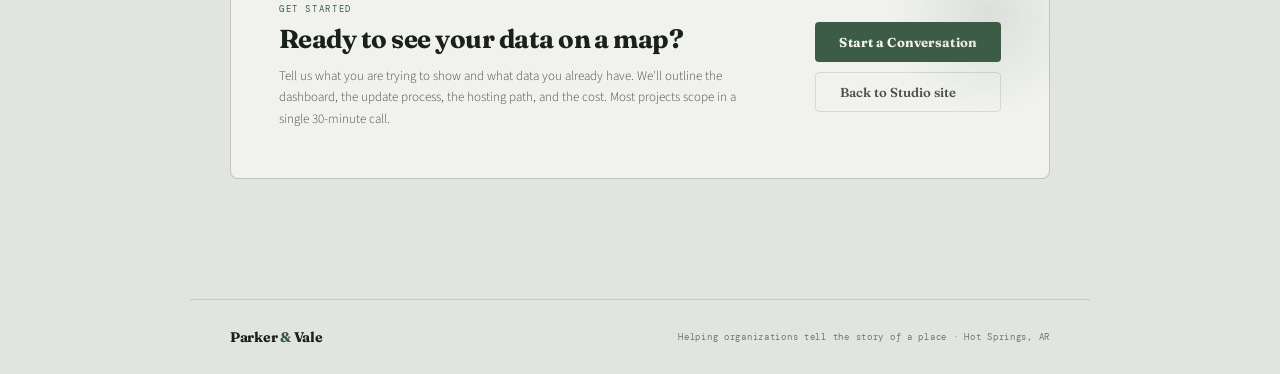
==== commit 69f26127: "Update hub footer tagline to match the main site theme. Co-authored-by: Cursor <cursoragent@cursor.c" ====
--- a/index.html
+++ b/index.html
@@ -1163,7 +1163,7 @@
   <!-- Footer -->
   <footer>
     <div class="footer-brand">Parker <span>&</span> Vale</div>
-    <div class="footer-note">Transportation Planning · Infrastructure Storytelling · Hot Springs, AR</div>
+    <div class="footer-note">Helping organizations tell the story of a place · Hot Springs, AR</div>
   </footer>
 
   <script src="shared/theme.js"></script>
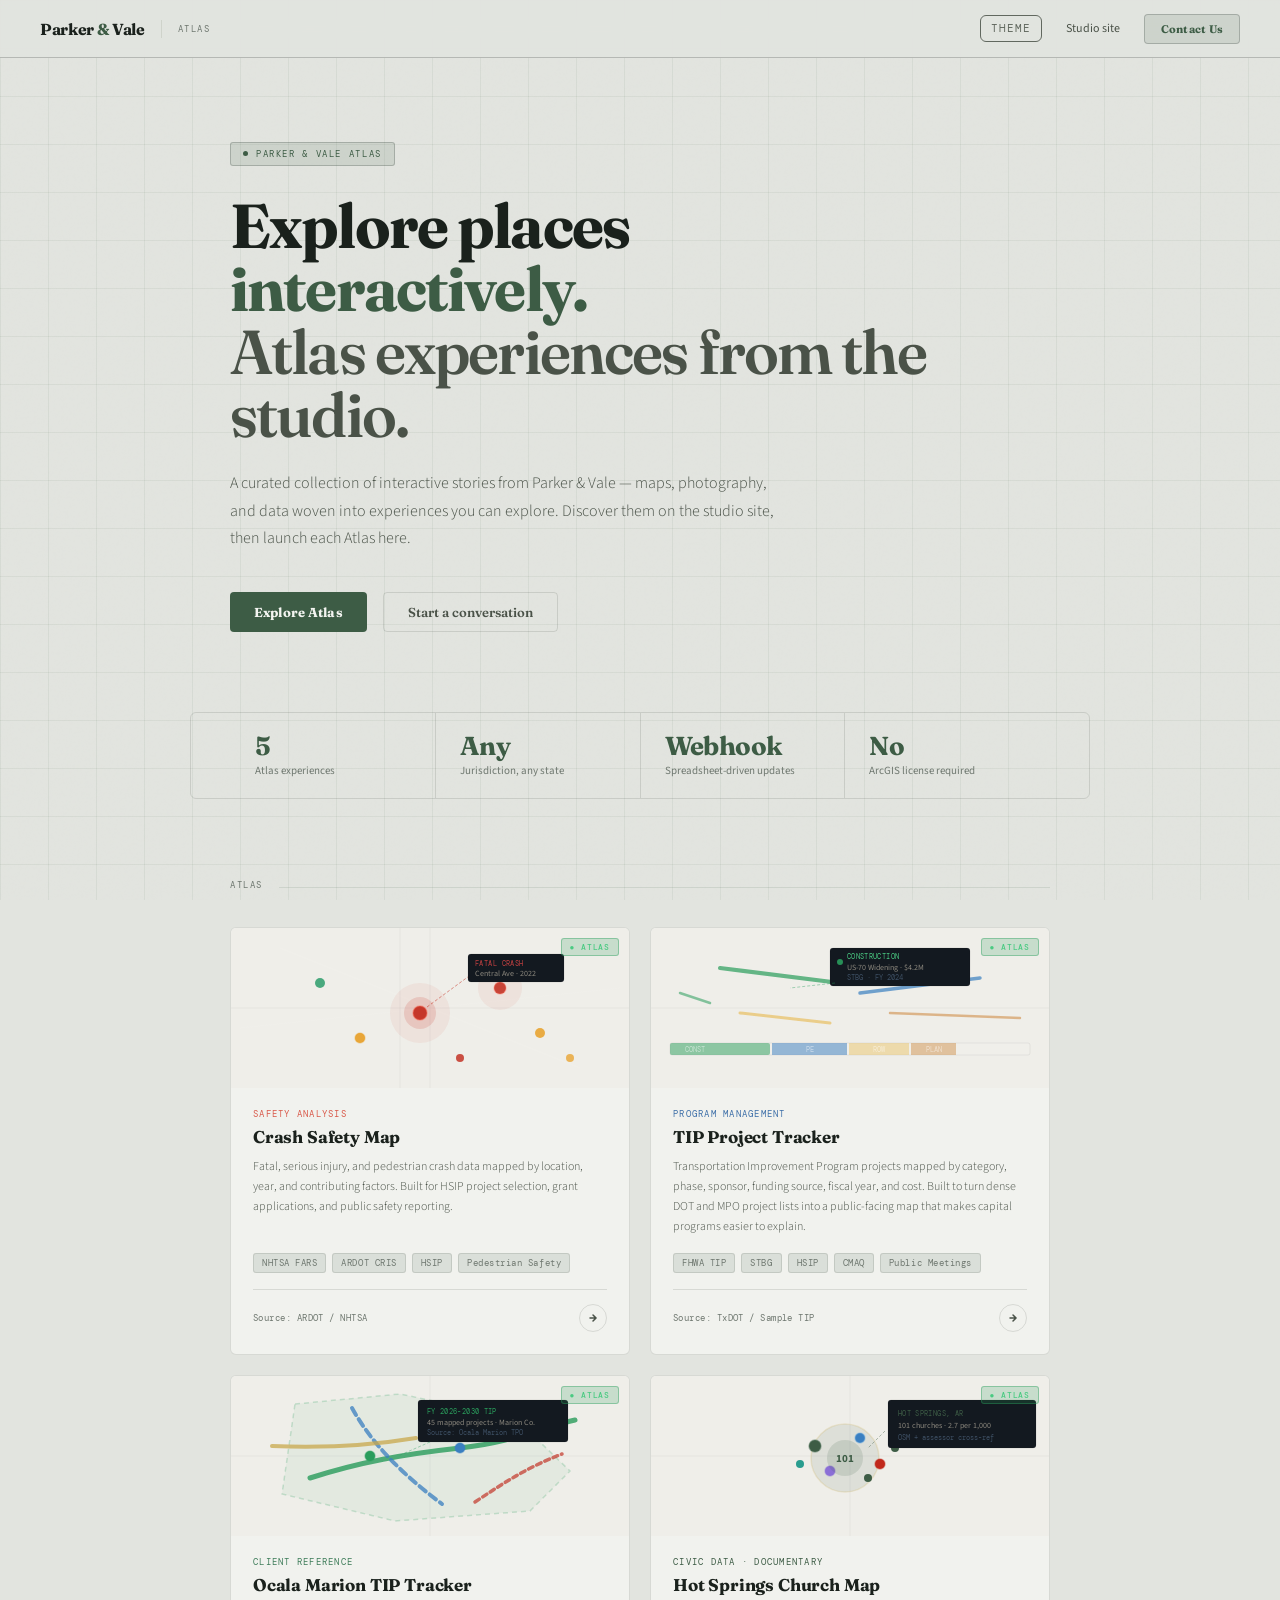
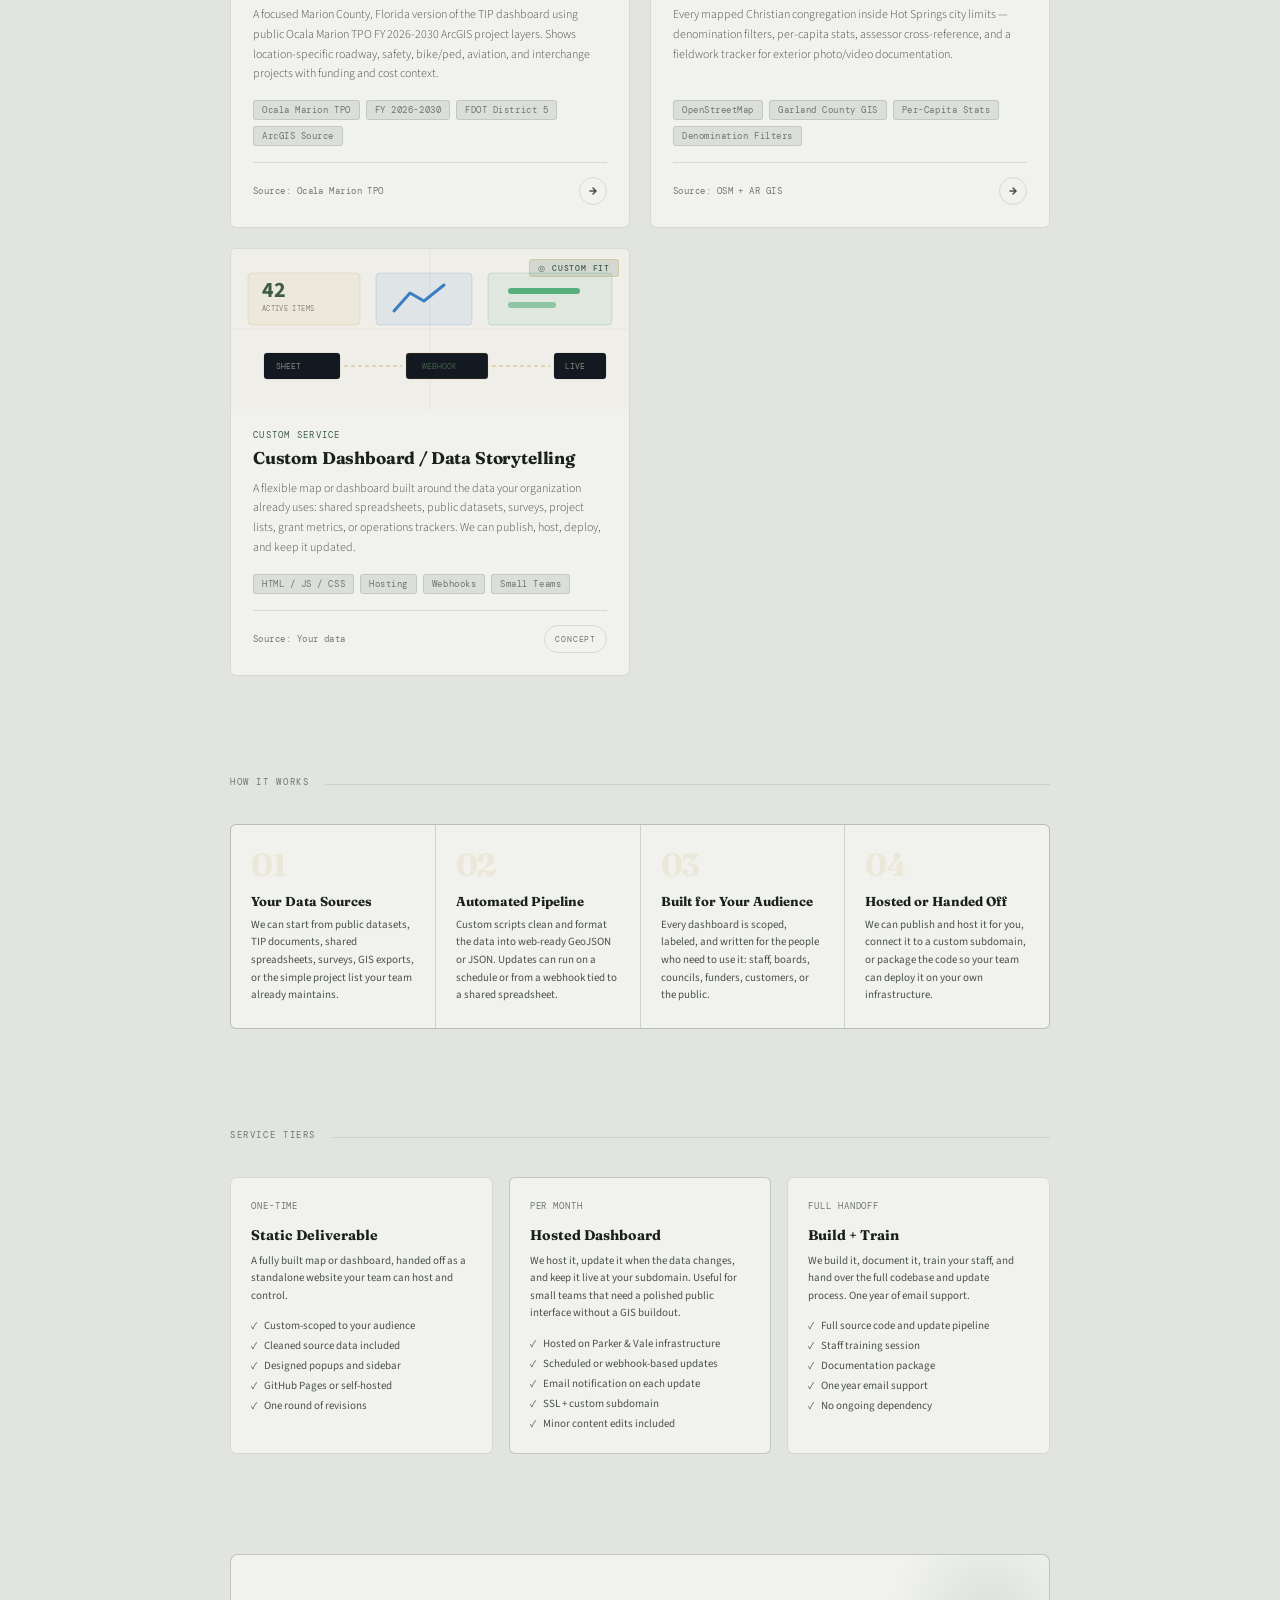
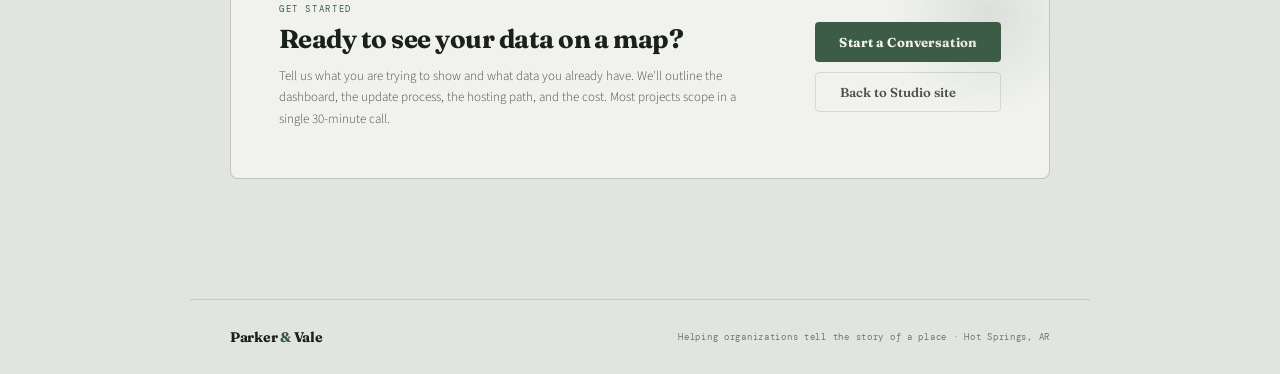
==== commit b1a73b15: "Remove redundant All Atlas nav link and move map zoom controls. Keep the hub header focused on this " ====
--- a/index.html
+++ b/index.html
@@ -764,7 +764,6 @@
     <div class="nav-right">
       <button type="button" class="theme-toggle" id="theme-toggle" aria-label="Toggle dark mode">Theme</button>
       <a href="https://parkerandvale.com" class="nav-link">Studio site</a>
-      <a href="https://parkerandvale.com/atlas" class="nav-link">All Atlas</a>
       <a href="mailto:hello@parkerandvale.com" class="nav-cta">Contact Us</a>
     </div>
   </nav>
